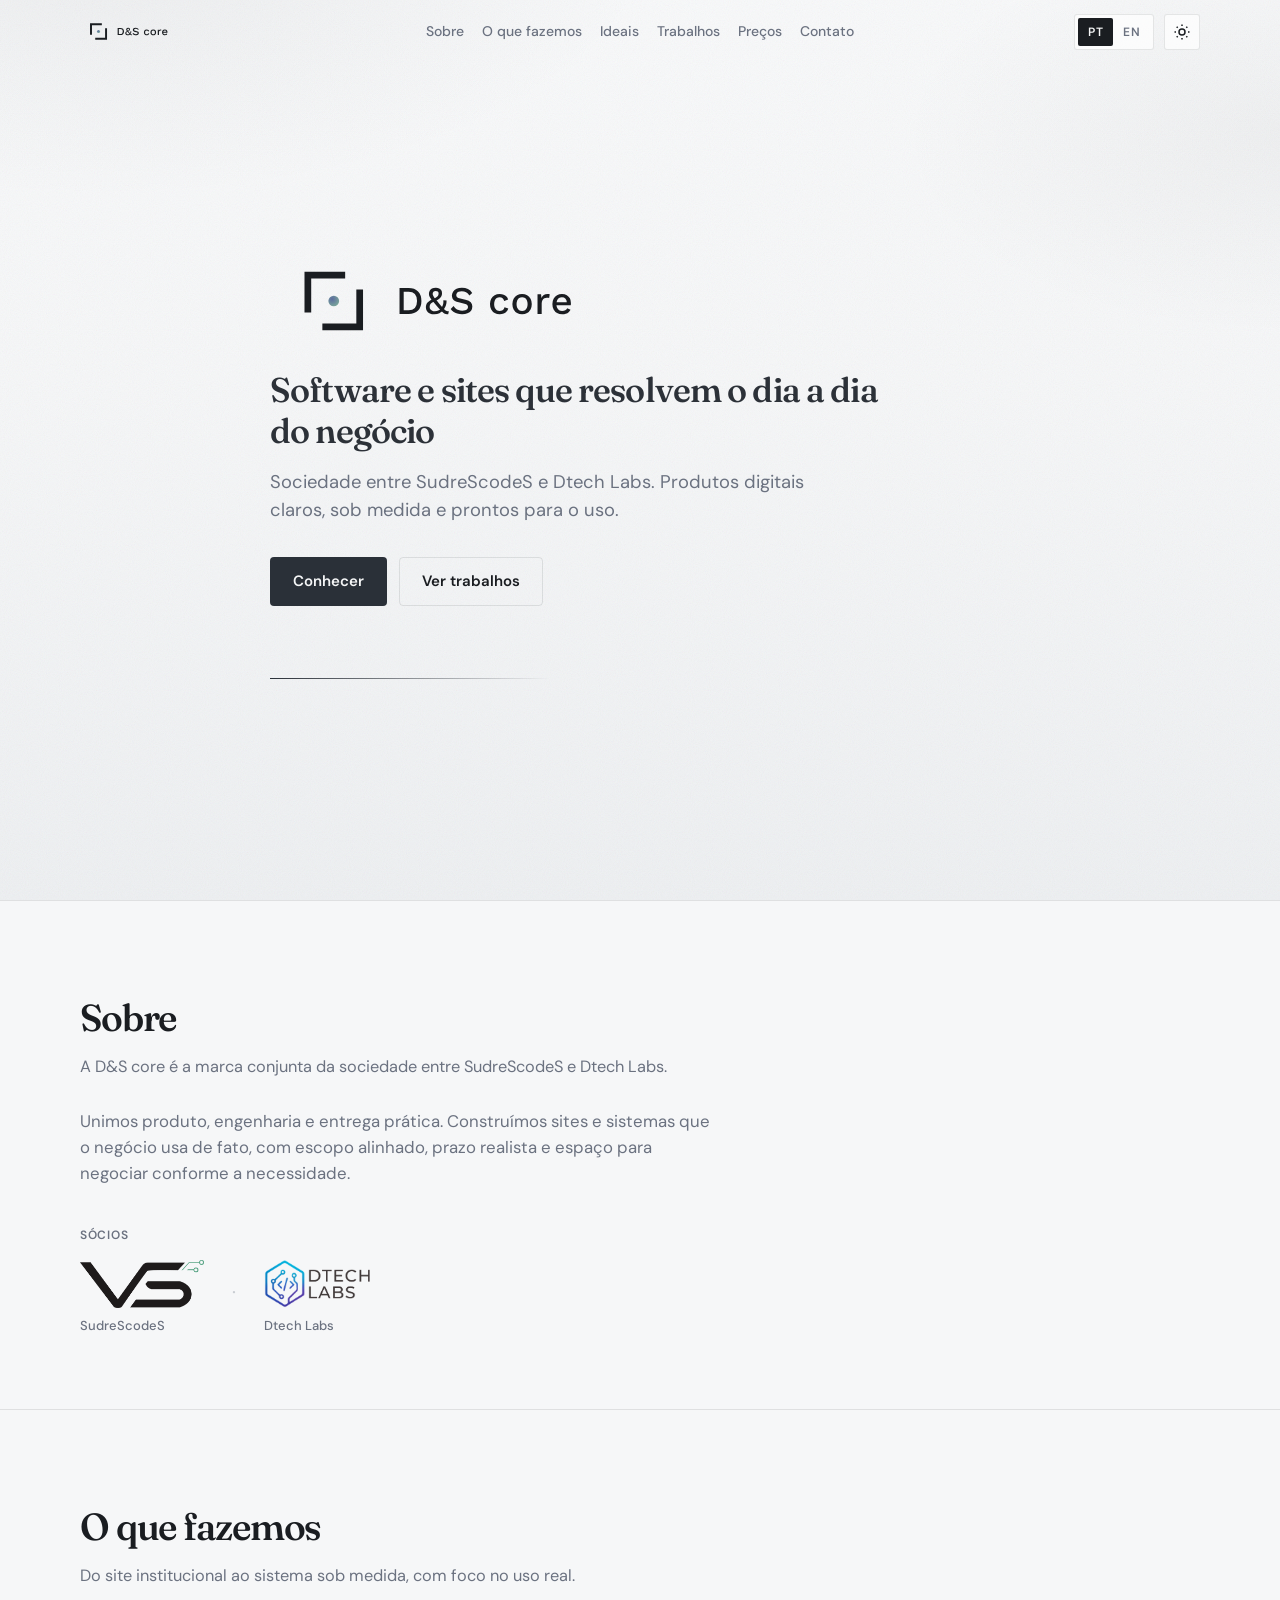
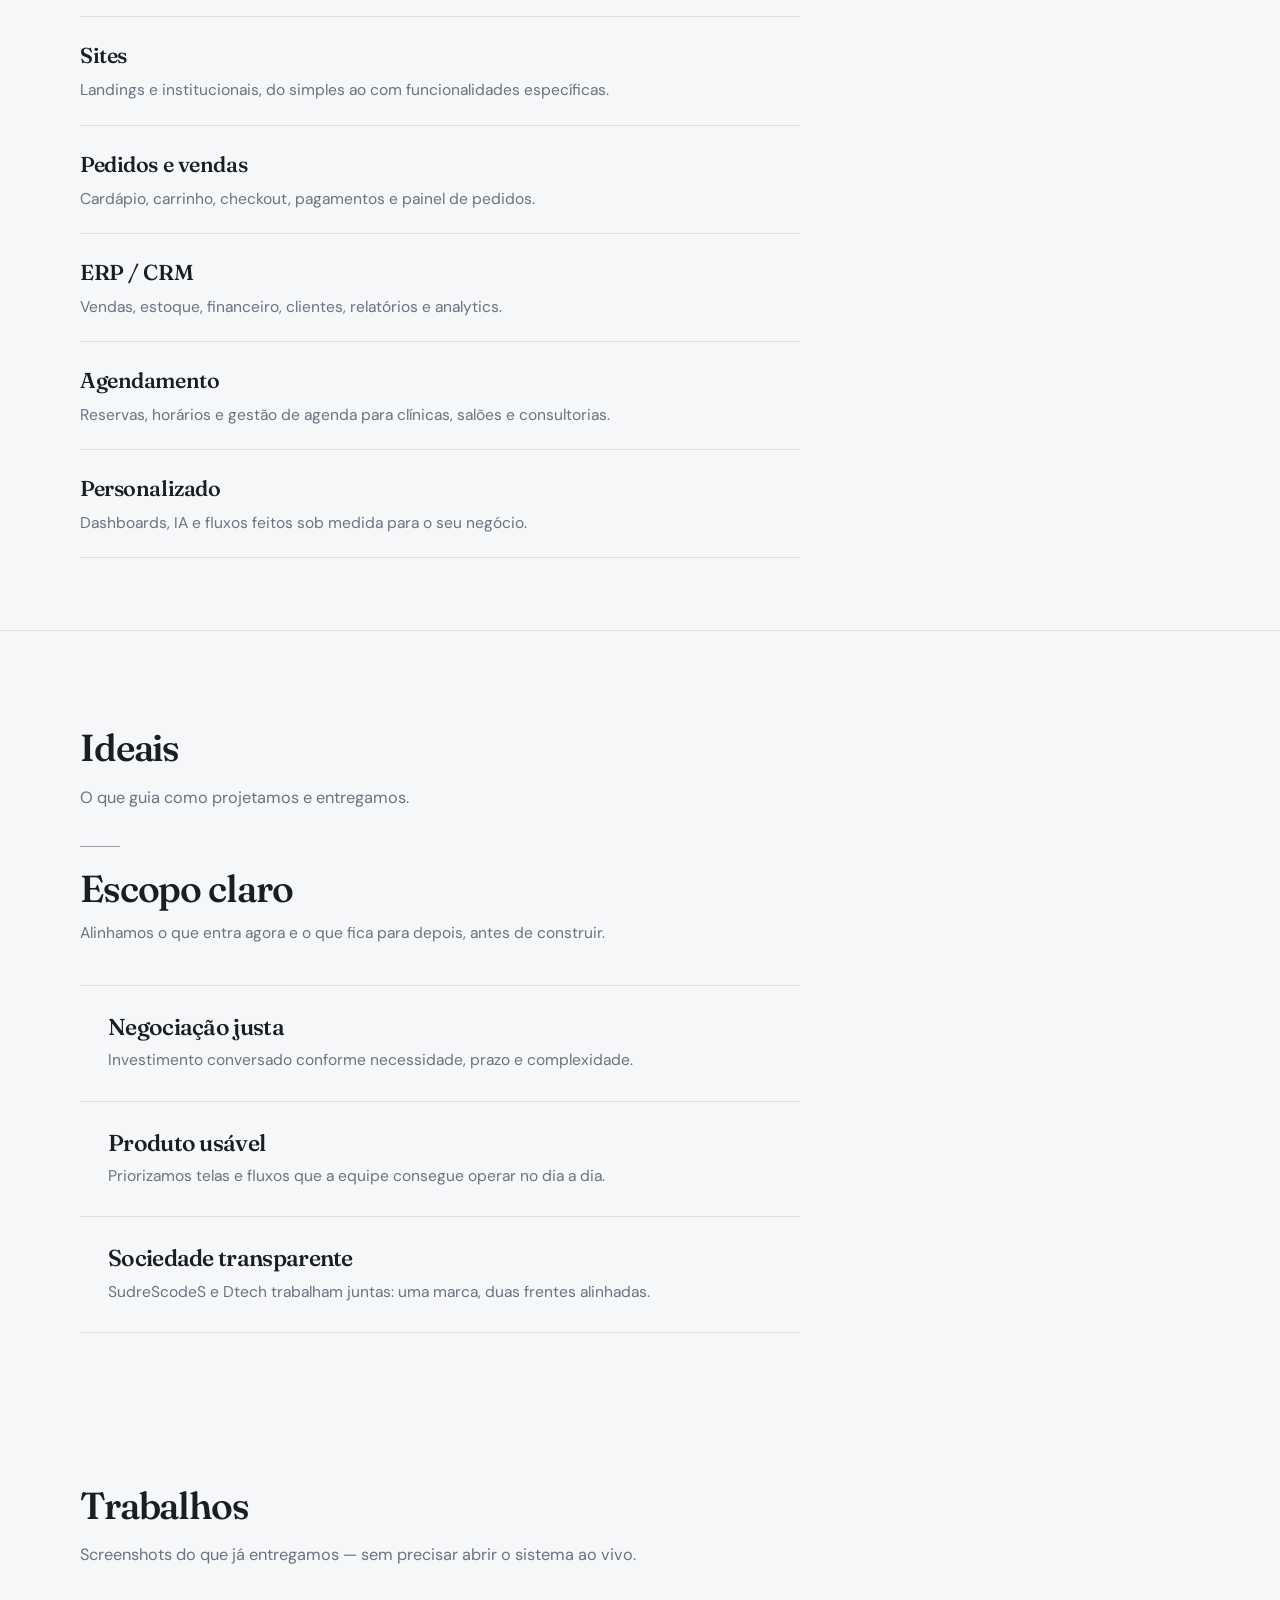
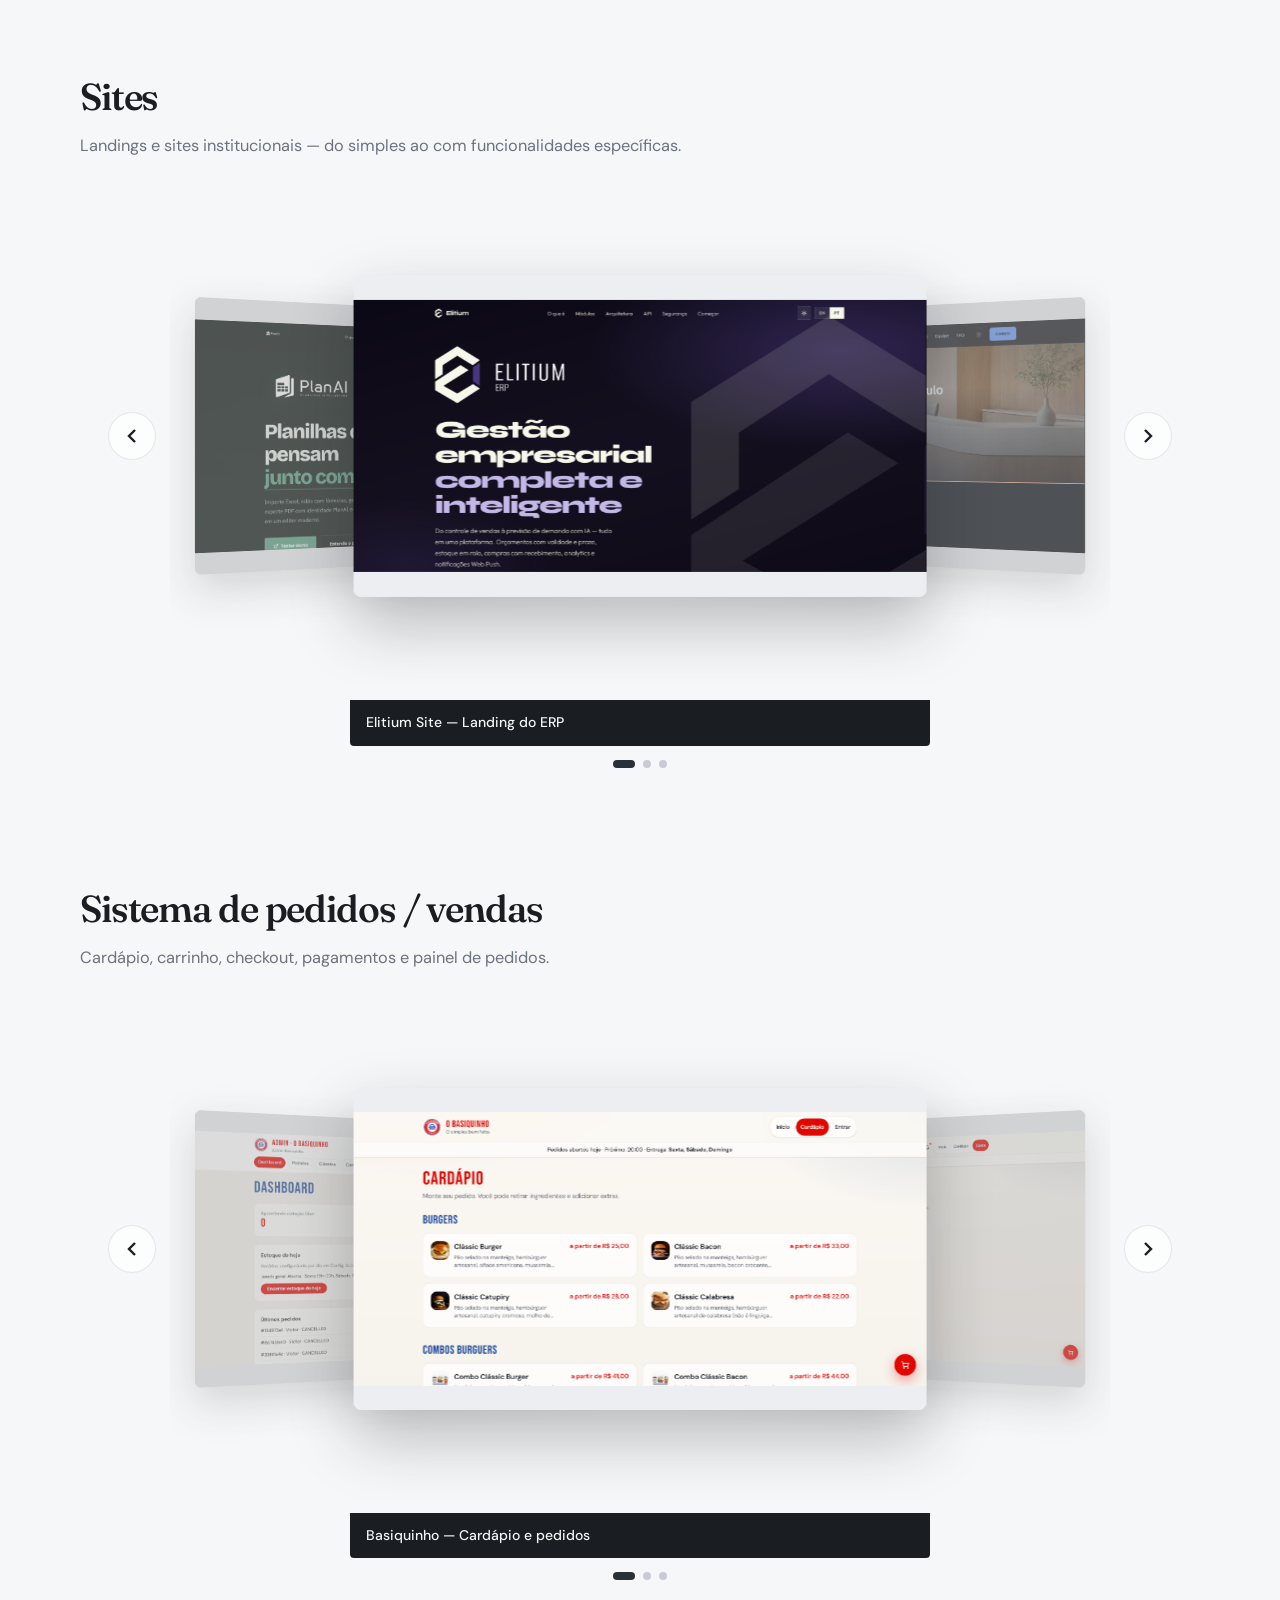
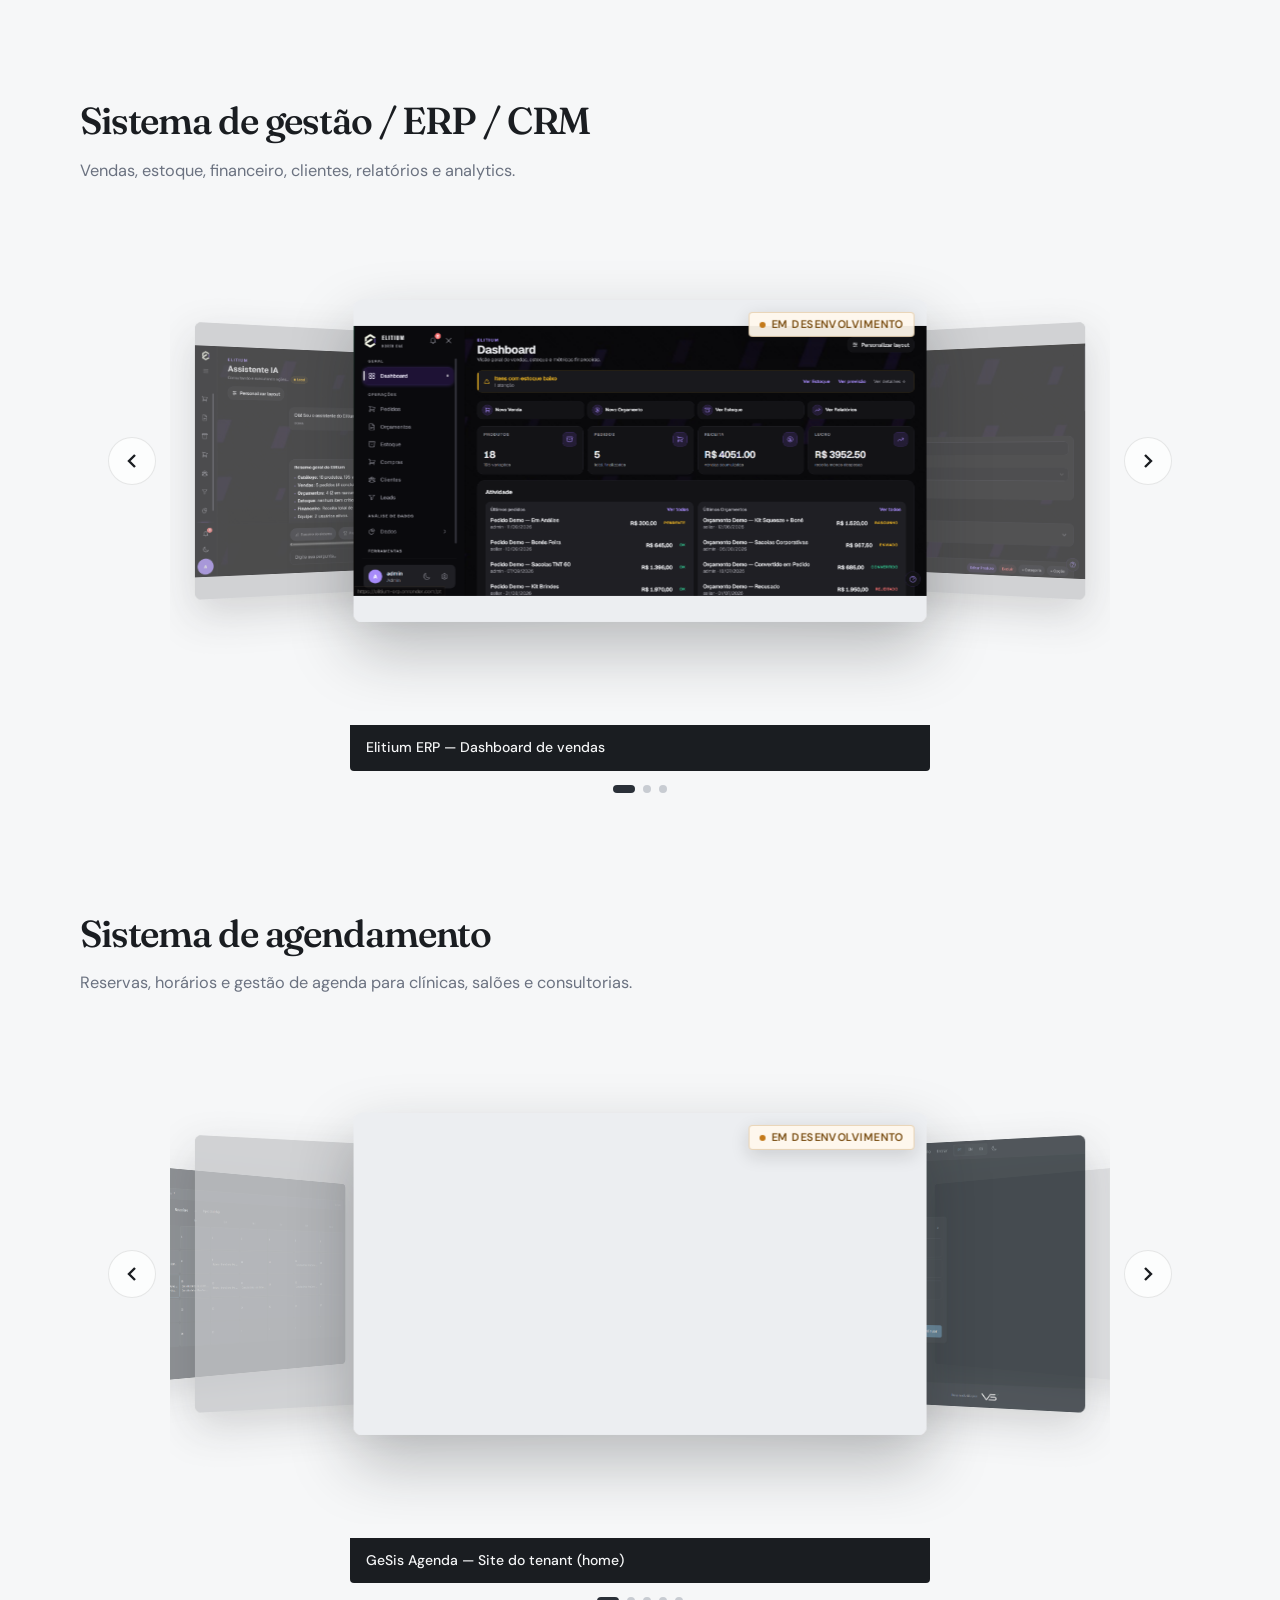
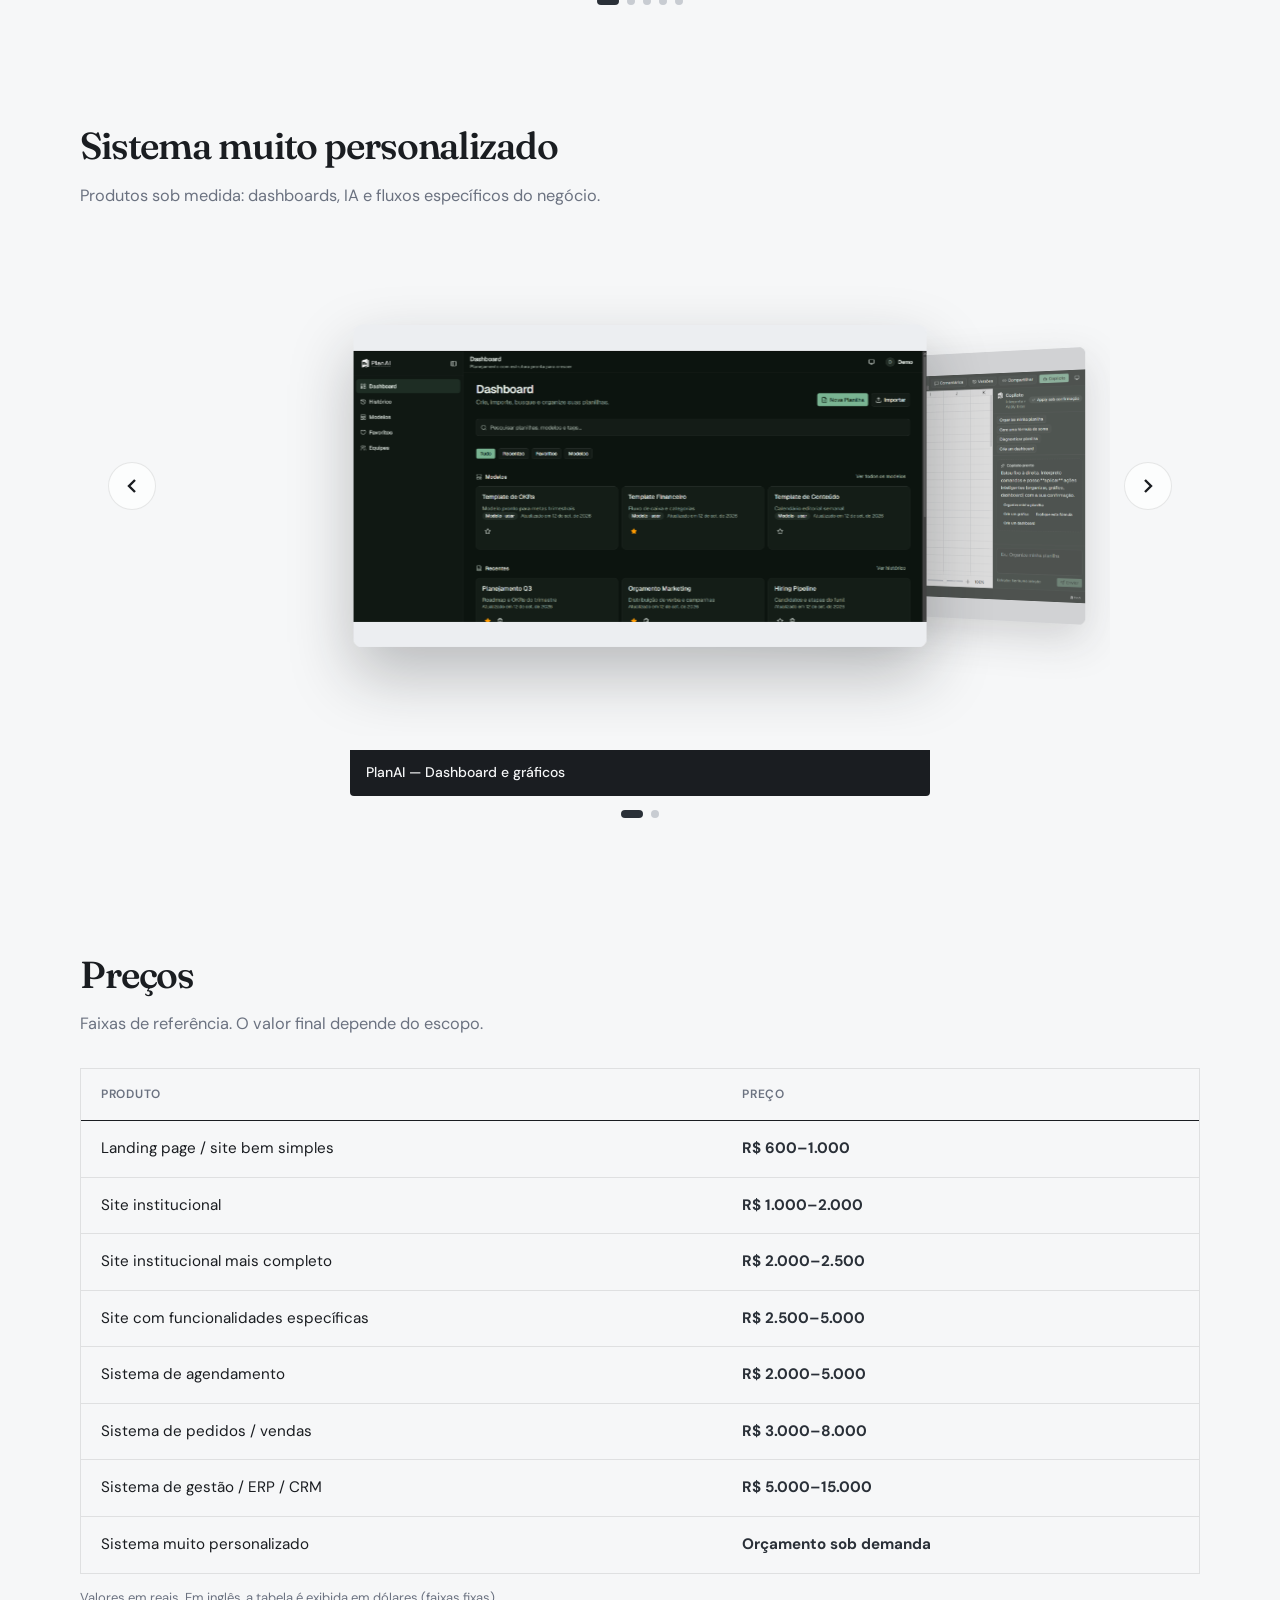
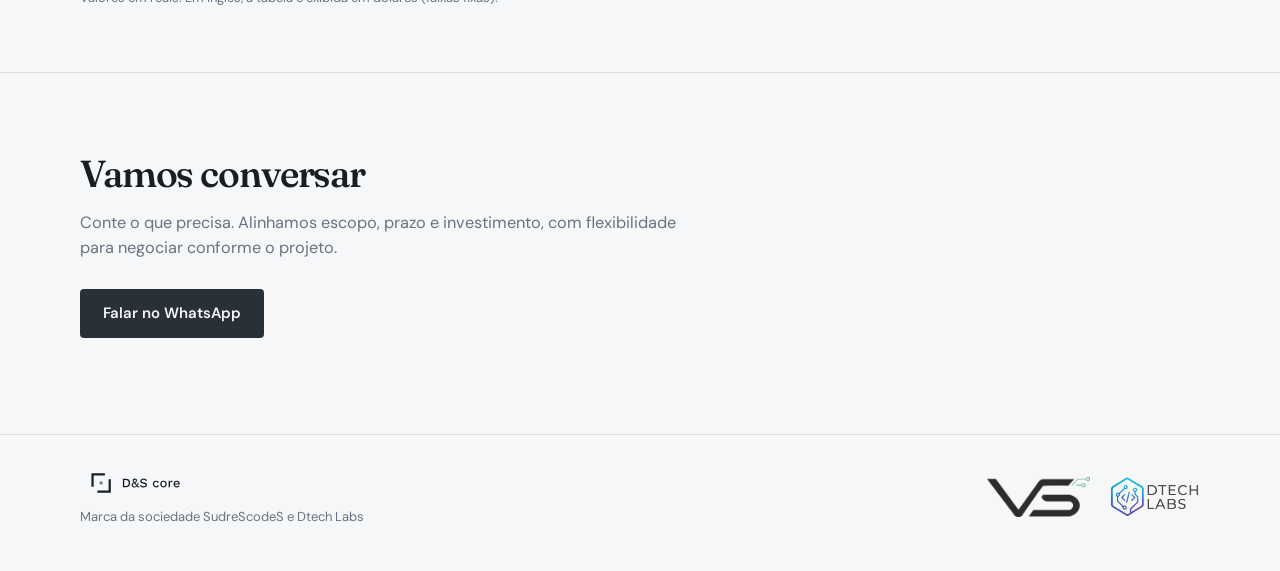
==== index.html @ cfbd1dd7 "Arrumando navbar de trabalhos no celular" ====
<!DOCTYPE html>
<html lang="pt-BR">

<head>
  <meta charset="UTF-8" />
  <meta name="viewport" content="width=device-width, initial-scale=1.0" />
  <title>D&amp;S core | Sites e sistemas para o seu negócio</title>
  <meta
    name="description"
    content="D&amp;S core: sites, sistemas de pedidos, ERP/CRM, agendamento e software sob medida. Sociedade entre SudreScodeS e Dtech Labs. PT/EN."
  />
  <meta
    name="keywords"
    content="D&amp;S core, desenvolvimento de sites, sistemas web, ERP, CRM, agendamento, software sob medida, SudreScodeS, Dtech Labs, Brasil"
  />
  <meta name="author" content="D&amp;S core" />
  <meta name="robots" content="index, follow, max-image-preview:large, max-snippet:-1, max-video-preview:-1" />
  <meta name="googlebot" content="index, follow" />
  <meta name="theme-color" content="#1a1d21" />
  <link rel="canonical" href="https://zdtecnologia.com.br/" />
  <link rel="alternate" hreflang="pt-BR" href="https://zdtecnologia.com.br/" />
  <link rel="alternate" hreflang="en" href="https://zdtecnologia.com.br/" />
  <link rel="alternate" hreflang="x-default" href="https://zdtecnologia.com.br/" />

  <!-- Open Graph -->
  <meta property="og:type" content="website" />
  <meta property="og:site_name" content="D&amp;S core" />
  <meta property="og:locale" content="pt_BR" />
  <meta property="og:locale:alternate" content="en_US" />
  <meta property="og:url" content="https://zdtecnologia.com.br/" />
  <meta property="og:title" content="D&amp;S core | Sites e sistemas para o seu negócio" />
  <meta
    property="og:description"
    content="Sites, sistemas de pedidos, ERP/CRM, agendamento e software sob medida. Sociedade entre SudreScodeS e Dtech Labs."
  />
  <meta property="og:image" content="https://zdtecnologia.com.br/assets/og-image.png" />
  <meta property="og:image:type" content="image/png" />
  <meta property="og:image:width" content="1280" />
  <meta property="og:image:height" content="720" />
  <meta property="og:image:alt" content="D&amp;S core, marca e posicionamento" />

  <!-- Twitter -->
  <meta name="twitter:card" content="summary_large_image" />
  <meta name="twitter:title" content="D&amp;S core | Sites e sistemas para o seu negócio" />
  <meta
    name="twitter:description"
    content="Sites, sistemas de pedidos, ERP/CRM, agendamento e software sob medida. Sociedade entre SudreScodeS e Dtech Labs."
  />
  <meta name="twitter:image" content="https://zdtecnologia.com.br/assets/og-image.png" />
  <meta name="twitter:image:alt" content="D&amp;S core, marca e posicionamento" />

  <link rel="icon" href="assets/favicon-32.png" type="image/png" sizes="32x32" />
  <link rel="icon" href="assets/LogoC-DS-icon.svg" type="image/svg+xml" />
  <link rel="apple-touch-icon" href="assets/LogoC-DS-icon.png" />

  <script type="application/ld+json">
  {
    "@context": "https://schema.org",
    "@graph": [
      {
        "@type": "Organization",
        "@id": "https://zdtecnologia.com.br/#organization",
        "name": "D&S core",
        "url": "https://zdtecnologia.com.br/",
        "logo": {
          "@type": "ImageObject",
          "url": "https://zdtecnologia.com.br/assets/LogoE-DS.png"
        },
        "description": "Sites e sistemas para o dia a dia do negócio. Sociedade entre SudreScodeS e Dtech Labs.",
        "foundingDate": "2024",
        "sameAs": [
          "https://github.com/SudreScodeS"
        ],
        "contactPoint": {
          "@type": "ContactPoint",
          "contactType": "sales",
          "availableLanguage": ["Portuguese", "English"],
          "url": "https://wa.me/5511999783889"
        },
        "areaServed": "BR",
        "knowsAbout": [
          "Web development",
          "Custom software",
          "ERP",
          "CRM",
          "Scheduling systems",
          "E-commerce ordering systems"
        ]
      },
      {
        "@type": "WebSite",
        "@id": "https://zdtecnologia.com.br/#website",
        "url": "https://zdtecnologia.com.br/",
        "name": "D&S core",
        "description": "Sites, sistemas de pedidos, ERP/CRM, agendamento e software sob medida.",
        "inLanguage": ["pt-BR", "en"],
        "publisher": {
          "@id": "https://zdtecnologia.com.br/#organization"
        }
      },
      {
        "@type": "WebPage",
        "@id": "https://zdtecnologia.com.br/#webpage",
        "url": "https://zdtecnologia.com.br/",
        "name": "D&S core | Sites e sistemas para o seu negócio",
        "isPartOf": {
          "@id": "https://zdtecnologia.com.br/#website"
        },
        "about": {
          "@id": "https://zdtecnologia.com.br/#organization"
        },
        "description": "Apresentação da D&S core, trabalhos e faixas de preço.",
        "inLanguage": "pt-BR",
        "primaryImageOfPage": {
          "@type": "ImageObject",
          "url": "https://zdtecnologia.com.br/assets/og-image.png"
        }
      }
    ]
  }
  </script>
  <script>
    (function () {
      try {
        var t = localStorage.getItem("portfolio-theme");
        if (t !== "light" && t !== "dark") {
          t = window.matchMedia("(prefers-color-scheme: dark)").matches ? "dark" : "light";
        }
        document.documentElement.setAttribute("data-theme", t);
        var map = {
          vs: { light: "assets/LogoC-VS.png", dark: "assets/LogoE-VS.png" },
          dl: { light: "assets/LogoC-DL.png", dark: "assets/LogoE-DL.png" },
          ds: { light: "assets/LogoC-DS.svg", dark: "assets/LogoE-DS.svg" },
          "ds-icon": { light: "assets/LogoC-DS-icon.svg", dark: "assets/LogoE-DS-icon.svg" },
        };
        document.addEventListener("DOMContentLoaded", function () {
          document.querySelectorAll(".theme-logo[data-logo]").forEach(function (img) {
            var pair = map[img.getAttribute("data-logo")];
            if (pair) img.src = pair[t];
          });
        });
      } catch (e) { }
    })();
  </script>
  <link rel="preconnect" href="https://fonts.googleapis.com" />
  <link rel="preconnect" href="https://fonts.gstatic.com" crossorigin />
  <link
    href="https://fonts.googleapis.com/css2?family=DM+Sans:ital,opsz,wght@0,9..40,400;0,9..40,500;0,9..40,600;0,9..40,700;1,9..40,400&family=Fraunces:opsz,wght@9..144,500;9..144,600;9..144,700&display=swap"
    rel="stylesheet" />
  <link rel="stylesheet" href="css/styles.css" />
</head>

<body>
  <header class="site-nav" id="top">
    <div class="container">
      <a class="nav-brand" href="#top" data-i18n-aria="brand.name" aria-label="D&amp;S core">
        <img
          class="theme-logo nav-brand-logo"
          data-logo="ds"
          src="assets/LogoE-DS.svg"
          alt=""
          width="148"
          height="40"
        />
      </a>
      <nav>
        <ul class="nav-links" id="nav-links">
          <li><a href="#about" data-i18n="nav.about">Sobre</a></li>
          <li><a href="#services" data-i18n="nav.services">O que fazemos</a></li>
          <li><a href="#ideals" data-i18n="nav.ideals">Ideais</a></li>
          <li><a href="#works" data-i18n="nav.works">Trabalhos</a></li>
          <li><a href="#pricing" data-i18n="nav.pricing">Preços</a></li>
          <li><a href="#contact" data-i18n="nav.contact">Contato</a></li>
        </ul>
      </nav>
      <div class="nav-actions">
        <div class="lang-toggle" role="group" aria-label="Language">
          <button type="button" class="lang-btn active" data-locale="pt" aria-pressed="true">PT</button>
          <button type="button" class="lang-btn" data-locale="en" aria-pressed="false">EN</button>
        </div>
        <button type="button" class="theme-btn" id="theme-toggle" aria-label="Ativar modo escuro"
          title="Ativar modo escuro">
          <svg class="icon-sun" width="18" height="18" viewBox="0 0 24 24" fill="none" stroke="currentColor"
            stroke-width="2" aria-hidden="true">
            <circle cx="12" cy="12" r="4" />
            <path
              d="M12 2v2M12 20v2M4.9 4.9l1.4 1.4M17.7 17.7l1.4 1.4M2 12h2M20 12h2M4.9 19.1l1.4-1.4M17.7 6.3l1.4-1.4" />
          </svg>
          <svg class="icon-moon" width="18" height="18" viewBox="0 0 24 24" fill="none" stroke="currentColor"
            stroke-width="2" aria-hidden="true">
            <path d="M21 14.5A8.5 8.5 0 1 1 9.5 3 7 7 0 0 0 21 14.5z" />
          </svg>
        </button>
        <button type="button" class="nav-mobile" id="nav-toggle" aria-expanded="false" aria-controls="nav-links"
          aria-label="Menu">
          <span></span><span></span><span></span>
        </button>
      </div>
    </div>
  </header>

  <main>
    <section class="hero">
      <div class="container hero-inner">
        <div class="hero-brand">
          <img
            class="theme-logo hero-brand-logo"
            data-logo="ds"
            src="assets/LogoE-DS.svg"
            alt="D&amp;S core"
            width="420"
            height="112"
          />
        </div>
        <h1 data-i18n="hero.headline">Software e sites que resolvem o dia a dia do negócio</h1>
        <p data-i18n="hero.sub">Sociedade entre SudreScodeS e Dtech Labs. Produtos digitais claros, sob
          medida e prontos para o uso.</p>
        <div class="hero-actions">
          <a class="btn btn-primary" href="#about" data-i18n="hero.ctaAbout">Conhecer</a>
          <a class="btn btn-ghost" href="#works" data-i18n="hero.cta">Ver trabalhos</a>
        </div>
        <div class="hero-rule" aria-hidden="true"></div>
      </div>
    </section>

    <section class="about reveal is-visible" id="about">
      <div class="container">
        <div class="section-head">
          <h2 data-i18n="about.title">Sobre</h2>
          <p data-i18n="about.lead">A D&amp;S core é a marca conjunta da sociedade entre SudreScodeS e Dtech Labs.</p>
        </div>
        <p class="about-body" data-i18n="about.body">Unimos produto, engenharia e entrega prática. Construímos sites e
          sistemas que o negócio usa de fato, com escopo alinhado, prazo realista e espaço para negociar conforme a
          necessidade.</p>
        <div class="partners">
          <p class="partners-label" data-i18n="about.partners">Sócios</p>
          <div class="partners-row">
            <a class="partner" href="https://github.com/SudreScodeS" target="_blank" rel="noopener noreferrer"
              data-i18n-aria="about.partnerVsAria" aria-label="SudreScodeS">
              <img class="partner-logo theme-logo" data-logo="vs" src="assets/LogoE-VS.png" alt="SudreScodeS"
                width="140" height="55" />
              <span data-i18n="about.partnerVs">SudreScodeS</span>
            </a>
            <span class="partners-and" aria-hidden="true">·</span>
            <a class="partner" href="#about" data-i18n-aria="about.partnerDlAria" aria-label="Dtech Labs">
              <img class="partner-logo theme-logo" data-logo="dl" src="assets/LogoE-DL.png" alt="Dtech Labs" width="140"
                height="55" />
              <span data-i18n="about.partnerDl">Dtech Labs</span>
            </a>
          </div>
        </div>
      </div>
    </section>

    <section class="services reveal is-visible" id="services">
      <div class="container">
        <div class="section-head">
          <h2 data-i18n="services.title">O que fazemos</h2>
          <p data-i18n="services.lead">Do site institucional ao sistema sob medida, com foco no uso real.</p>
        </div>
        <ul class="service-list">
          <li>
            <h3 data-i18n="services.sites.title">Sites</h3>
            <p data-i18n="services.sites.desc">Landings e institucionais, do simples ao com funcionalidades
              específicas.</p>
          </li>
          <li>
            <h3 data-i18n="services.orders.title">Pedidos e vendas</h3>
            <p data-i18n="services.orders.desc">Cardápio, carrinho, checkout, pagamentos e painel de pedidos.</p>
          </li>
          <li>
            <h3 data-i18n="services.erp.title">ERP / CRM</h3>
            <p data-i18n="services.erp.desc">Vendas, estoque, financeiro, clientes, relatórios e analytics.</p>
          </li>
          <li>
            <h3 data-i18n="services.scheduling.title">Agendamento</h3>
            <p data-i18n="services.scheduling.desc">Reservas, horários e gestão de agenda para clínicas, salões e
              consultorias.</p>
          </li>
          <li>
            <h3 data-i18n="services.custom.title">Personalizado</h3>
            <p data-i18n="services.custom.desc">Dashboards, IA e fluxos feitos sob medida para o seu negócio.</p>
          </li>
        </ul>
      </div>
    </section>

    <section class="ideals reveal is-visible" id="ideals">
      <div class="container">
        <div class="section-head">
          <h2 data-i18n="ideals.title">Ideais</h2>
          <p data-i18n="ideals.lead">O que guia como projetamos e entregamos.</p>
        </div>
        <div class="ideal-grid">
          <article class="ideal">
            <h3 data-i18n="ideals.1.title">Escopo claro</h3>
            <p data-i18n="ideals.1.desc">Alinhamos o que entra agora e o que fica para depois, antes de construir.</p>
          </article>
          <article class="ideal">
            <h3 data-i18n="ideals.2.title">Negociação justa</h3>
            <p data-i18n="ideals.2.desc">Investimento conversado conforme necessidade, prazo e complexidade.</p>
          </article>
          <article class="ideal">
            <h3 data-i18n="ideals.3.title">Produto usável</h3>
            <p data-i18n="ideals.3.desc">Priorizamos telas e fluxos que a equipe consegue operar no dia a dia.</p>
          </article>
          <article class="ideal">
            <h3 data-i18n="ideals.4.title">Sociedade transparente</h3>
            <p data-i18n="ideals.4.desc">SudreScodeS e Dtech trabalham juntas: uma marca, duas frentes alinhadas.</p>
          </article>
        </div>
      </div>
    </section>

    <nav class="works-rail" id="works-rail" aria-hidden="true" data-i18n-aria="works.railAria" aria-label="Trabalhos">
      <ul class="works-rail-list">
        <li><a href="#sites" data-rail="sites" data-i18n="nav.sites">Sites</a></li>
        <li><a href="#orders" data-rail="orders" data-i18n="nav.orders">Pedidos</a></li>
        <li><a href="#erp" data-rail="erp" data-i18n="nav.erp">ERP</a></li>
        <li><a href="#scheduling" data-rail="scheduling" data-i18n="nav.scheduling">Agendamento</a></li>
        <li><a href="#custom" data-rail="custom" data-i18n="nav.custom">Personalizado</a></li>
      </ul>
    </nav>

    <section class="works reveal is-visible" id="works">
      <div class="container section-head works-head">
        <h2 data-i18n="works.title">Trabalhos</h2>
        <p data-i18n="works.lead">Screenshots do que já entregamos — sem precisar abrir o sistema ao vivo.</p>
      </div>
      <div id="works-mount"></div>
    </section>

    <section class="pricing reveal is-visible" id="pricing">
      <div class="container">
        <div class="section-head">
          <h2 data-i18n="pricing.title">Preços</h2>
          <p data-i18n="pricing.sub">Faixas de referência. O valor final depende do escopo.</p>
        </div>
        <div class="pricing-table-wrap">
          <table class="pricing-table">
            <thead>
              <tr>
                <th data-i18n="pricing.col.product">Produto</th>
                <th data-i18n="pricing.col.price">Preço</th>
              </tr>
            </thead>
            <tbody id="pricing-body"></tbody>
          </table>
        </div>
        <p class="pricing-note" data-i18n="pricing.note">Valores em reais. Em inglês, a tabela é exibida em dólares
          (faixas fixas).</p>
      </div>
    </section>

    <section class="contact reveal is-visible" id="contact">
      <div class="container">
        <div class="section-head">
          <h2 data-i18n="contact.title">Vamos conversar</h2>
          <p data-i18n="contact.sub">Conte o que precisa. Alinhamos escopo, prazo e investimento, com flexibilidade
            para negociar conforme o projeto.</p>
        </div>
        <div class="contact-actions">
          <a class="btn btn-primary" id="contact-whatsapp" href="https://wa.me/5511999783889" target="_blank"
            rel="noopener noreferrer" data-i18n="contact.whatsapp">Falar no WhatsApp</a>
        </div>
      </div>
    </section>
  </main>

  <footer class="site-footer">
    <div class="container footer-inner">
      <div class="footer-brand">
        <img
          class="theme-logo footer-brand-logo"
          data-logo="ds"
          src="assets/LogoE-DS.svg"
          alt="D&amp;S core"
          width="140"
          height="38"
        />
        <p data-i18n="footer.note">Marca da sociedade SudreScodeS e Dtech Labs</p>
      </div>
      <div class="footer-partners">
        <a class="footer-partner" href="https://github.com/SudreScodeS" target="_blank" rel="noopener noreferrer"
          data-i18n-aria="about.partnerVsAria" aria-label="SudreScodeS">
          <img class="theme-logo" data-logo="vs" src="assets/LogoE-VS.png" alt="SudreScodeS" width="110" height="43" />
        </a>
        <a class="footer-partner" href="#about" data-i18n-aria="about.partnerDlAria" aria-label="Dtech Labs">
          <img class="theme-logo" data-logo="dl" src="assets/LogoE-DL.png" alt="Dtech Labs" width="110" height="43" />
        </a>
      </div>
    </div>
  </footer>

  <div id="lightbox" class="lightbox" hidden aria-hidden="true">
    <button type="button" class="lightbox-backdrop" data-lightbox-close tabindex="-1" aria-label="Close"></button>
    <div class="lightbox-panel" role="dialog" aria-modal="true" aria-label="Screenshot">
      <button type="button" class="lightbox-close" data-lightbox-close data-i18n-aria="carousel.close"
        aria-label="Fechar">
        <svg width="22" height="22" viewBox="0 0 24 24" fill="none" stroke="currentColor" stroke-width="2">
          <path d="M18 6L6 18M6 6l12 12" />
        </svg>
      </button>
      <div class="lightbox-stage">
        <button type="button" class="carousel-btn prev" id="lightbox-prev" data-i18n-aria="carousel.prev"
          aria-label="Anterior">
          <svg width="28" height="28" viewBox="0 0 24 24" fill="none" stroke="currentColor" stroke-width="2.4">
            <path d="M15 18l-6-6 6-6" />
          </svg>
        </button>
        <div class="lightbox-card">
          <div class="lightbox-media" id="lightbox-media"></div>
          <p class="slide-caption" id="lightbox-caption"></p>
        </div>
        <button type="button" class="carousel-btn next" id="lightbox-next" data-i18n-aria="carousel.next"
          aria-label="Próximo">
          <svg width="28" height="28" viewBox="0 0 24 24" fill="none" stroke="currentColor" stroke-width="2.4">
            <path d="M9 18l6-6-6-6" />
          </svg>
        </button>
      </div>
      <div class="carousel-dots" id="lightbox-dots" role="tablist"></div>
    </div>
  </div>

  <script src="js/i18n.js"></script>
  <script src="js/main.js"></script>
  <script>
    (function () {
      const nav = document.querySelector(".site-nav");
      const toggle = document.getElementById("nav-toggle");
      const links = document.getElementById("nav-links");
      if (!toggle || !nav) return;
      toggle.addEventListener("click", () => {
        const open = nav.classList.toggle("open");
        toggle.setAttribute("aria-expanded", String(open));
      });
      links?.querySelectorAll("a").forEach((a) => {
        a.addEventListener("click", () => {
          nav.classList.remove("open");
          toggle.setAttribute("aria-expanded", "false");
        });
      });
    })();
  </script>
</body>

</html>
---- css/styles.css ----
/* Portfolio — static, brandless, PT/EN */

*,
*::before,
*::after {
  box-sizing: border-box;
  margin: 0;
  padding: 0;
}

:root {
  --ink: #1a1d21;
  --ink-soft: #2c3138;
  --fog: #f4f5f6;
  --mist: #c8ccd2;
  --paper: #f6f7f8;
  --muted: #6b7280;
  --accent: #2a3038;
  --accent-bright: #3d4550;
  --accent-glow: rgba(42, 48, 56, 0.08);
  --line: rgba(26, 29, 33, 0.1);
  --frame: #e8eaed;
  --frame-grad: linear-gradient(160deg, #f2f3f5 0%, #e8eaed 55%, #e2e4e8 100%);
  --frame-dash: rgba(26, 29, 33, 0.14);
  --caption-bg: #1a1d21;
  --caption-fg: #f4f5f6;
  --nav-bg: rgba(246, 247, 248, 0.9);
  --surface: rgba(255, 255, 255, 0.72);
  --surface-solid: #ffffff;
  --lang-bg: rgba(255, 255, 255, 0.7);
  --slide-bg: #eceef1;
  --card-bg: #ffffff;
  --radius: 4px;
  --font-display: "Fraunces", "Georgia", serif;
  --font-body: "DM Sans", system-ui, sans-serif;
  --ease: cubic-bezier(0.22, 1, 0.36, 1);
  --ease-soft: cubic-bezier(0.4, 0, 0.2, 1);
  --ease-out: cubic-bezier(0.16, 1, 0.3, 1);
  --dur-fast: 0.38s;
  --dur: 0.55s;
  --dur-slow: 0.95s;
  --nav-h: 64px;
  --body-grad: radial-gradient(ellipse 80% 55% at 8% -8%, rgba(42, 48, 56, 0.06), transparent 55%),
    radial-gradient(ellipse 60% 45% at 100% 15%, rgba(26, 29, 33, 0.04), transparent 50%),
    linear-gradient(180deg, #f8f9fa 0%, #f6f7f8 42%, #eef0f2 100%);
  --noise-opacity: 0.22;
  --noise-blend: multiply;
  --btn-shadow: rgba(26, 29, 33, 0.12);
  --btn-shadow-hover: rgba(26, 29, 33, 0.2);
}

html[data-theme="dark"] {
  --ink: #eceef0;
  --ink-soft: #c5c9cf;
  --fog: #121417;
  --mist: #4a5058;
  --paper: #121417;
  --muted: #9aa1ab;
  --accent: #d6dae0;
  --accent-bright: #eef0f3;
  --accent-glow: rgba(214, 218, 224, 0.1);
  --line: rgba(236, 238, 240, 0.12);
  --frame: #1a1e24;
  --frame-grad: linear-gradient(160deg, #1c2128 0%, #161a20 55%, #12161b 100%);
  --frame-dash: rgba(200, 204, 210, 0.18);
  --caption-bg: #0c0e11;
  --caption-fg: #eceef0;
  --nav-bg: rgba(18, 20, 23, 0.9);
  --surface: rgba(28, 32, 38, 0.78);
  --surface-solid: #1c2026;
  --lang-bg: rgba(28, 32, 38, 0.85);
  --slide-bg: #161a20;
  --card-bg: #1c2026;
  --body-grad: radial-gradient(ellipse 80% 55% at 10% -10%, rgba(255, 255, 255, 0.04), transparent 50%),
    radial-gradient(ellipse 55% 40% at 100% 25%, rgba(0, 0, 0, 0.35), transparent 55%),
    linear-gradient(180deg, #16191e 0%, #121417 45%, #0e1013 100%);
  --noise-opacity: 0.14;
  --noise-blend: soft-light;
  --btn-shadow: rgba(0, 0, 0, 0.28);
  --btn-shadow-hover: rgba(0, 0, 0, 0.4);
  color-scheme: dark;
}

html {
  scroll-behavior: smooth;
  scroll-padding-top: calc(var(--nav-h) + 28px);
  overflow-x: clip;
  max-width: 100%;
}

@media (prefers-reduced-motion: reduce) {
  html {
    scroll-behavior: auto;
  }
  *,
  *::before,
  *::after {
    animation-duration: 0.01ms !important;
    animation-iteration-count: 1 !important;
    transition-duration: 0.01ms !important;
  }
}

body {
  font-family: var(--font-body);
  color: var(--ink);
  background-color: var(--paper);
  line-height: 1.55;
  -webkit-font-smoothing: antialiased;
  overflow-x: clip;
  max-width: 100%;
  isolation: isolate;
  transition: background-color var(--dur) var(--ease-soft), color var(--dur) var(--ease-soft);
}

body::before {
  content: "";
  position: fixed;
  inset: 0;
  z-index: -2;
  background: var(--body-grad);
  transition: opacity var(--dur-slow) var(--ease-soft);
}

body::after {
  content: "";
  position: fixed;
  inset: 0;
  z-index: -1;
  opacity: var(--noise-opacity);
  pointer-events: none;
  background-image: url("data:image/svg+xml,%3Csvg viewBox='0 0 200 200' xmlns='http://www.w3.org/2000/svg'%3E%3Cfilter id='n'%3E%3CfeTurbulence type='fractalNoise' baseFrequency='0.85' numOctaves='4' stitchTiles='stitch'/%3E%3C/filter%3E%3Crect width='100%25' height='100%25' filter='url(%23n)' opacity='0.35'/%3E%3C/svg%3E");
  background-size: 180px;
}

img {
  max-width: 100%;
  display: block;
}

a {
  color: inherit;
}

.container {
  width: min(1120px, calc(100% - 40px));
  max-width: 100%;
  margin-inline: auto;
  box-sizing: border-box;
}

/* —— Nav —— */
.site-nav {
  position: fixed;
  top: 0;
  left: 0;
  right: 0;
  width: 100%;
  max-width: 100%;
  z-index: 50;
  height: var(--nav-h);
  display: flex;
  align-items: center;
  overflow: hidden;
  transition:
    background var(--dur) var(--ease-soft),
    border-color var(--dur) var(--ease-soft),
    backdrop-filter var(--dur) var(--ease-soft),
    box-shadow var(--dur) var(--ease-soft);
  border-bottom: 1px solid transparent;
}

.site-nav.open {
  overflow: visible;
}

.site-nav.scrolled {
  background: var(--surface-solid);
  border-bottom-color: var(--line);
}

.site-nav .container {
  display: grid;
  grid-template-columns: minmax(0, 1fr) auto minmax(0, 1fr);
  align-items: center;
  gap: 12px;
  min-width: 0;
  width: min(1120px, calc(100% - 32px));
}

.nav-brand {
  display: inline-flex;
  align-items: center;
  text-decoration: none;
  flex-shrink: 1;
  min-width: 0;
  justify-self: start;
  line-height: 0;
}

.nav-brand-logo {
  display: block;
  height: 28px;
  width: auto;
  max-width: min(160px, 36vw);
  object-fit: contain;
  object-position: left center;
}

.site-nav > .container > nav {
  justify-self: center;
  min-width: 0;
}

.nav-links {
  display: flex;
  align-items: center;
  justify-content: center;
  gap: 18px;
  list-style: none;
  min-width: 0;
}

.nav-links a {
  text-decoration: none;
  font-size: 0.875rem;
  font-weight: 500;
  color: var(--muted);
  transition: color var(--dur-fast) var(--ease-soft);
}

.nav-links a:hover {
  color: var(--ink);
}

.nav-actions {
  display: flex;
  align-items: center;
  justify-content: flex-end;
  gap: 10px;
  flex-shrink: 0;
  justify-self: end;
}

.theme-btn {
  width: 36px;
  height: 36px;
  display: grid;
  place-items: center;
  border: 1px solid var(--line);
  border-radius: 3px;
  background: var(--lang-bg);
  color: var(--ink);
  cursor: pointer;
  padding: 0;
  transition:
    background var(--dur-fast) var(--ease-soft),
    border-color var(--dur-fast) var(--ease-soft),
    color var(--dur-fast) var(--ease-soft);
}

.theme-btn:hover {
  border-color: var(--accent);
  background: var(--surface-solid);
}

.theme-btn .icon-moon,
.theme-btn .icon-sun {
  transition: opacity var(--dur-fast) var(--ease-soft), transform var(--dur) var(--ease-out);
}

.theme-btn .icon-moon {
  display: none;
}

html[data-theme="dark"] .theme-btn .icon-sun {
  display: none;
}

html[data-theme="dark"] .theme-btn .icon-moon {
  display: block;
}

.lang-toggle {
  display: inline-flex;
  padding: 3px;
  border: 1px solid var(--line);
  border-radius: 3px;
  background: var(--lang-bg);
}

.lang-btn {
  border: none;
  background: transparent;
  font-family: inherit;
  font-size: 0.75rem;
  font-weight: 600;
  letter-spacing: 0.04em;
  padding: 6px 10px;
  cursor: pointer;
  color: var(--muted);
  border-radius: 2px;
  transition:
    background var(--dur-fast) var(--ease-soft),
    color var(--dur-fast) var(--ease-soft);
}

.lang-btn.active {
  background: var(--ink);
  color: var(--fog);
}

.nav-mobile {
  display: none;
  border: 1px solid var(--line);
  background: transparent;
  padding: 8px 10px;
  cursor: pointer;
  border-radius: var(--radius);
}

.nav-mobile span {
  display: block;
  width: 18px;
  height: 2px;
  background: var(--ink);
  margin: 4px 0;
}

@media (max-width: 980px) {
  .site-nav .container {
    display: flex;
    justify-content: space-between;
    align-items: center;
  }

  .site-nav > .container > nav {
    justify-self: auto;
  }

  .nav-links {
    display: none;
    position: absolute;
    top: var(--nav-h);
    left: 0;
    right: 0;
    width: 100%;
    max-width: 100%;
    flex-direction: column;
    align-items: stretch;
    justify-content: flex-start;
    gap: 0;
    background: var(--surface-solid);
    border-bottom: 1px solid var(--line);
    padding: 8px 20px 16px;
    max-height: calc(100dvh - var(--nav-h));
    overflow-x: hidden;
    overflow-y: auto;
    box-sizing: border-box;
  }

  .site-nav.open .nav-links {
    display: flex;
  }

  .nav-links a {
    padding: 12px 4px;
    border-bottom: 1px solid var(--line);
  }

  .nav-mobile {
    display: block;
    color: var(--ink);
  }

  .nav-mobile span {
    background: var(--ink);
  }
}

/* —— Hero —— */
.hero {
  min-height: 100vh;
  min-height: 100dvh;
  display: flex;
  align-items: center;
  padding: calc(var(--nav-h) + 48px) 0 80px;
  position: relative;
}

.hero-inner {
  max-width: 740px;
}

.hero-brand {
  margin-bottom: 1.25rem;
  line-height: 0;
  animation: fadeUp 0.85s var(--ease-out) both;
}

.hero-brand-logo {
  display: block;
  width: min(420px, 92%);
  height: auto;
  max-height: 96px;
  object-fit: contain;
  object-position: left center;
}

.hero h1 {
  font-family: var(--font-display);
  font-weight: 550;
  font-size: clamp(1.55rem, 3.2vw, 2.15rem);
  line-height: 1.2;
  letter-spacing: -0.025em;
  margin-bottom: 1rem;
  max-width: 28ch;
  color: var(--ink-soft);
  animation: none;
}

.hero p {
  font-size: clamp(1rem, 2vw, 1.15rem);
  color: var(--muted);
  max-width: 36rem;
  margin-bottom: 2rem;
  animation: none;
}

.hero-actions {
  display: flex;
  flex-wrap: wrap;
  gap: 12px;
}

.btn {
  display: inline-flex;
  align-items: center;
  justify-content: center;
  gap: 8px;
  padding: 12px 22px;
  font-family: inherit;
  font-size: 0.9375rem;
  font-weight: 600;
  text-decoration: none;
  border-radius: var(--radius);
  border: 1px solid transparent;
  cursor: pointer;
  transition:
    transform var(--dur-fast) var(--ease-out),
    background var(--dur-fast) var(--ease-soft),
    border-color var(--dur-fast) var(--ease-soft),
    color var(--dur-fast) var(--ease-soft),
    box-shadow var(--dur-fast) var(--ease-soft);
}

.btn:hover {
  transform: translateY(-1px);
}

.btn-primary {
  background: var(--accent);
  color: var(--fog);
  box-shadow: none;
}

.btn-primary:hover {
  background: var(--accent-bright);
  box-shadow: none;
}

.btn-ghost {
  background: transparent;
  border-color: var(--line);
  color: var(--ink);
}

.btn-ghost:hover {
  border-color: var(--ink);
}

.hero-rule {
  margin-top: 4.5rem;
  height: 1px;
  width: min(280px, 60%);
  background: linear-gradient(90deg, var(--accent), transparent);
  transform-origin: left;
  animation: growRule var(--dur-slow) var(--ease-out) 0.45s both;
}

@keyframes growRule {
  from {
    transform: scaleX(0);
    opacity: 0;
  }
  to {
    transform: scaleX(1);
    opacity: 1;
  }
}

@keyframes fadeUp {
  from {
    opacity: 0;
    transform: translateY(22px);
  }
  to {
    opacity: 1;
    transform: translateY(0);
  }
}

.hero h1 {
  animation: none;
}

.hero p {
  animation: none;
}

.hero-actions {
  animation: none;
}

/* —— About / Services / Ideals —— */
.about,
.services,
.ideals {
  padding: 88px 0 72px;
  border-top: 1px solid var(--line);
  scroll-margin-top: calc(var(--nav-h) + 24px);
}

.about-body {
  max-width: 40rem;
  color: var(--muted);
  font-size: 1.05rem;
  margin-bottom: 40px;
}

.partners {
  margin-top: 8px;
}

.partners-label {
  font-size: 0.75rem;
  font-weight: 600;
  letter-spacing: 0.06em;
  text-transform: uppercase;
  color: var(--muted);
  margin-bottom: 16px;
}

.partners-row {
  display: flex;
  flex-wrap: wrap;
  align-items: center;
  gap: 20px 28px;
}

.partner {
  display: inline-flex;
  flex-direction: column;
  align-items: flex-start;
  gap: 8px;
  text-decoration: none;
  color: var(--muted);
  font-size: 0.8125rem;
  font-weight: 500;
  transition: color var(--dur-fast) var(--ease-soft), opacity var(--dur-fast) var(--ease-soft);
}

.partner:hover {
  color: var(--ink);
}

.partner-logo {
  display: block;
  height: 48px;
  width: auto;
  max-width: 160px;
  object-fit: contain;
  object-position: left center;
}

.partners-and {
  color: var(--mist);
  font-size: 1.25rem;
  line-height: 1;
  align-self: center;
  margin-top: -12px;
}

.service-list {
  list-style: none;
  display: flex;
  flex-direction: column;
  gap: 0;
  max-width: 720px;
  margin: 0;
  padding: 0;
}

.service-list li {
  padding: 22px 0;
  border-top: 1px solid var(--line);
}

.service-list li:last-child {
  border-bottom: 1px solid var(--line);
}

.service-list h3 {
  font-family: var(--font-display);
  font-size: 1.35rem;
  font-weight: 550;
  letter-spacing: -0.02em;
  margin-bottom: 0.35rem;
}

.service-list p {
  color: var(--muted);
  font-size: 0.975rem;
  max-width: 38rem;
}

.ideal-grid {
  display: flex;
  flex-direction: column;
  gap: 0;
  max-width: 720px;
  margin-top: 12px;
}

.ideal {
  position: relative;
  padding: 28px 0;
  border-top: 1px solid var(--line);
}

.ideal:last-child {
  border-bottom: 1px solid var(--line);
}

.ideal:first-child {
  padding-top: 8px;
  padding-bottom: 40px;
  border-top: none;
}

.ideal:first-child::before {
  content: "";
  display: block;
  width: 40px;
  height: 1px;
  background: var(--ink);
  opacity: 0.4;
  margin-bottom: 20px;
}

.ideal:not(:first-child)::before {
  display: none;
}

.ideal h3 {
  font-family: var(--font-display);
  font-size: clamp(1.35rem, 2.2vw, 1.7rem);
  font-weight: 550;
  letter-spacing: -0.03em;
  line-height: 1.15;
  margin-bottom: 0.5rem;
  color: var(--ink);
}

.ideal:first-child h3 {
  font-size: clamp(1.75rem, 3vw, 2.35rem);
  margin-bottom: 0.65rem;
}

.ideal p {
  color: var(--muted);
  font-size: 0.975rem;
  line-height: 1.55;
  max-width: 42rem;
  margin: 0;
}

.ideal:not(:first-child) {
  padding-left: clamp(0px, 4vw, 28px);
}

.ideal:not(:first-child) h3 {
  font-size: clamp(1.2rem, 1.8vw, 1.45rem);
}

.works-head {
  padding-top: 72px;
  margin-bottom: 28px;
}

/* —— Works side rail —— */
.works {
  scroll-margin-top: calc(var(--nav-h) + 16px);
  position: relative;
}

.works-rail {
  position: fixed;
  left: 14px;
  top: 50%;
  transform: translateY(calc(-50% + 8px));
  z-index: 35;
  opacity: 0;
  visibility: hidden;
  pointer-events: none;
  transition:
    opacity 0.28s var(--ease-soft),
    visibility 0.28s var(--ease-soft),
    transform 0.28s var(--ease-out);
}

.works-rail.is-visible {
  opacity: 1;
  visibility: visible;
  pointer-events: auto;
  transform: translateY(-50%);
}

.works-rail-list {
  list-style: none;
  margin: 0;
  padding: 10px 10px;
  display: flex;
  flex-direction: column;
  align-items: stretch;
  gap: 8px;
  background: var(--nav-bg);
  backdrop-filter: blur(12px);
  -webkit-backdrop-filter: blur(12px);
  border: 1px solid var(--line);
  border-radius: 6px;
  box-shadow: 0 10px 28px rgba(18, 20, 23, 0.07);
  width: max-content;
  max-width: none;
  min-width: 0;
  box-sizing: border-box;
}

html[data-theme="dark"] .works-rail-list {
  box-shadow: 0 10px 28px rgba(0, 0, 0, 0.28);
}

.works-rail-list a {
  font-size: 0.625rem;
  font-weight: 600;
  letter-spacing: 0.04em;
  text-transform: uppercase;
  text-decoration: none;
  color: var(--muted);
  padding: 2px 4px 2px 8px;
  border-left: 1px solid transparent;
  line-height: 1.25;
  white-space: nowrap;
  box-sizing: border-box;
  transition:
    color var(--dur-fast) var(--ease-soft),
    border-color var(--dur-fast) var(--ease-soft);
}

.works-rail-list a:hover {
  color: var(--ink);
}

.works-rail-list a.is-active {
  color: var(--ink);
  border-left-color: var(--ink);
}

/* Em telas médias a rail lateral invade o conteúdo — usa a barra inferior */
@media (max-width: 1180px) {
  .works-rail {
    left: 0;
    right: 0;
    top: auto;
    bottom: 0;
    transform: translateY(12px);
    display: flex;
    justify-content: center;
    padding: 0 12px max(22px, calc(env(safe-area-inset-bottom, 0px) + 14px));
  }

  .works-rail.is-visible {
    transform: translateY(0);
  }

  .works-rail-list {
    flex-direction: row;
    flex-wrap: nowrap;
    align-items: center;
    gap: 4px;
    padding: 8px 10px;
    max-width: min(100%, 560px);
    overflow-x: auto;
    -webkit-overflow-scrolling: touch;
    border-radius: 999px;
  }

  .works-rail-list a {
    padding: 6px 10px;
    border-left: none;
    border-bottom: 1px solid transparent;
    white-space: nowrap;
    font-size: 0.625rem;
  }

  .works-rail-list a.is-active {
    border-left-color: transparent;
    border-bottom-color: var(--ink);
  }

  body.works-rail-open {
    padding-bottom: calc(74px + env(safe-area-inset-bottom, 0px));
  }
}

/* —— Work sections —— */
.work-section {
  padding: 72px 0 40px;
  overflow-x: clip;
  overflow-y: visible;
  scroll-margin-top: calc(var(--nav-h) + 28px);
}

#works-mount {
  overflow-x: clip;
  overflow-y: visible;
  max-width: 100%;
}

.section-head {
  margin-bottom: 28px;
  scroll-margin-top: calc(var(--nav-h) + 24px);
}

.section-head h2 {
  font-family: var(--font-display);
  font-size: clamp(1.75rem, 3.5vw, 2.35rem);
  font-weight: 550;
  letter-spacing: -0.03em;
  margin-bottom: 0.45rem;
}

.section-head p {
  color: var(--muted);
  max-width: 38rem;
  font-size: 1.02rem;
}

/* —— Coverflow / Layered Deck carousel —— */
.carousel {
  position: relative;
  outline: none;
  max-width: min(1080px, 100%);
  margin: 0 auto;
  padding: 0 8px;
  overflow: hidden;
}

.carousel-stage {
  display: grid;
  grid-template-columns: auto minmax(0, 1fr) auto;
  align-items: center;
  gap: clamp(4px, 1.5vw, 14px);
  min-width: 0;
  max-width: 100%;
}

.coverflow {
  position: relative;
  height: min(56vh, 500px);
  padding: 18px 8px;
  perspective: 1400px;
  perspective-origin: 50% 50%;
  overflow: hidden;
  min-width: 0;
  max-width: 100%;
}

.coverflow-scene {
  position: relative;
  width: 100%;
  height: 100%;
  transform-style: preserve-3d;
}

.cover-card {
  position: absolute;
  top: 50%;
  left: 50%;
  width: min(62%, 580px);
  aspect-ratio: 16 / 9;
  border-radius: 8px;
  overflow: visible;
  background: var(--slide-bg);
  box-shadow: 0 18px 48px rgba(26, 29, 33, 0.22);
  transform: translate(-50%, -50%);
  transform-style: preserve-3d;
  transition:
    transform var(--dur-slow) var(--ease-out),
    opacity var(--dur-slow) var(--ease-soft),
    box-shadow var(--dur) var(--ease-soft),
    filter var(--dur) var(--ease-soft);
  will-change: transform, opacity;
  cursor: pointer;
}

html[data-theme="dark"] .cover-card {
  box-shadow: 0 18px 48px rgba(0, 0, 0, 0.5);
}

.cover-card.is-active {
  box-shadow: 0 28px 64px rgba(26, 29, 33, 0.28);
}

.cover-card .slide-open {
  display: block;
  width: 100%;
  height: 100%;
  padding: 0;
  margin: 0;
  border: none;
  background: var(--slide-bg);
  cursor: pointer;
  position: relative;
  font: inherit;
  color: inherit;
  border-radius: 8px;
  overflow: hidden;
}

.cover-card .slide-open:focus-visible {
  outline: 2px solid var(--accent);
  outline-offset: -2px;
}

.cover-card .slide-media {
  display: grid;
  place-items: center;
  width: 100%;
  height: 100%;
  position: relative;
  line-height: 0;
  background: var(--slide-bg);
}

.cover-card img {
  display: block;
  width: 100%;
  height: 100%;
  object-fit: contain;
  object-position: center center;
  transition: filter var(--dur) var(--ease-soft);
}

.cover-card.is-active .slide-open:hover img {
  filter: brightness(1.03);
}

.wip-badge {
  position: absolute;
  top: 12px;
  right: 12px;
  z-index: 4;
  display: inline-flex;
  align-items: center;
  gap: 6px;
  padding: 6px 10px;
  border-radius: 4px;
  font-family: var(--font-body);
  font-size: 0.6875rem;
  font-weight: 600;
  letter-spacing: 0.04em;
  text-transform: uppercase;
  line-height: 1;
  color: #7a4e12;
  background: rgba(255, 248, 236, 0.94);
  border: 1px solid rgba(176, 120, 40, 0.28);
  box-shadow: 0 6px 18px rgba(18, 20, 23, 0.14);
  pointer-events: none;
  opacity: 0;
  transform: translateY(2px) scale(0.98);
  transition:
    opacity var(--dur-fast) var(--ease-soft),
    transform var(--dur-fast) var(--ease-out);
}

.cover-card.is-active .wip-badge {
  opacity: 1;
  transform: translateY(0) scale(1);
}

.wip-dot {
  width: 6px;
  height: 6px;
  border-radius: 50%;
  background: #c47a1a;
  box-shadow: 0 0 0 0 rgba(196, 122, 26, 0.45);
  animation: wip-pulse 1.8s var(--ease-soft) infinite;
}

html[data-theme="dark"] .wip-badge {
  color: #f0d7a8;
  background: rgba(36, 30, 20, 0.92);
  border-color: rgba(196, 150, 80, 0.35);
  box-shadow: 0 6px 18px rgba(0, 0, 0, 0.35);
}

html[data-theme="dark"] .wip-dot {
  background: #e0a84a;
  box-shadow: 0 0 0 0 rgba(224, 168, 74, 0.4);
}

@keyframes wip-pulse {
  0% {
    box-shadow: 0 0 0 0 rgba(196, 122, 26, 0.45);
  }
  70% {
    box-shadow: 0 0 0 7px rgba(196, 122, 26, 0);
  }
  100% {
    box-shadow: 0 0 0 0 rgba(196, 122, 26, 0);
  }
}

@media (prefers-reduced-motion: reduce) {
  .wip-dot {
    animation: none;
  }
}

.slide-hint {
  position: absolute;
  inset: 0;
  display: grid;
  place-items: center;
  background: rgba(18, 20, 23, 0.4);
  opacity: 0;
  transition: opacity var(--dur) var(--ease-soft);
  z-index: 2;
  pointer-events: none;
}

.slide-hint span {
  display: inline-flex;
  align-items: center;
  justify-content: center;
  padding: 10px 16px;
  border-radius: 999px;
  background: rgba(255, 255, 255, 0.95);
  color: #1a1d21;
  font-family: var(--font-body);
  font-size: 0.8125rem;
  font-weight: 600;
  letter-spacing: 0.02em;
  line-height: 1.2;
  box-shadow: 0 8px 24px rgba(0, 0, 0, 0.18);
  transform: translateY(6px) scale(0.96);
  opacity: 0.9;
  transition:
    transform var(--dur) var(--ease-out),
    background var(--dur-fast) var(--ease-soft),
    opacity var(--dur) var(--ease-soft);
}

.cover-card.is-active .slide-open:hover .slide-hint,
.cover-card.is-active .slide-open:focus-visible .slide-hint {
  opacity: 1;
}

.cover-card.is-active .slide-open:hover .slide-hint span,
.cover-card.is-active .slide-open:focus-visible .slide-hint span {
  background: #fff;
  transform: translateY(0) scale(1);
  opacity: 1;
}

.slide-tap-hint {
  display: none;
  position: absolute;
  left: 50%;
  bottom: 10px;
  transform: translateX(-50%);
  z-index: 3;
  padding: 6px 12px;
  border-radius: 999px;
  background: rgba(26, 29, 33, 0.88);
  color: #f4f5f6;
  font-family: var(--font-body);
  font-size: 0.6875rem;
  font-weight: 600;
  letter-spacing: 0.02em;
  line-height: 1.2;
  white-space: nowrap;
  pointer-events: none;
  box-shadow: 0 6px 16px rgba(0, 0, 0, 0.22);
}

@media (hover: hover) and (pointer: fine) and (min-width: 981px) {
  .slide-tap-hint {
    display: none !important;
  }
}

@media (hover: none), (pointer: coarse) {
  .slide-hint {
    display: none !important;
  }

  .slide-tap-hint {
    display: inline-flex;
  }

  .cover-card.is-active .slide-open:hover img {
    filter: none;
  }
}

.slide-placeholder {
  width: 100%;
  height: 100%;
  min-height: 160px;
  display: grid;
  place-items: center;
  color: var(--muted);
  font-family: var(--font-display);
  font-size: clamp(1rem, 2vw, 1.35rem);
  letter-spacing: -0.02em;
  line-height: 1.3;
  background: var(--slide-bg);
}

.carousel-caption {
  margin: 14px auto 0;
  max-width: min(62%, 580px);
  padding: 12px 16px;
  background: var(--caption-bg);
  color: var(--caption-fg);
  font-size: 0.875rem;
  font-weight: 500;
  text-align: left;
  border-radius: 0 0 4px 4px;
  white-space: nowrap;
  overflow: hidden;
  text-overflow: ellipsis;
  transition: opacity 0.2s var(--ease-soft);
}

.carousel-caption.is-fading {
  opacity: 0;
}

.carousel-controls,
.carousel-stage > .carousel-btn,
.carousel-btn-spacer {
  flex-shrink: 0;
}

.carousel-btn-spacer {
  width: 48px;
  height: 48px;
  display: block;
}

.carousel-btn {
  width: 48px;
  height: 48px;
  border-radius: 50%;
  border: 1px solid var(--line);
  background: var(--lang-bg);
  color: var(--ink);
  display: grid;
  place-items: center;
  cursor: pointer;
  transition:
    background var(--dur-fast) var(--ease-soft),
    border-color var(--dur-fast) var(--ease-soft),
    transform var(--dur) var(--ease-out),
    color var(--dur-fast) var(--ease-soft),
    box-shadow var(--dur-fast) var(--ease-soft);
}

.carousel-btn:hover {
  border-color: var(--accent);
  color: var(--accent);
  transform: translateY(-1px) scale(1.04);
  box-shadow: 0 8px 20px rgba(14, 21, 18, 0.1);
}

.carousel-btn:active {
  transform: translateY(0) scale(0.98);
}

.carousel-btn:disabled {
  opacity: 0.35;
  pointer-events: none;
}

.carousel-dots {
  display: flex;
  justify-content: center;
  gap: 8px;
  padding: 14px 0 0;
}

.dot {
  width: 8px;
  height: 8px;
  border-radius: 50%;
  border: none;
  background: var(--mist);
  cursor: pointer;
  padding: 0;
  transition:
    transform var(--dur) var(--ease-out),
    background var(--dur) var(--ease-soft),
    width var(--dur) var(--ease-out);
}

.dot:hover {
  transform: scale(1.15);
}

.dot.is-active {
  background: var(--accent);
  width: 22px;
  border-radius: 4px;
}

/* —— Lightbox —— */
.lightbox {
  position: fixed;
  inset: 0;
  z-index: 200;
  display: grid;
  place-items: center;
  padding: 20px;
  opacity: 0;
  visibility: hidden;
  pointer-events: none;
  transition:
    opacity var(--dur) var(--ease-soft),
    visibility var(--dur) var(--ease-soft);
}

.lightbox[hidden] {
  display: none !important;
}

.lightbox.is-open {
  opacity: 1;
  visibility: visible;
  pointer-events: auto;
}

.lightbox-backdrop {
  position: absolute;
  inset: 0;
  border: none;
  background: rgba(18, 20, 23, 0.62);
  backdrop-filter: blur(10px);
  -webkit-backdrop-filter: blur(10px);
  cursor: pointer;
  opacity: 0;
  transition: opacity var(--dur) var(--ease-soft);
}

.lightbox.is-open .lightbox-backdrop {
  opacity: 1;
}

.lightbox-panel {
  position: relative;
  z-index: 1;
  width: min(960px, 100%);
  max-height: min(92dvh, 920px);
  display: flex;
  flex-direction: column;
  gap: 12px;
  opacity: 0;
  transform: translateY(18px) scale(0.97);
  transition:
    opacity var(--dur-slow) var(--ease-out),
    transform var(--dur-slow) var(--ease-out);
}

.lightbox.is-open .lightbox-panel {
  opacity: 1;
  transform: translateY(0) scale(1);
}

.lightbox-close {
  position: absolute;
  top: -8px;
  right: -8px;
  z-index: 3;
  width: 40px;
  height: 40px;
  border-radius: 50%;
  border: 1px solid var(--line);
  background: var(--paper);
  color: var(--ink);
  display: grid;
  place-items: center;
  cursor: pointer;
  box-shadow: 0 6px 20px rgba(0, 0, 0, 0.15);
  transition:
    transform var(--dur-fast) var(--ease-out),
    background var(--dur-fast) var(--ease-soft),
    color var(--dur-fast) var(--ease-soft);
}

.lightbox-close:hover {
  transform: scale(1.06);
  color: var(--accent);
}

.lightbox-stage {
  display: grid;
  grid-template-columns: auto minmax(0, 1fr) auto;
  align-items: center;
  gap: clamp(8px, 2vw, 18px);
}

.lightbox-card {
  background: var(--card-bg);
  border: none;
  border-radius: 8px;
  box-shadow: 0 28px 70px rgba(0, 0, 0, 0.32);
  overflow: hidden;
  min-width: 0;
  max-height: min(80dvh, 780px);
  display: flex;
  flex-direction: column;
  position: relative;
}

.wip-badge.is-lightbox {
  opacity: 1;
  transform: none;
  top: 12px;
  right: 12px;
}

.lightbox-media {
  flex: 1;
  min-height: 0;
  display: grid;
  place-items: center;
  padding: 0;
  background: var(--slide-bg);
  max-height: calc(80dvh - 52px);
  overflow: hidden;
  position: relative;
  isolation: isolate;
}

.lightbox-media .lb-layer {
  grid-area: 1 / 1;
  display: grid;
  place-items: center;
  width: 100%;
  height: 100%;
  min-height: 0;
  will-change: transform, opacity, filter;
  transition:
    opacity 0.52s var(--ease-out),
    transform 0.6s var(--ease-out),
    filter 0.52s var(--ease-soft);
}

.lightbox-media .lb-layer.is-shown {
  opacity: 1;
  transform: translateX(0) scale(1);
  filter: blur(0) brightness(1);
  z-index: 1;
}

.lightbox-media .lb-layer.is-enter-next {
  opacity: 0;
  transform: translateX(36px) scale(0.96);
  filter: blur(6px) brightness(0.92);
  z-index: 2;
}

.lightbox-media .lb-layer.is-enter-prev {
  opacity: 0;
  transform: translateX(-36px) scale(0.96);
  filter: blur(6px) brightness(0.92);
  z-index: 2;
}

.lightbox-media .lb-layer.is-leave-next {
  opacity: 0;
  transform: translateX(-28px) scale(0.97);
  filter: blur(5px) brightness(0.88);
  z-index: 0;
  pointer-events: none;
}

.lightbox-media .lb-layer.is-leave-prev {
  opacity: 0;
  transform: translateX(28px) scale(0.97);
  filter: blur(5px) brightness(0.88);
  z-index: 0;
  pointer-events: none;
}

.lightbox-media img {
  width: auto;
  height: auto;
  max-width: 100%;
  max-height: calc(80dvh - 88px);
  object-fit: contain;
  box-shadow: none;
  display: block;
}

.lightbox-media .slide-placeholder {
  min-height: 200px;
  width: 100%;
  max-height: calc(80dvh - 88px);
}

#lightbox-caption {
  margin: 0;
  padding: 12px 16px;
  background: var(--caption-bg);
  color: var(--caption-fg);
  font-size: 0.875rem;
  font-weight: 500;
  text-align: left;
  white-space: nowrap;
  overflow: hidden;
  text-overflow: ellipsis;
  opacity: 0;
  transform: translateY(8px);
  transition:
    opacity 0.36s var(--ease-out),
    transform 0.42s var(--ease-out);
}

#lightbox-caption.is-in {
  opacity: 1;
  transform: translateY(0);
}

#lightbox-caption.is-out {
  opacity: 0;
  transform: translateY(-6px);
}

.lightbox .carousel-btn {
  background: rgba(255, 255, 255, 0.94);
  border-color: transparent;
  box-shadow: 0 8px 24px rgba(0, 0, 0, 0.16);
  width: 52px;
  height: 52px;
}

html[data-theme="dark"] .lightbox .carousel-btn {
  background: rgba(28, 32, 38, 0.94);
  color: var(--ink);
}

.lightbox .carousel-dots {
  padding-top: 4px;
}

body.lightbox-open {
  overflow: hidden;
}

@media (prefers-reduced-motion: reduce) {
  .lightbox,
  .lightbox-backdrop,
  .lightbox-panel,
  .lightbox-media .lb-layer,
  #lightbox-caption {
    transition: none !important;
  }
}

/* —— Pricing —— */
.pricing {
  padding: 88px 0 64px;
}

.pricing .section-head {
  margin-bottom: 32px;
}

main {
  overflow-x: clip;
  max-width: 100%;
}

.pricing-table-wrap {
  overflow-x: auto;
  max-width: 100%;
  -webkit-overflow-scrolling: touch;
  border: 1px solid var(--line);
  background: transparent;
}

.pricing-table {
  width: 100%;
  border-collapse: collapse;
  font-size: 0.95rem;
}

.pricing-table th,
.pricing-table td {
  text-align: left;
  padding: 16px 20px;
  border-bottom: 1px solid var(--line);
}

.pricing-table th {
  font-size: 0.75rem;
  text-transform: uppercase;
  letter-spacing: 0.06em;
  color: var(--muted);
  font-weight: 600;
  background: transparent;
  border-bottom-color: var(--ink);
  border-bottom-width: 1px;
}

.pricing-table tr:last-child td {
  border-bottom: none;
}

.pricing-table td:last-child {
  font-weight: 700;
  font-variant-numeric: tabular-nums;
  white-space: nowrap;
  color: var(--accent);
}

.pricing-note {
  margin-top: 14px;
  font-size: 0.8125rem;
  color: var(--muted);
}

/* —— Contact —— */
.contact {
  padding: 72px 0 96px;
  border-top: 1px solid var(--line);
}

.contact-actions {
  display: flex;
  flex-wrap: wrap;
  gap: 12px;
  margin-top: 24px;
}

.site-footer {
  padding: 32px 0 44px;
  font-size: 0.8125rem;
  color: var(--muted);
  border-top: 1px solid var(--line);
}

.footer-inner {
  display: flex;
  align-items: center;
  justify-content: space-between;
  gap: 24px;
  flex-wrap: wrap;
}

.footer-brand .footer-brand-logo {
  display: block;
  height: 32px;
  width: auto;
  max-width: 160px;
  object-fit: contain;
  object-position: left center;
  margin-bottom: 8px;
}

.footer-brand p {
  margin: 0;
  max-width: 28rem;
}

.footer-partners {
  display: flex;
  align-items: center;
  gap: 20px;
  flex-wrap: wrap;
}

.footer-partner {
  display: inline-flex;
  align-items: center;
  opacity: 0.92;
  transition: opacity var(--dur-fast) var(--ease-soft), transform var(--dur-fast) var(--ease-out);
}

.footer-partner:hover {
  opacity: 1;
  transform: translateY(-1px);
}

.footer-partner img {
  display: block;
  height: 40px;
  width: auto;
  max-width: 130px;
  object-fit: contain;
}

/* —— Reveal —— */
html.js-ready .reveal {
  opacity: 0;
  transform: translateY(24px);
  transition:
    opacity var(--dur-slow) var(--ease-out),
    transform var(--dur-slow) var(--ease-out);
}

html.js-ready .reveal.is-visible {
  opacity: 1;
  transform: none;
}

/* Institucional: fade sem slide (works mantém o reveal acima) */
html.js-ready .about.reveal,
html.js-ready .services.reveal,
html.js-ready .ideals.reveal,
html.js-ready .pricing.reveal,
html.js-ready .contact.reveal {
  transform: none;
  transition: opacity 0.55s var(--ease-soft);
}

@media (prefers-reduced-motion: reduce) {
  html.js-ready .reveal,
  html.js-ready .reveal.is-visible {
    opacity: 1;
    transform: none;
    transition: none;
  }
  .hero h1,
  .hero p,
  .hero-actions,
  .hero-rule {
    animation: none;
  }
}

/* —— Responsive —— */
@media (max-width: 980px) {
  .nav-brand-logo {
    height: 24px;
    max-width: min(140px, 40vw);
  }

  .hero {
    padding: calc(var(--nav-h) + 36px) 0 56px;
    min-height: auto;
  }

  .hero-brand-logo {
    width: min(320px, 88%);
    max-height: 72px;
  }

  .hero h1 {
    font-size: clamp(1.25rem, 4.5vw, 1.65rem);
  }

  .hero-actions {
    width: 100%;
  }

  .hero-actions .btn {
    flex: 1 1 auto;
    min-width: min(100%, 140px);
  }

  .about,
  .services,
  .ideals {
    padding: 56px 0 48px;
  }

  .ideal-grid {
    max-width: 100%;
  }

  .ideal:first-child {
    padding-bottom: 32px;
  }

  .partner-logo {
    height: 40px;
  }

  .works-head {
    padding-top: 48px;
  }

  .work-section {
    padding: 48px 0 28px;
  }

  .section-head {
    margin-bottom: 20px;
  }

  .carousel {
    padding: 0 4px;
    max-width: 100%;
  }

  .carousel-stage {
    display: grid;
    grid-template-columns: 1fr 1fr;
    grid-template-areas:
      "flow flow"
      "prev next";
    gap: 12px;
    align-items: center;
  }

  .coverflow {
    grid-area: flow;
    height: min(46vh, 360px);
    padding: 14px 4px;
    perspective: 900px;
  }

  .cover-card {
    width: min(72%, 420px);
  }

  .carousel-caption {
    max-width: min(72%, 420px);
    white-space: normal;
  }

  .carousel-stage > .carousel-btn.prev {
    grid-area: prev;
    justify-self: start;
  }

  .carousel-stage > .carousel-btn.next {
    grid-area: next;
    justify-self: end;
  }

  .slide-hint {
    display: none !important;
  }

  .slide-tap-hint {
    display: inline-flex !important;
  }

  .carousel-btn {
    width: 44px;
    height: 44px;
  }

  .pricing {
    padding: 56px 0 40px;
  }

  .pricing-table-wrap {
    -webkit-overflow-scrolling: touch;
  }

  .pricing-table th,
  .pricing-table td {
    padding: 12px 14px;
    font-size: 0.875rem;
  }

  .contact {
    padding: 48px 0 64px;
  }

  .contact-actions {
    width: 100%;
  }

  .contact-actions .btn {
    width: 100%;
  }

  .lightbox {
    padding: 12px;
    align-items: center;
  }

  .lightbox-panel {
    width: 100%;
    max-height: min(92dvh, 100%);
  }

  .lightbox-stage {
    grid-template-columns: 1fr;
    position: relative;
  }

  .lightbox-stage > .carousel-btn.prev,
  .lightbox-stage > .carousel-btn.next {
    position: absolute;
    top: 36%;
    z-index: 2;
  }

  .lightbox-stage > .carousel-btn.prev {
    left: 6px;
  }

  .lightbox-stage > .carousel-btn.next {
    right: 6px;
  }

  .lightbox-media img {
    max-height: calc(68dvh - 88px);
  }

  .lightbox-close {
    top: -10px;
    right: 4px;
  }

  .footer-inner {
    flex-direction: column;
    align-items: flex-start;
  }
}

@media (max-width: 640px) {
  .container {
    width: min(1120px, calc(100% - 28px));
  }

  .coverflow {
    height: min(42vh, 300px);
    padding: 12px 2px;
  }

  .cover-card {
    width: min(78%, 360px);
  }

  .carousel-caption {
    max-width: min(78%, 360px);
    font-size: 0.8125rem;
    padding: 10px 12px;
    white-space: normal;
  }
}
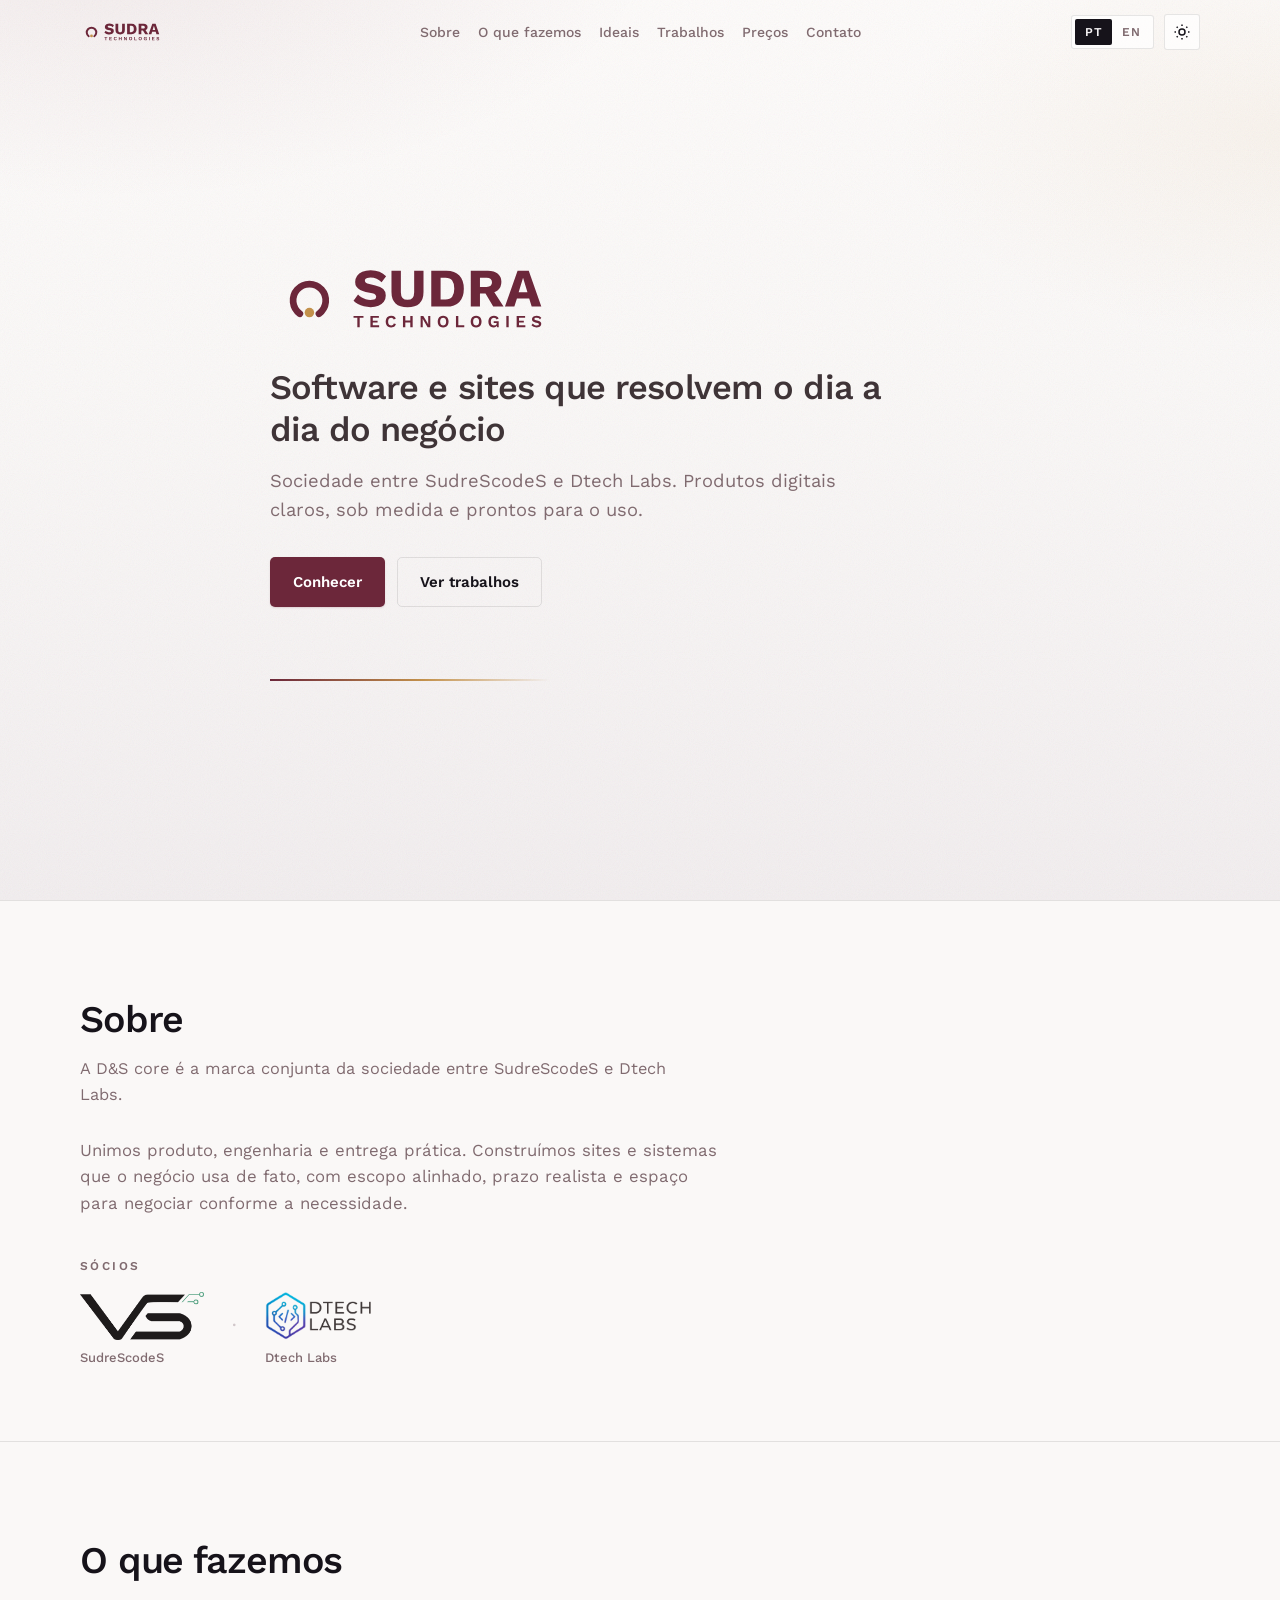
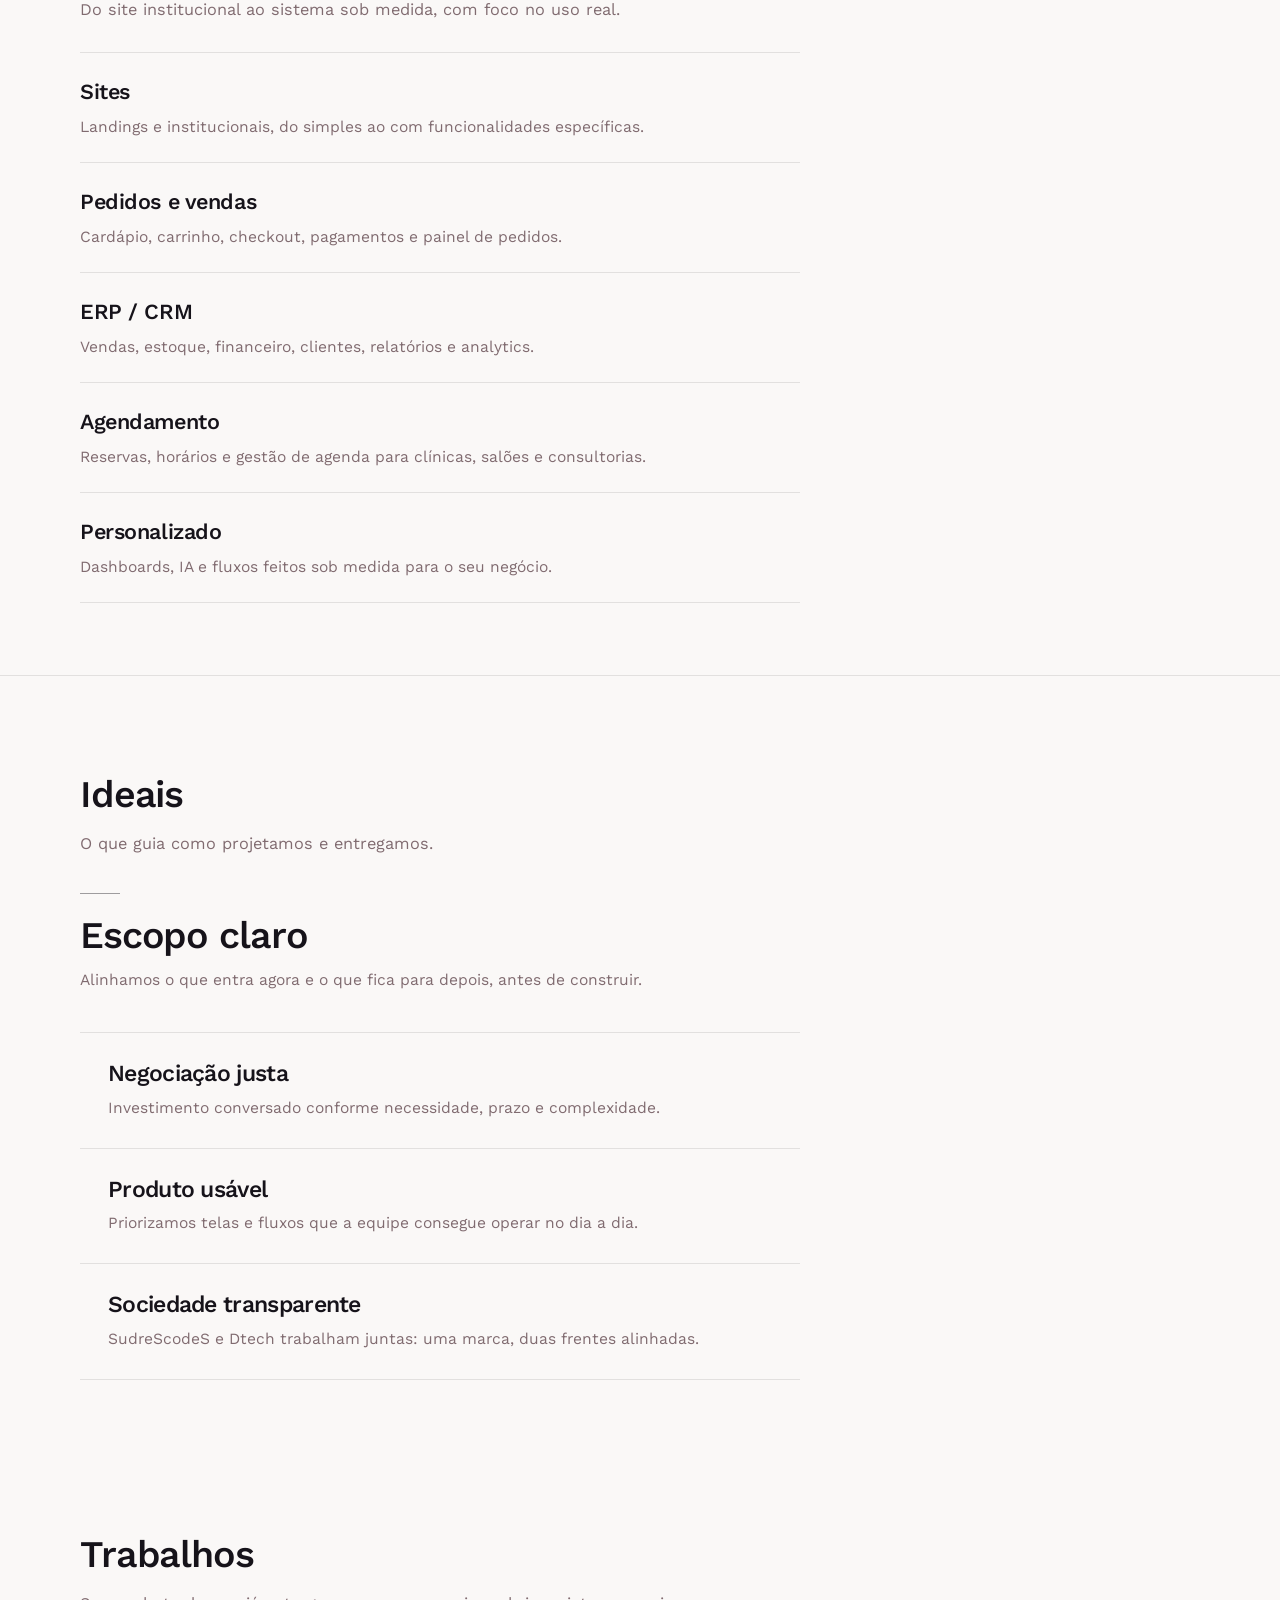
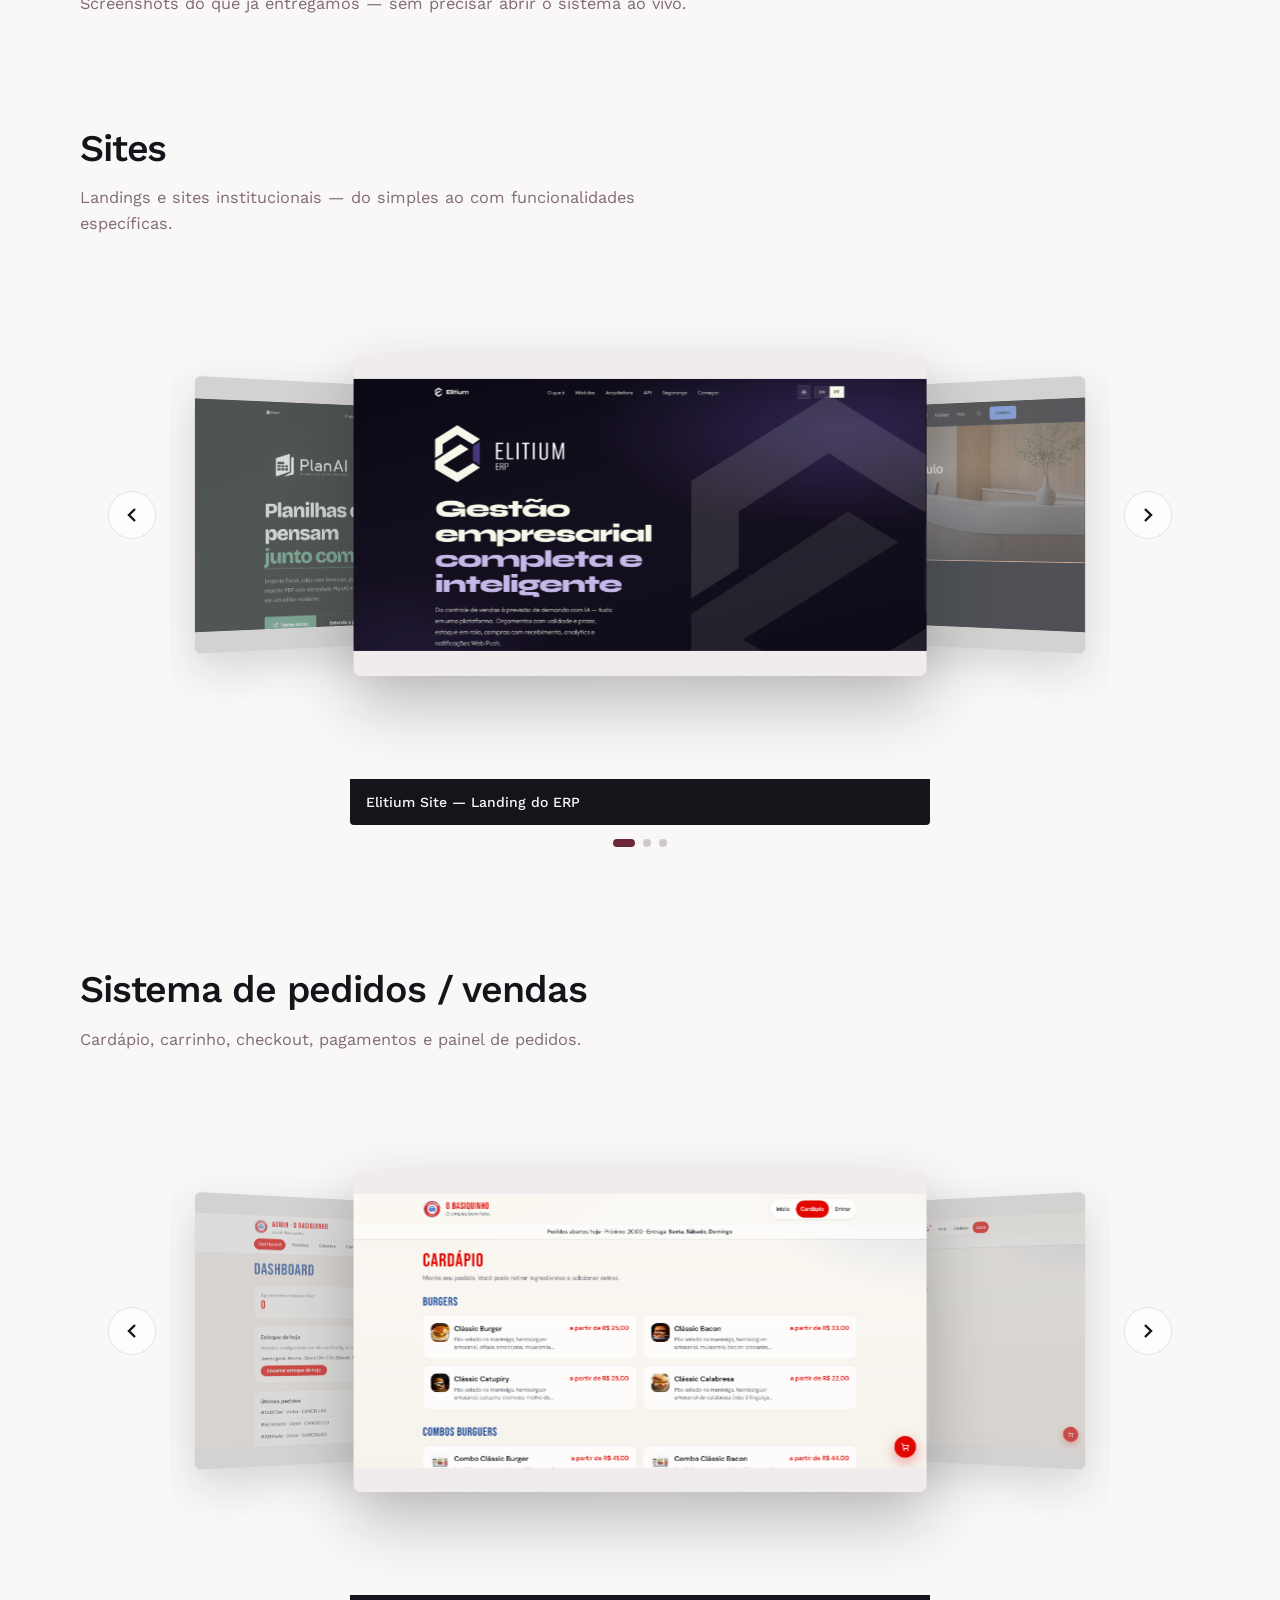
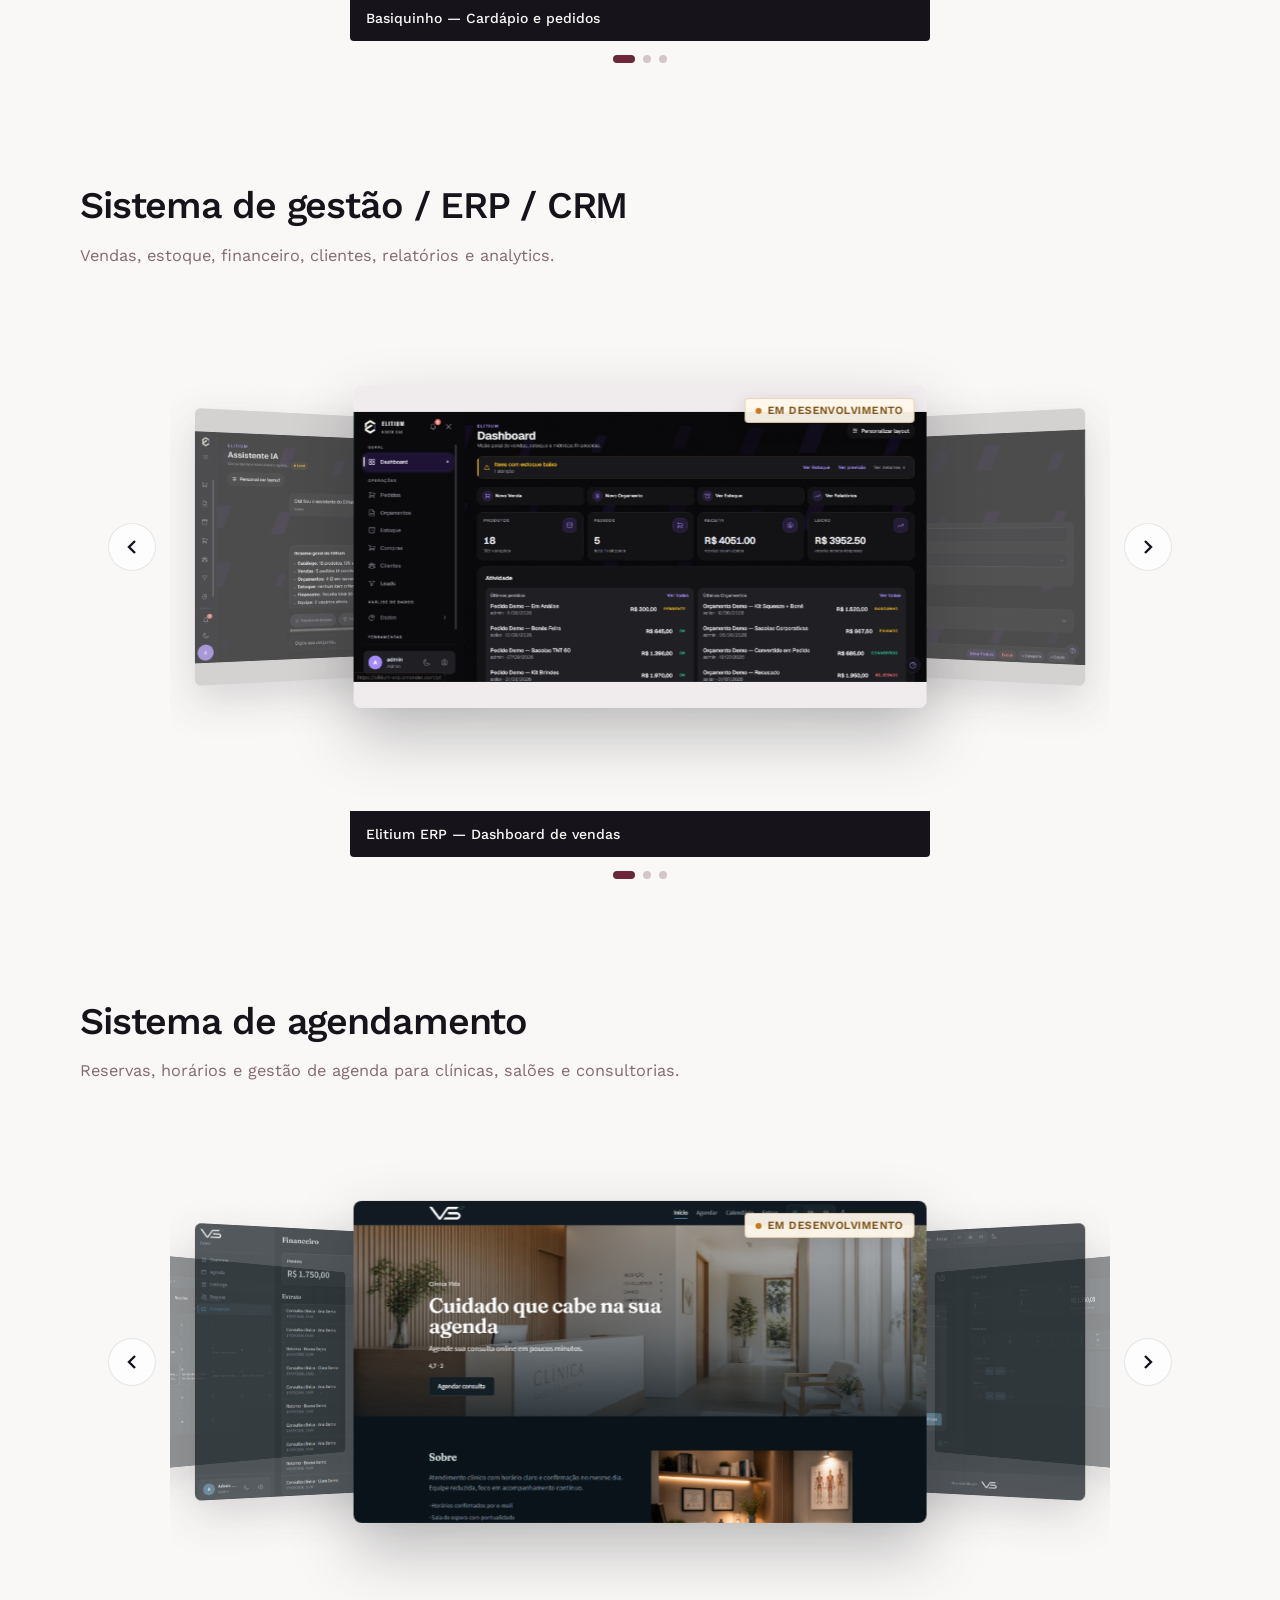
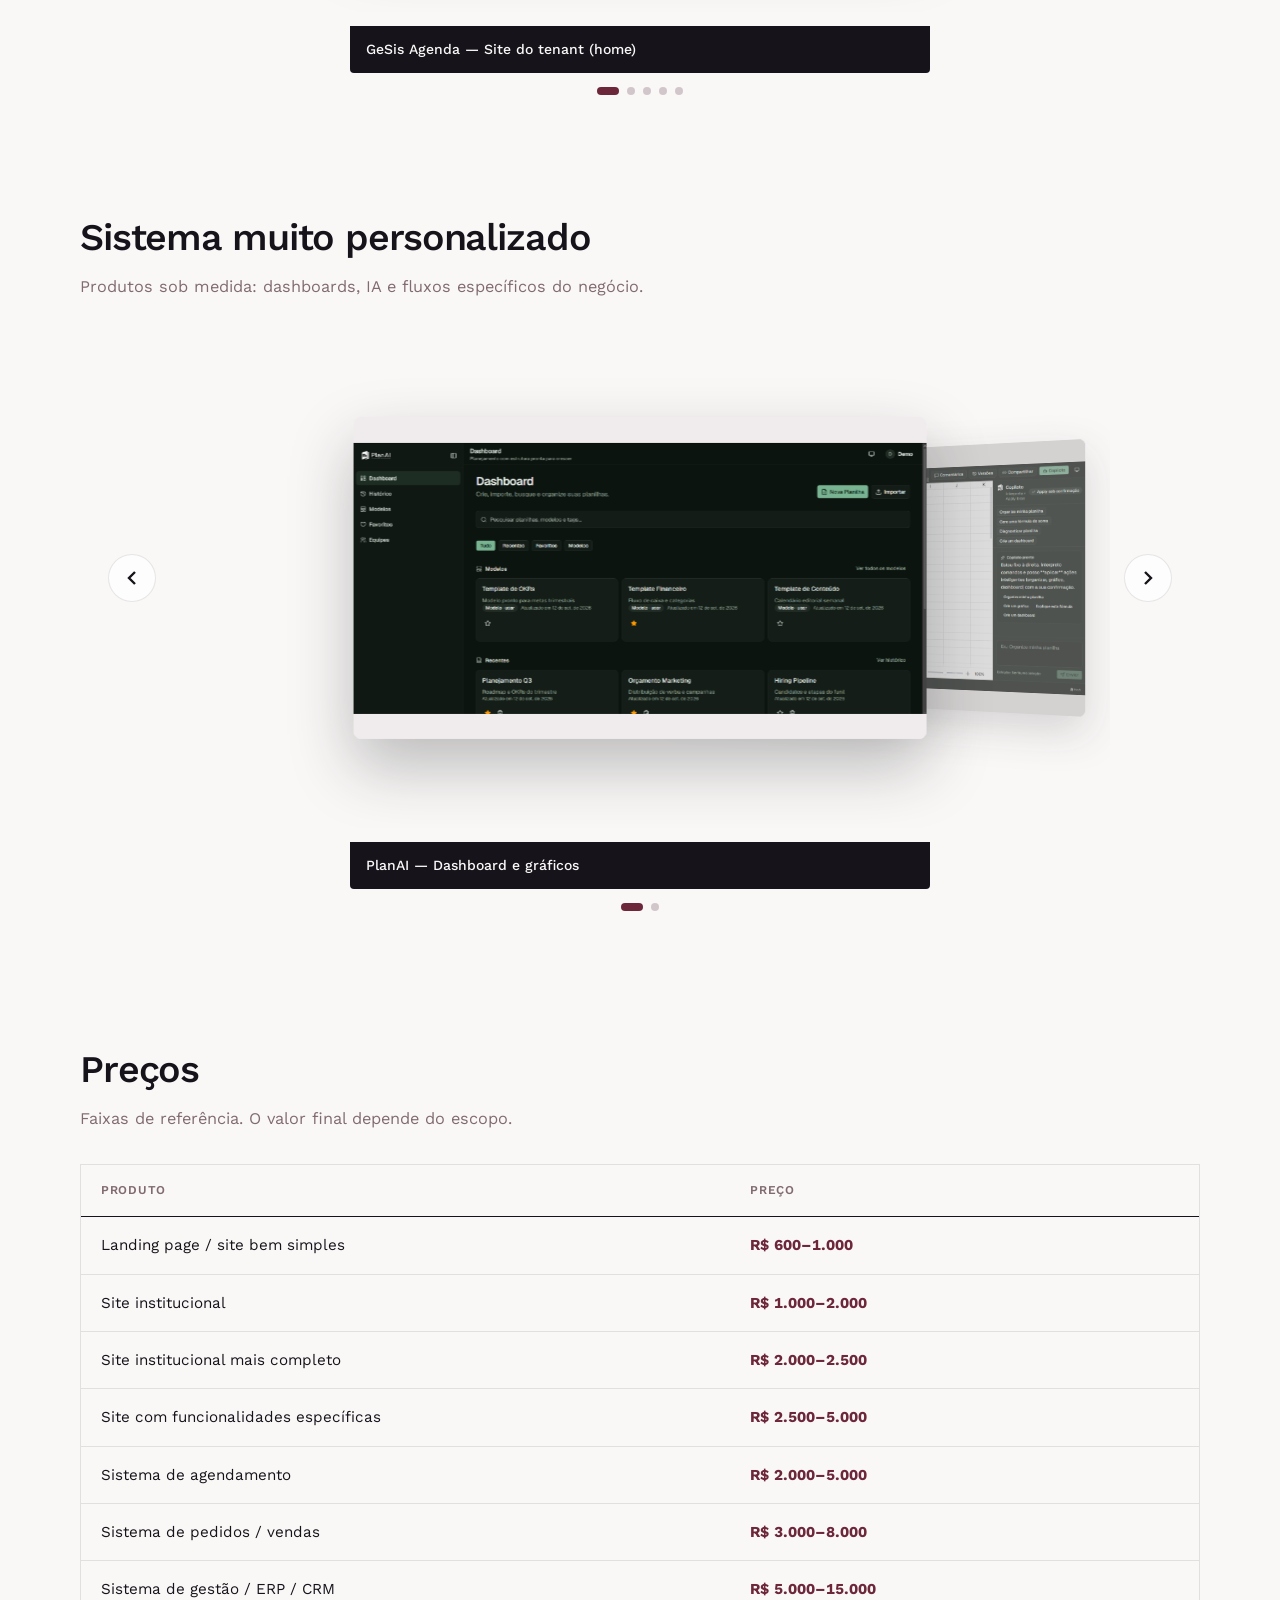
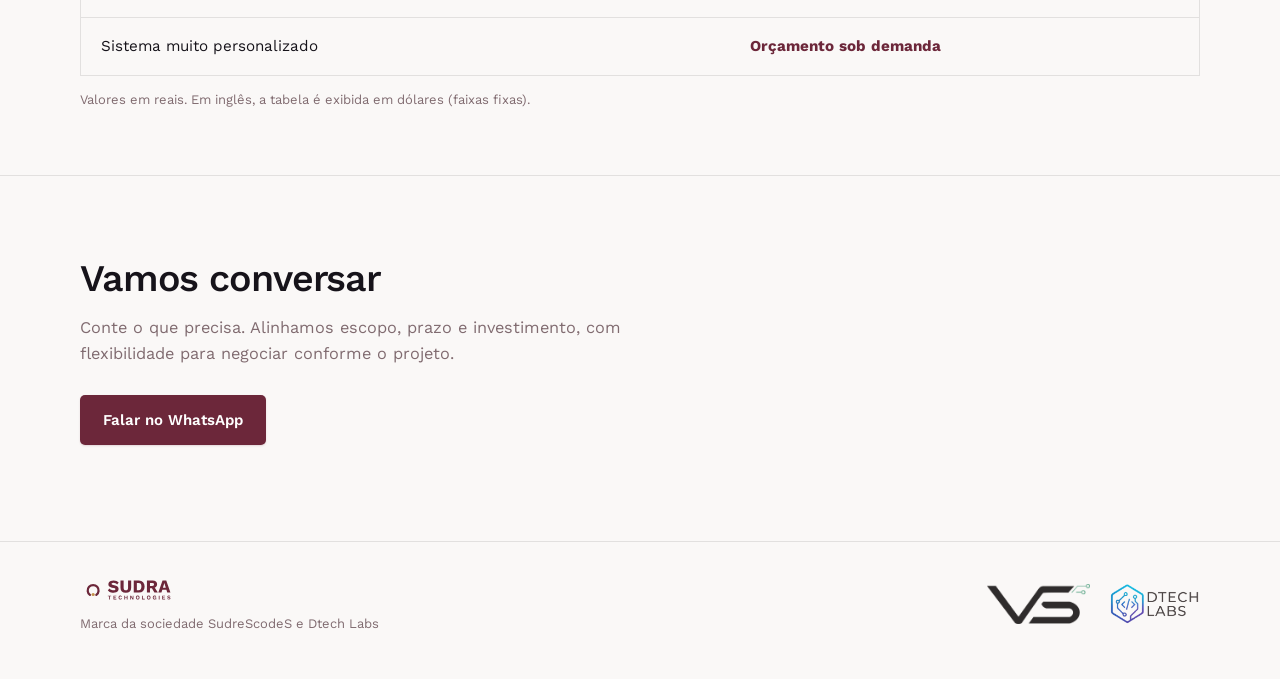
==== commit 4596e202: "Aplica o sistema visual SUDRA ao site: cores, tipografia e troca dos logos - Tokens de cor reescrito" ====
--- a/index.html
+++ b/index.html
@@ -16,7 +16,8 @@
   <meta name="author" content="D&amp;S core" />
   <meta name="robots" content="index, follow, max-image-preview:large, max-snippet:-1, max-video-preview:-1" />
   <meta name="googlebot" content="index, follow" />
-  <meta name="theme-color" content="#1a1d21" />
+  <meta name="theme-color" content="#16131A" media="(prefers-color-scheme: dark)" />
+  <meta name="theme-color" content="#FAF8F7" media="(prefers-color-scheme: light)" />
   <link rel="canonical" href="https://zdtecnologia.com.br/" />
   <link rel="alternate" hreflang="pt-BR" href="https://zdtecnologia.com.br/" />
   <link rel="alternate" hreflang="en" href="https://zdtecnologia.com.br/" />
@@ -50,8 +51,8 @@
   <meta name="twitter:image:alt" content="D&amp;S core, marca e posicionamento" />
 
   <link rel="icon" href="assets/favicon-32.png" type="image/png" sizes="32x32" />
-  <link rel="icon" href="assets/LogoC-DS-icon.svg" type="image/svg+xml" />
-  <link rel="apple-touch-icon" href="assets/LogoC-DS-icon.png" />
+  <link rel="icon" href="assets/sudra-icon-light.svg" type="image/svg+xml" />
+  <link rel="apple-touch-icon" href="assets/apple-touch-icon.png" />
 
   <script type="application/ld+json">
   {
@@ -64,7 +65,7 @@
         "url": "https://zdtecnologia.com.br/",
         "logo": {
           "@type": "ImageObject",
-          "url": "https://zdtecnologia.com.br/assets/LogoE-DS.png"
+          "url": "https://zdtecnologia.com.br/assets/sudra-lockup-dark-1200.png"
         },
         "description": "Sites e sistemas para o dia a dia do negócio. Sociedade entre SudreScodeS e Dtech Labs.",
         "foundingDate": "2024",
@@ -130,8 +131,8 @@
         var map = {
           vs: { light: "assets/LogoC-VS.png", dark: "assets/LogoE-VS.png" },
           dl: { light: "assets/LogoC-DL.png", dark: "assets/LogoE-DL.png" },
-          ds: { light: "assets/LogoC-DS.svg", dark: "assets/LogoE-DS.svg" },
-          "ds-icon": { light: "assets/LogoC-DS-icon.svg", dark: "assets/LogoE-DS-icon.svg" },
+          ds: { light: "assets/sudra-lockup-light.svg", dark: "assets/sudra-lockup-dark.svg" },
+          "ds-icon": { light: "assets/sudra-icon-light.svg", dark: "assets/sudra-icon-dark.svg" },
         };
         document.addEventListener("DOMContentLoaded", function () {
           document.querySelectorAll(".theme-logo[data-logo]").forEach(function (img) {
@@ -145,7 +146,7 @@
   <link rel="preconnect" href="https://fonts.googleapis.com" />
   <link rel="preconnect" href="https://fonts.gstatic.com" crossorigin />
   <link
-    href="https://fonts.googleapis.com/css2?family=DM+Sans:ital,opsz,wght@0,9..40,400;0,9..40,500;0,9..40,600;0,9..40,700;1,9..40,400&family=Fraunces:opsz,wght@9..144,500;9..144,600;9..144,700&display=swap"
+    href="https://fonts.googleapis.com/css2?family=Work+Sans:ital,wght@0,400..800;1,400..700&family=JetBrains+Mono:wght@400;500;700&display=swap"
     rel="stylesheet" />
   <link rel="stylesheet" href="css/styles.css" />
 </head>
@@ -157,10 +158,10 @@
         <img
           class="theme-logo nav-brand-logo"
           data-logo="ds"
-          src="assets/LogoE-DS.svg"
+          src="assets/sudra-lockup-dark.svg"
           alt=""
           width="148"
-          height="40"
+          height="49"
         />
       </a>
       <nav>
@@ -206,10 +207,10 @@
           <img
             class="theme-logo hero-brand-logo"
             data-logo="ds"
-            src="assets/LogoE-DS.svg"
+            src="assets/sudra-lockup-dark.svg"
             alt="D&amp;S core"
             width="420"
-            height="112"
+            height="139"
           />
         </div>
         <h1 data-i18n="hero.headline">Software e sites que resolvem o dia a dia do negócio</h1>
@@ -373,10 +374,10 @@
         <img
           class="theme-logo footer-brand-logo"
           data-logo="ds"
-          src="assets/LogoE-DS.svg"
+          src="assets/sudra-lockup-dark.svg"
           alt="D&amp;S core"
           width="140"
-          height="38"
+          height="46"
         />
         <p data-i18n="footer.note">Marca da sociedade SudreScodeS e Dtech Labs</p>
       </div>
--- a/css/styles.css
+++ b/css/styles.css
@@ -9,30 +9,47 @@
 }
 
 :root {
-  --ink: #1a1d21;
-  --ink-soft: #2c3138;
-  --fog: #f4f5f6;
-  --mist: #c8ccd2;
-  --paper: #f6f7f8;
-  --muted: #6b7280;
-  --accent: #2a3038;
-  --accent-bright: #3d4550;
-  --accent-glow: rgba(42, 48, 56, 0.08);
-  --line: rgba(26, 29, 33, 0.1);
-  --frame: #e8eaed;
-  --frame-grad: linear-gradient(160deg, #f2f3f5 0%, #e8eaed 55%, #e2e4e8 100%);
-  --frame-dash: rgba(26, 29, 33, 0.14);
-  --caption-bg: #1a1d21;
-  --caption-fg: #f4f5f6;
-  --nav-bg: rgba(246, 247, 248, 0.9);
-  --surface: rgba(255, 255, 255, 0.72);
+  /* ---- SUDRA — cores da marca ---- */
+  --sudra-bordo: #6c273a;
+  --sudra-bordo-600: #5e1f31;
+  --sudra-bordo-700: #4a1927;
+  --sudra-bordo-400: #bb4465;
+  --sudra-bordo-300: #d9a3b2;
+  --sudra-bordo-50: #f8f4f5;
+  --sudra-dourado: #c3914b;
+  --sudra-dourado-400: #cca266;
+  --sudra-dourado-700: #92682d;
+
+  /* ---- tokens semânticos (modo claro) ---- */
+  --ink: #16131a;
+  --ink-soft: #3f3437;
+  --fog: #f2f0f1;
+  --mist: #d1c7ca;
+  --paper: #faf8f7;
+  --muted: #806b70;
+  --accent: #6c273a;
+  --accent-bright: #8a3349;
+  --accent-glow: rgba(108, 39, 58, 0.1);
+  --accent-gold: #c3914b;
+  --accent-gold-text: #92682d;
+  --brand-on: #ffffff;
+  --focus-ring: #bb4465;
+  --line: rgba(22, 19, 26, 0.1);
+  --frame: #e7e2e3;
+  --frame-grad: linear-gradient(160deg, #f6f3f4 0%, #ece6e8 55%, #e4dcde 100%);
+  --frame-dash: rgba(108, 39, 58, 0.16);
+  --caption-bg: #16131a;
+  --caption-fg: #faf8f7;
+  --nav-bg: rgba(250, 248, 247, 0.9);
+  --surface: rgba(255, 255, 255, 0.74);
   --surface-solid: #ffffff;
-  --lang-bg: rgba(255, 255, 255, 0.7);
-  --slide-bg: #eceef1;
+  --lang-bg: rgba(255, 255, 255, 0.72);
+  --slide-bg: #f0eced;
   --card-bg: #ffffff;
-  --radius: 4px;
-  --font-display: "Fraunces", "Georgia", serif;
-  --font-body: "DM Sans", system-ui, sans-serif;
+  --radius: 5px;
+  --font-display: "Work Sans", system-ui, sans-serif;
+  --font-body: "Work Sans", system-ui, sans-serif;
+  --font-mono: "JetBrains Mono", ui-monospace, "SFMono-Regular", monospace;
   --ease: cubic-bezier(0.22, 1, 0.36, 1);
   --ease-soft: cubic-bezier(0.4, 0, 0.2, 1);
   --ease-out: cubic-bezier(0.16, 1, 0.3, 1);
@@ -40,44 +57,48 @@
   --dur: 0.55s;
   --dur-slow: 0.95s;
   --nav-h: 64px;
-  --body-grad: radial-gradient(ellipse 80% 55% at 8% -8%, rgba(42, 48, 56, 0.06), transparent 55%),
-    radial-gradient(ellipse 60% 45% at 100% 15%, rgba(26, 29, 33, 0.04), transparent 50%),
-    linear-gradient(180deg, #f8f9fa 0%, #f6f7f8 42%, #eef0f2 100%);
-  --noise-opacity: 0.22;
+  --body-grad: radial-gradient(ellipse 80% 55% at 8% -8%, rgba(108, 39, 58, 0.08), transparent 55%),
+    radial-gradient(ellipse 60% 45% at 100% 15%, rgba(195, 145, 75, 0.07), transparent 50%),
+    linear-gradient(180deg, #fdfbfa 0%, #faf8f7 42%, #f2eeef 100%);
+  --noise-opacity: 0.2;
   --noise-blend: multiply;
-  --btn-shadow: rgba(26, 29, 33, 0.12);
-  --btn-shadow-hover: rgba(26, 29, 33, 0.2);
+  --btn-shadow: rgba(108, 39, 58, 0.16);
+  --btn-shadow-hover: rgba(108, 39, 58, 0.26);
 }
 
 html[data-theme="dark"] {
-  --ink: #eceef0;
-  --ink-soft: #c5c9cf;
-  --fog: #121417;
-  --mist: #4a5058;
-  --paper: #121417;
-  --muted: #9aa1ab;
-  --accent: #d6dae0;
-  --accent-bright: #eef0f3;
-  --accent-glow: rgba(214, 218, 224, 0.1);
-  --line: rgba(236, 238, 240, 0.12);
-  --frame: #1a1e24;
-  --frame-grad: linear-gradient(160deg, #1c2128 0%, #161a20 55%, #12161b 100%);
-  --frame-dash: rgba(200, 204, 210, 0.18);
-  --caption-bg: #0c0e11;
-  --caption-fg: #eceef0;
-  --nav-bg: rgba(18, 20, 23, 0.9);
-  --surface: rgba(28, 32, 38, 0.78);
-  --surface-solid: #1c2026;
-  --lang-bg: rgba(28, 32, 38, 0.85);
-  --slide-bg: #161a20;
-  --card-bg: #1c2026;
-  --body-grad: radial-gradient(ellipse 80% 55% at 10% -10%, rgba(255, 255, 255, 0.04), transparent 50%),
-    radial-gradient(ellipse 55% 40% at 100% 25%, rgba(0, 0, 0, 0.35), transparent 55%),
-    linear-gradient(180deg, #16191e 0%, #121417 45%, #0e1013 100%);
-  --noise-opacity: 0.14;
+  --ink: #f5f0f2;
+  --ink-soft: #cdc2c7;
+  --fog: #16131a;
+  --mist: #4e434f;
+  --paper: #16131a;
+  --muted: #9e9097;
+  --accent: #bb4465;
+  --accent-bright: #c9587a;
+  --accent-glow: rgba(187, 68, 101, 0.16);
+  --accent-gold: #cca266;
+  --accent-gold-text: #cca266;
+  --brand-on: #ffffff;
+  --focus-ring: #d9a3b2;
+  --line: rgba(245, 240, 242, 0.12);
+  --frame: #221c27;
+  --frame-grad: linear-gradient(160deg, #2a232d 0%, #211b26 55%, #1a151f 100%);
+  --frame-dash: rgba(217, 163, 178, 0.2);
+  --caption-bg: #0f0d12;
+  --caption-fg: #f5f0f2;
+  --nav-bg: rgba(22, 19, 26, 0.9);
+  --surface: rgba(31, 26, 34, 0.8);
+  --surface-solid: #1f1a22;
+  --lang-bg: rgba(31, 26, 34, 0.85);
+  --slide-bg: #1f1a22;
+  --card-bg: #1f1a22;
+  --body-grad: radial-gradient(ellipse 80% 55% at 10% -10%, rgba(187, 68, 101, 0.1), transparent 52%),
+    radial-gradient(ellipse 55% 40% at 100% 25%, rgba(0, 0, 0, 0.4), transparent 55%),
+    linear-gradient(180deg, #1b1620 0%, #16131a 45%, #110e14 100%);
+  --noise-opacity: 0.12;
   --noise-blend: soft-light;
-  --btn-shadow: rgba(0, 0, 0, 0.28);
-  --btn-shadow-hover: rgba(0, 0, 0, 0.4);
+  --btn-shadow: rgba(0, 0, 0, 0.32);
+  --btn-shadow-hover: rgba(0, 0, 0, 0.45);
   color-scheme: dark;
 }
 
@@ -105,7 +126,9 @@
   font-family: var(--font-body);
   color: var(--ink);
   background-color: var(--paper);
-  line-height: 1.55;
+  line-height: 1.6;
+  font-feature-settings: "kern" 1, "liga" 1;
+  text-rendering: optimizeLegibility;
   -webkit-font-smoothing: antialiased;
   overflow-x: clip;
   max-width: 100%;
@@ -460,7 +483,7 @@
 
 .btn-primary {
   background: var(--accent);
-  color: var(--fog);
+  color: var(--brand-on);
   box-shadow: none;
 }
 
@@ -481,9 +504,9 @@
 
 .hero-rule {
   margin-top: 4.5rem;
-  height: 1px;
+  height: 2px;
   width: min(280px, 60%);
-  background: linear-gradient(90deg, var(--accent), transparent);
+  background: linear-gradient(90deg, var(--accent) 0%, var(--accent-gold) 55%, transparent 100%);
   transform-origin: left;
   animation: growRule var(--dur-slow) var(--ease-out) 0.45s both;
 }
@@ -1868,3 +1891,57 @@
     white-space: normal;
   }
 }
+
+
+/* ============================================================
+   SUDRA — refinamentos do sistema visual
+   Cor, foco e números. Não altera estrutura nem comportamento.
+   ============================================================ */
+
+::selection {
+  background: var(--accent-glow);
+  color: var(--ink);
+}
+
+:where(a, button, [tabindex]):focus-visible {
+  outline: 2px solid var(--focus-ring);
+  outline-offset: 2px;
+  border-radius: var(--radius);
+}
+
+.btn-primary {
+  box-shadow: 0 1px 2px var(--btn-shadow);
+}
+
+.btn-primary:hover {
+  box-shadow: 0 2px 10px var(--btn-shadow-hover);
+}
+
+.btn-primary:active {
+  transform: translateY(1px);
+  box-shadow: none;
+}
+
+.btn-ghost:hover {
+  border-color: var(--accent);
+  color: var(--accent);
+}
+
+/* Números em fonte monoespaçada e tabular: preços, métricas, datas e código */
+.price-value,
+.price-figure,
+.metric-value,
+.num,
+time,
+code,
+kbd,
+samp {
+  font-family: var(--font-mono);
+  font-variant-numeric: tabular-nums;
+  letter-spacing: -0.01em;
+}
+
+/* Rótulos curtos em caixa alta seguem o tracking da marca */
+.partners-label {
+  letter-spacing: 0.2em;
+}
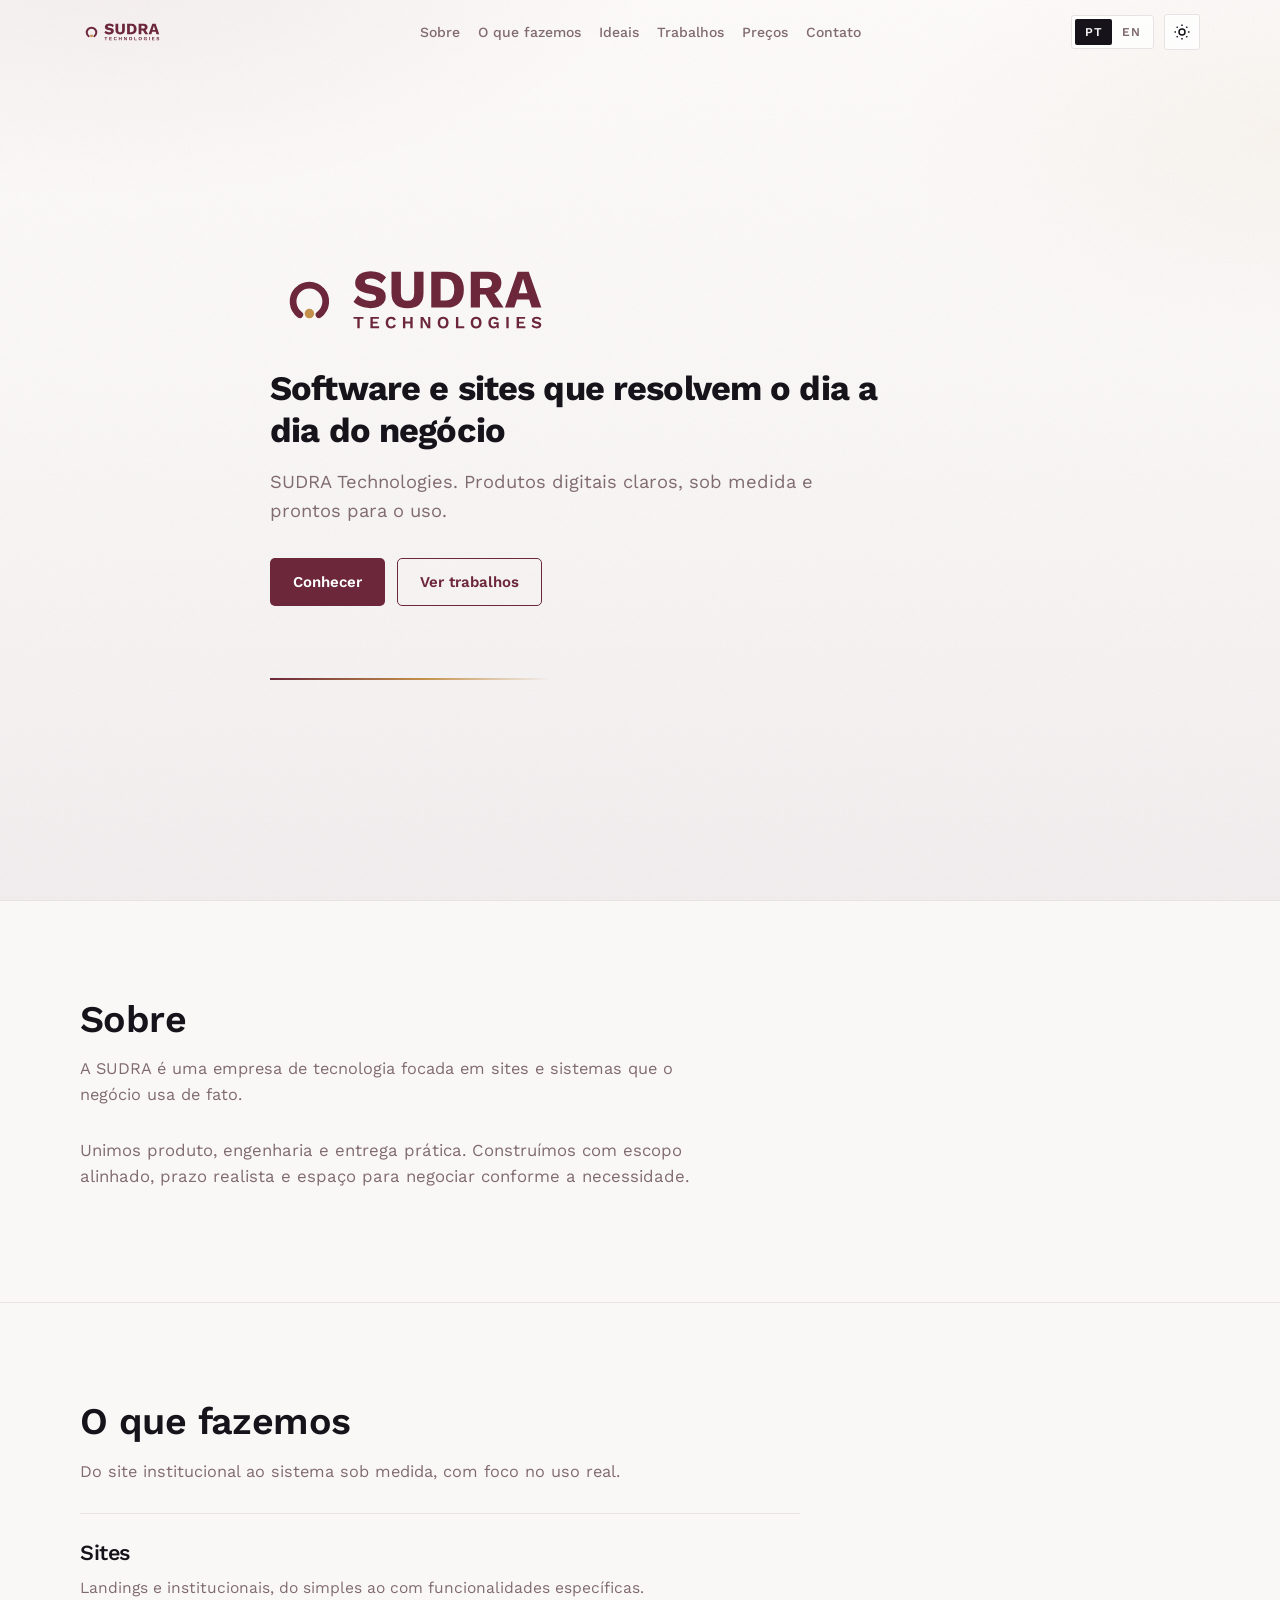
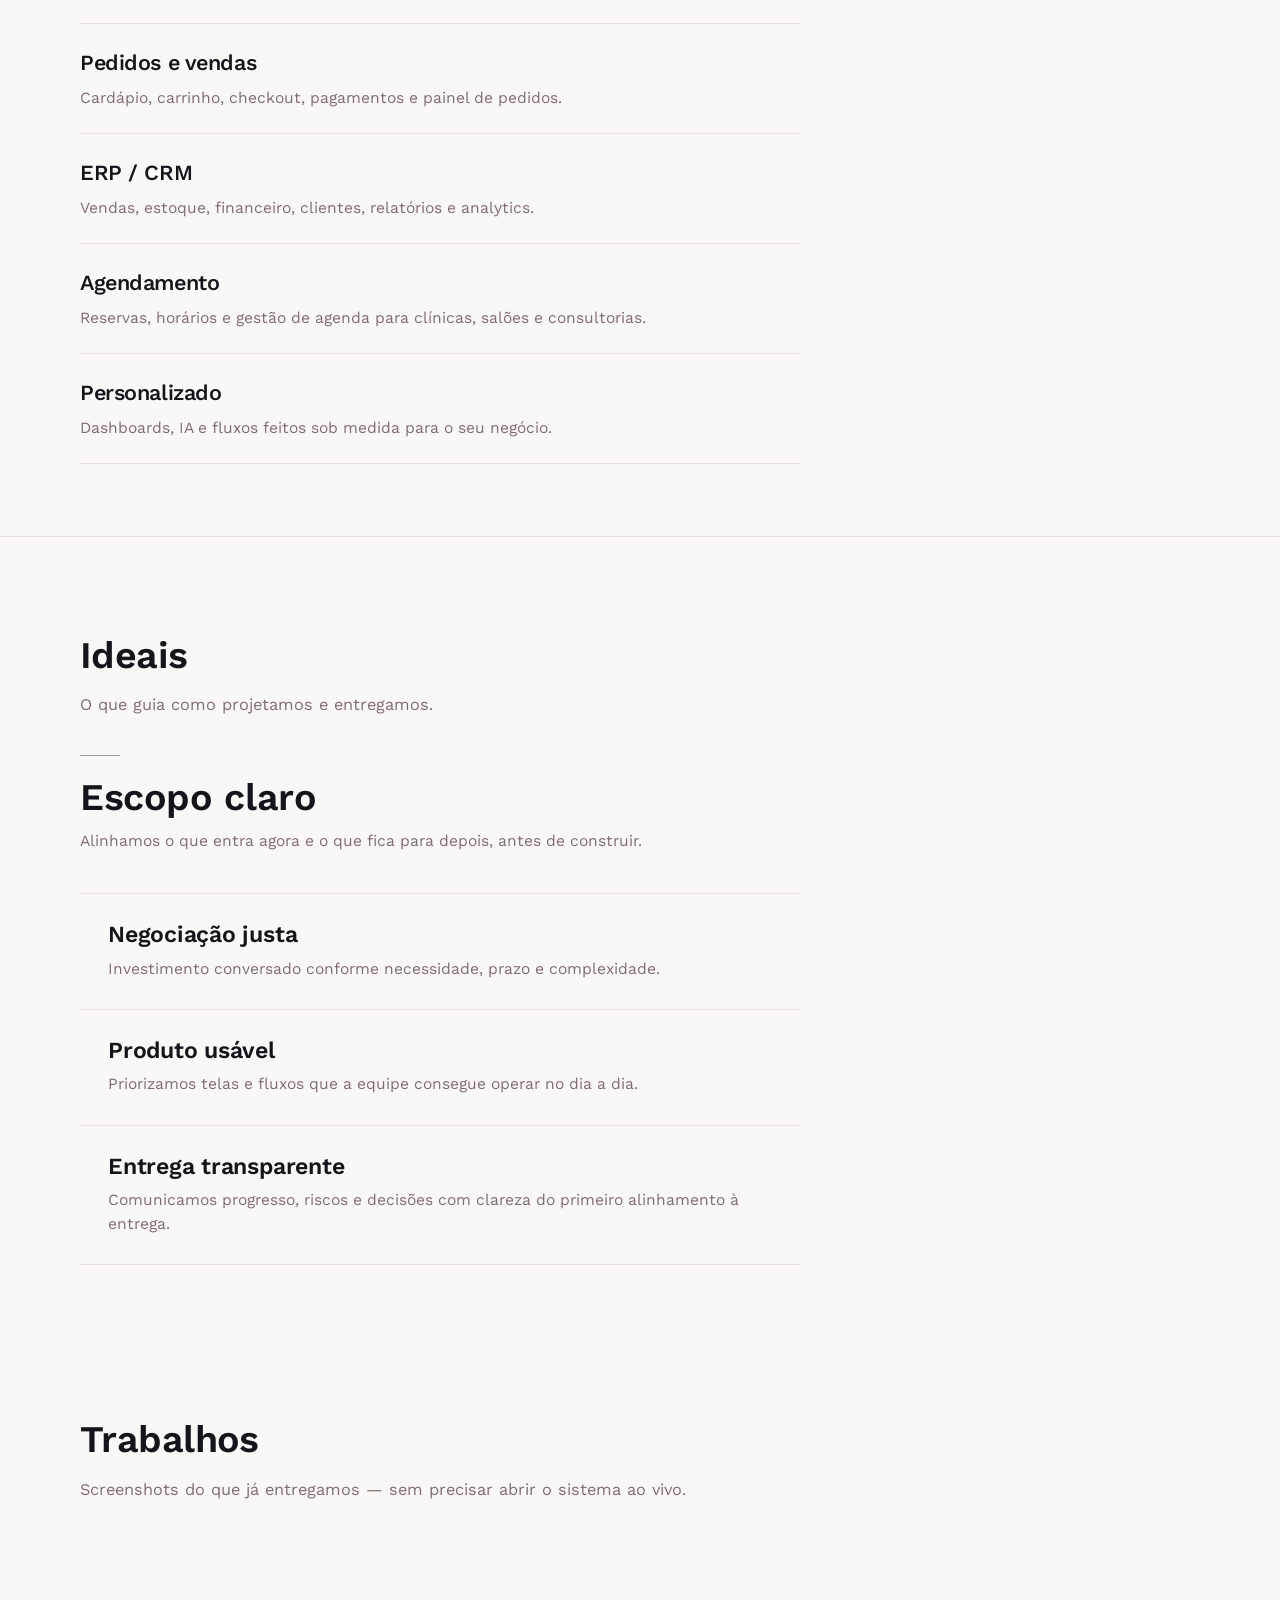
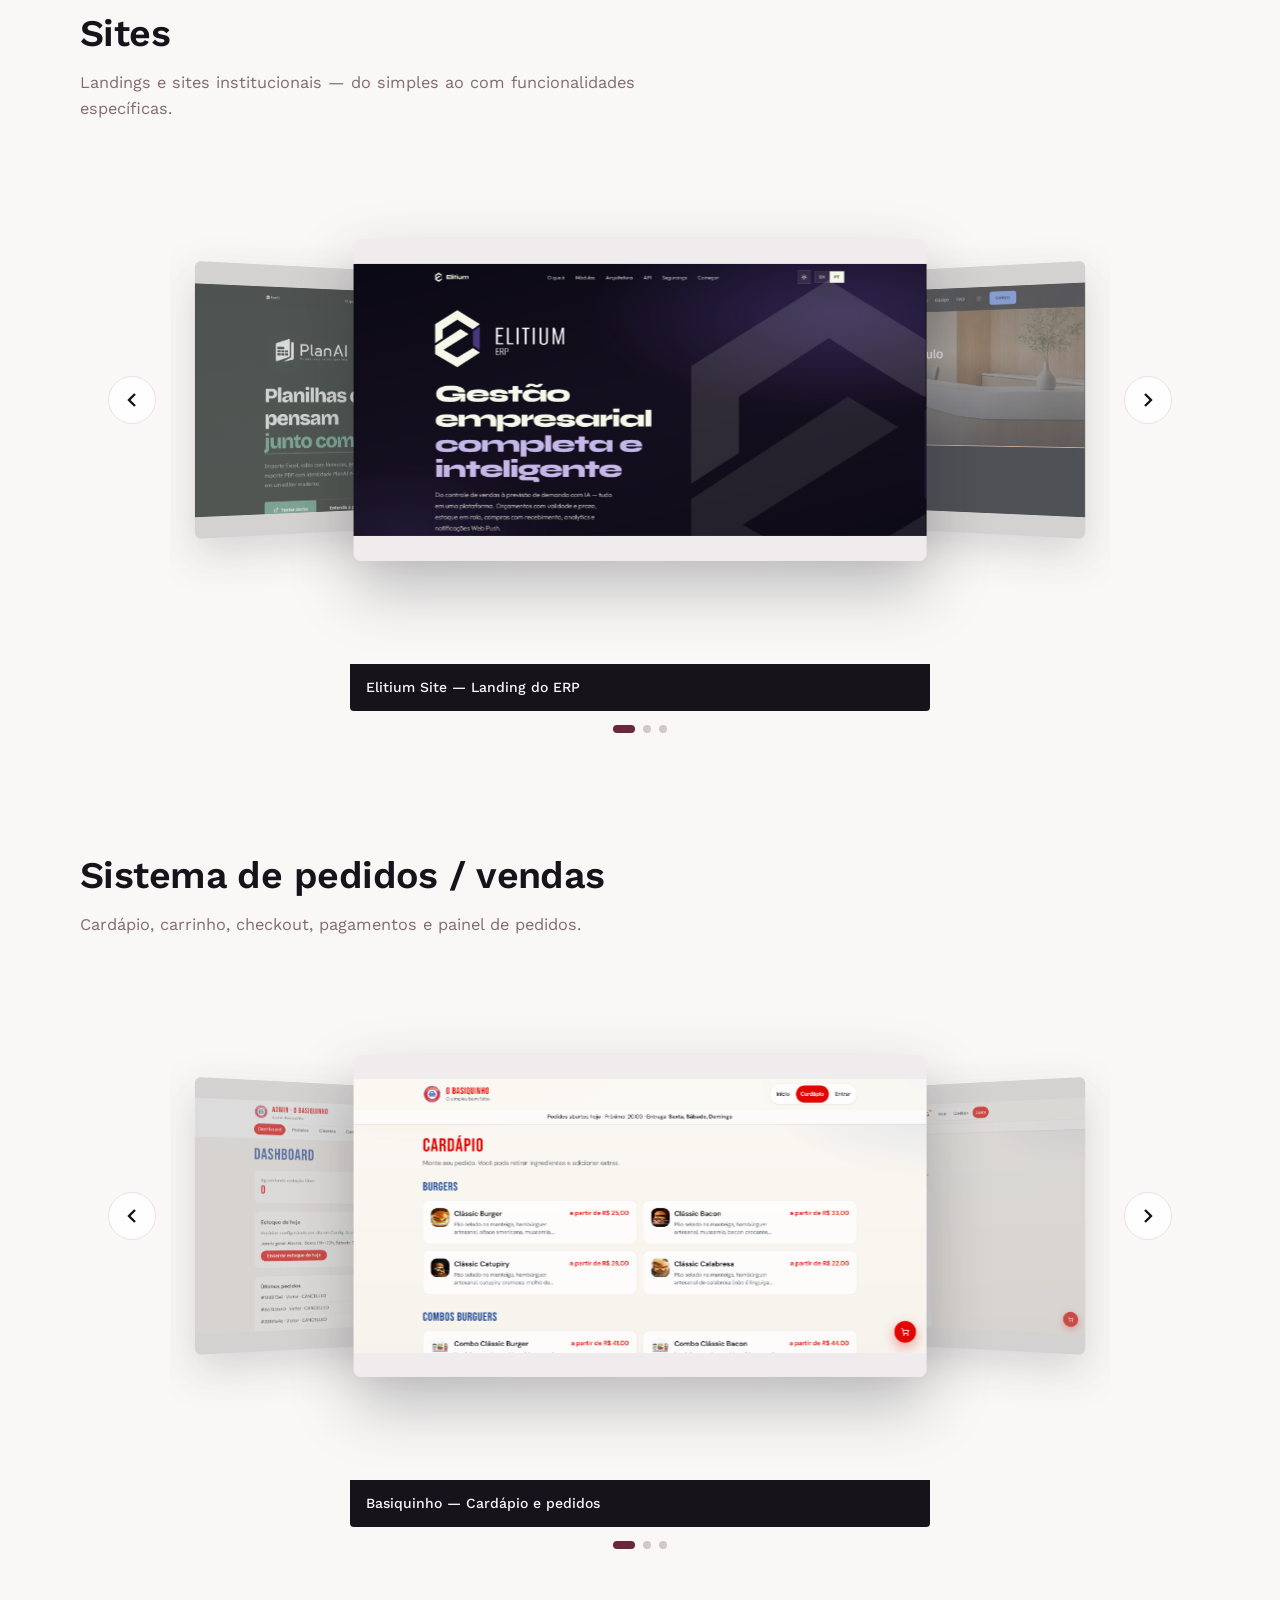
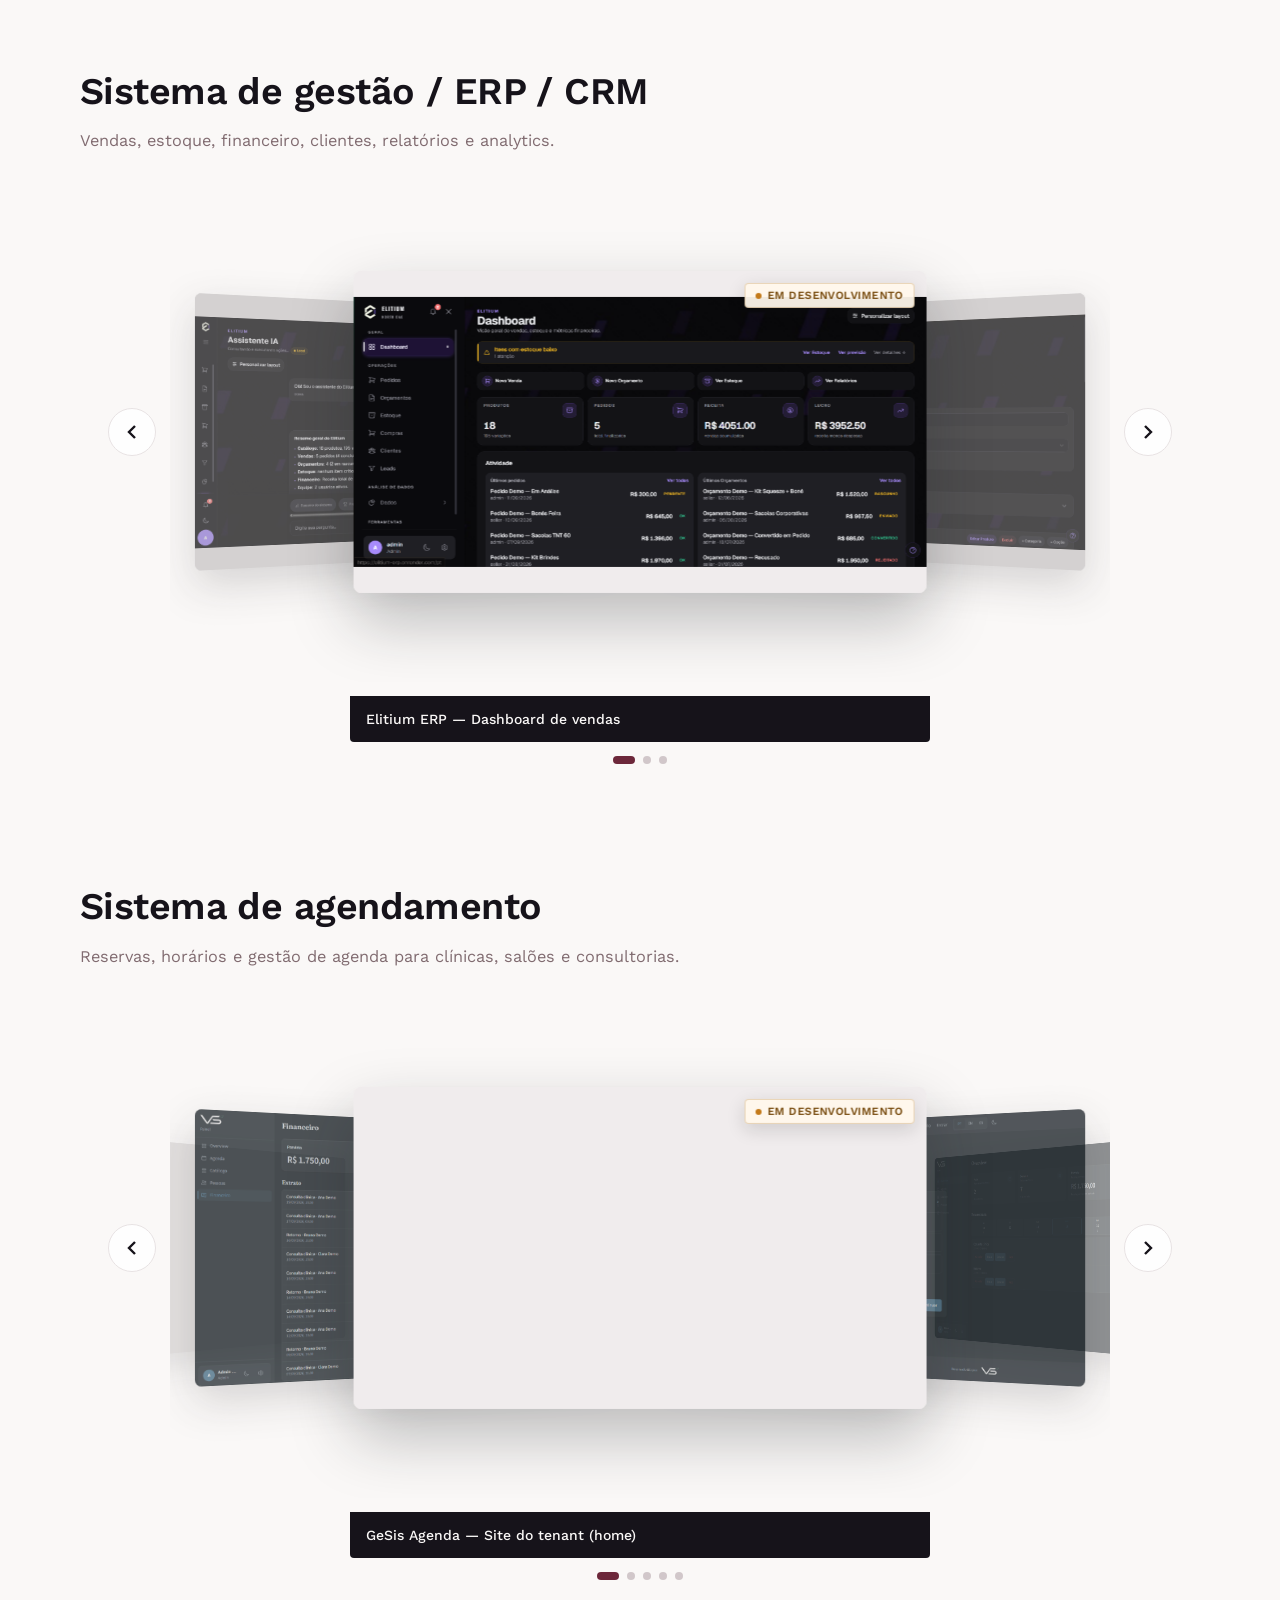
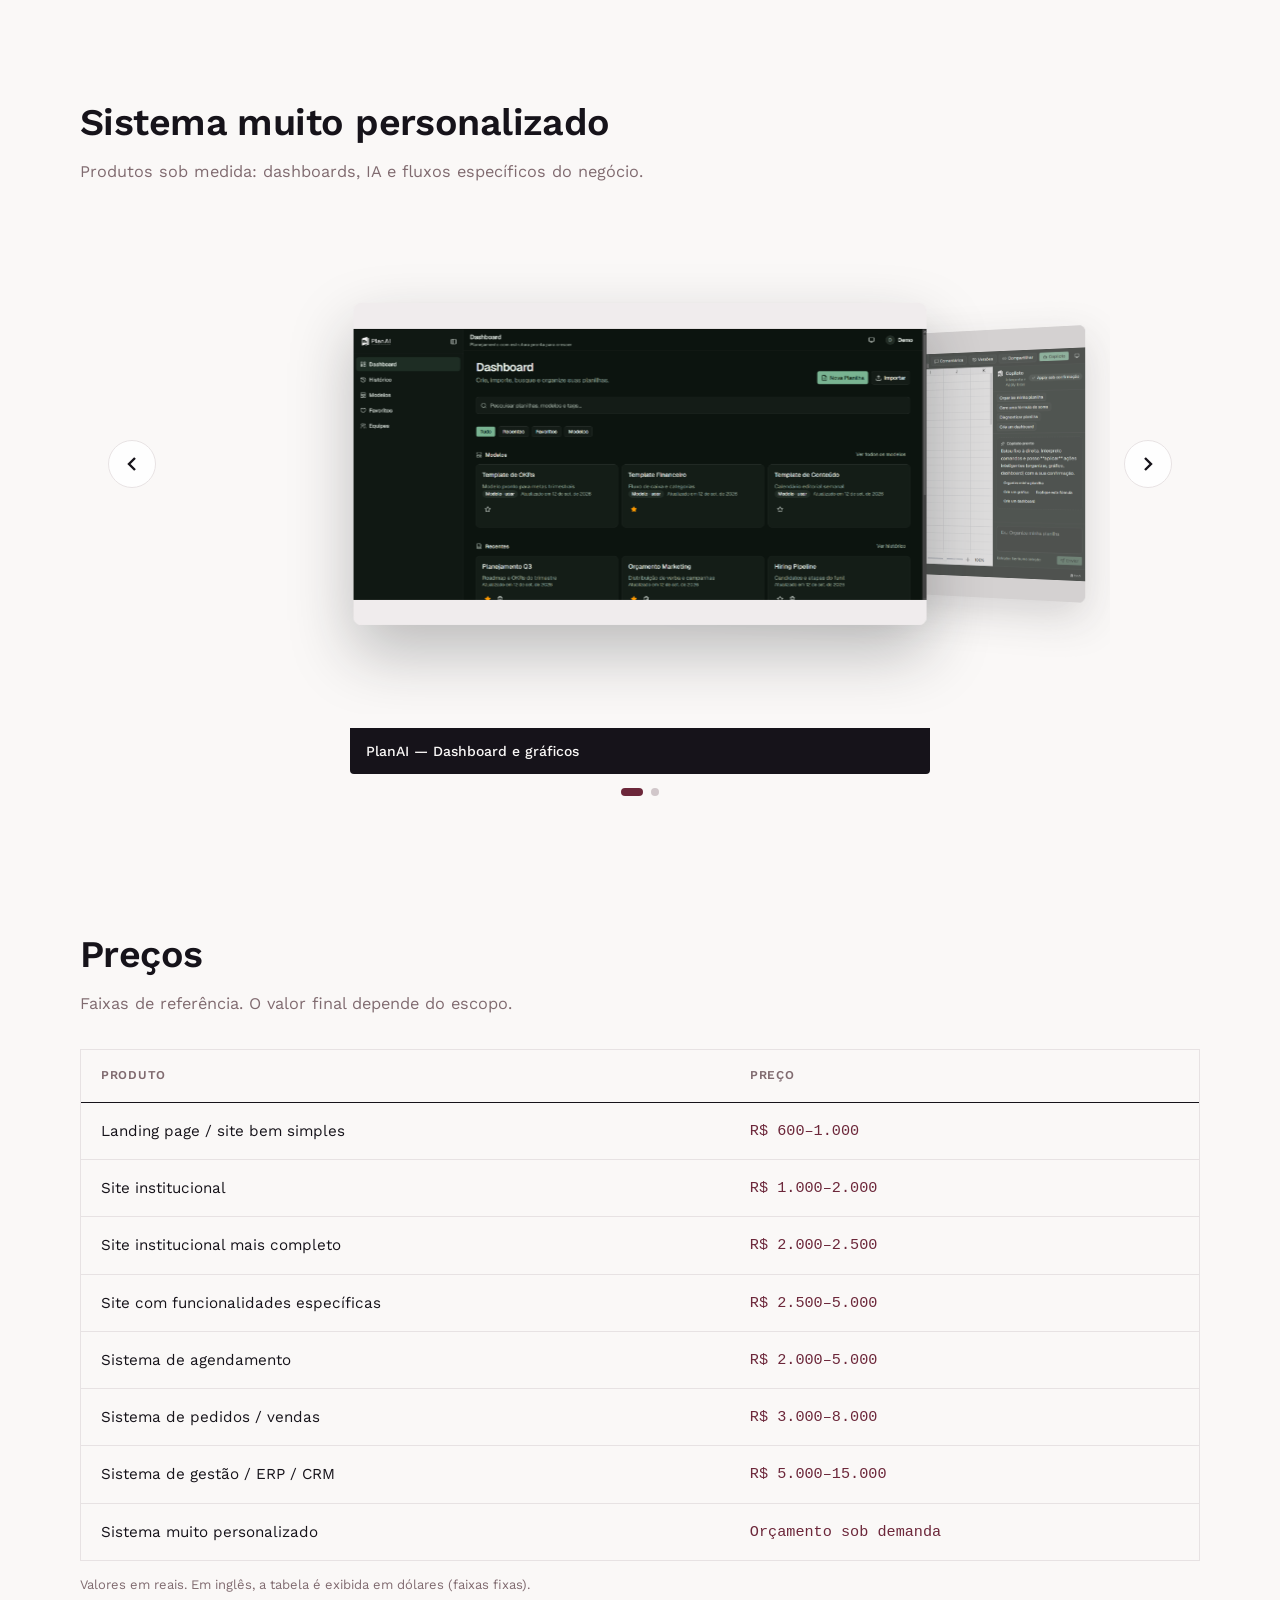
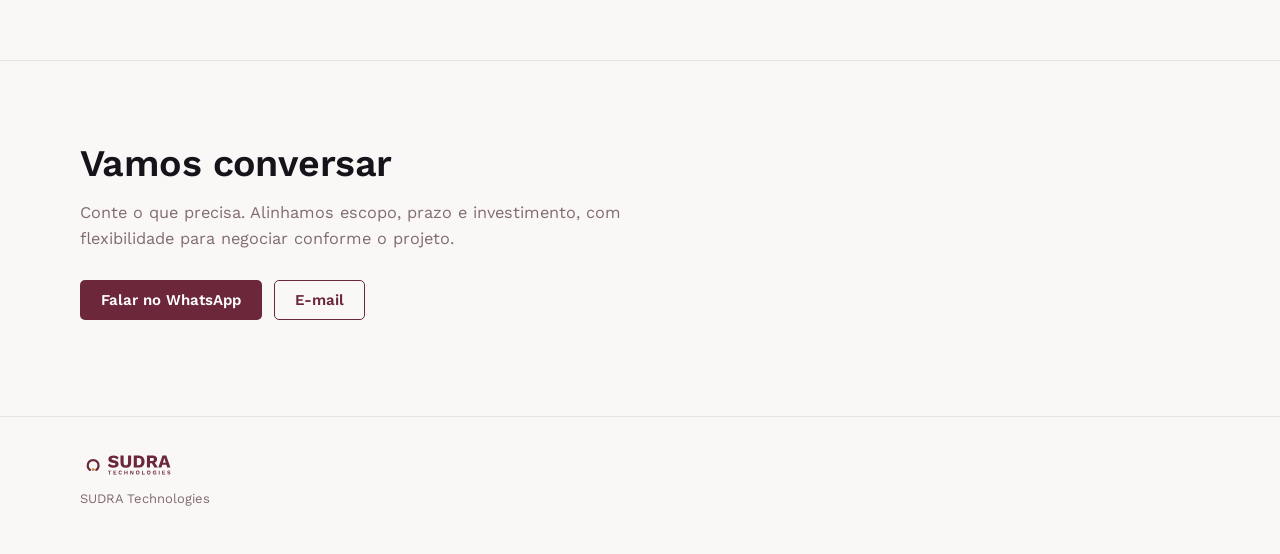
==== commit c69cf7c4: "Complete a identidade SUDRA no site e retire o branding D e S. Alinha tokens/botoes ao guia, atualiz" ====
--- a/index.html
+++ b/index.html
@@ -4,16 +4,16 @@
 <head>
   <meta charset="UTF-8" />
   <meta name="viewport" content="width=device-width, initial-scale=1.0" />
-  <title>D&amp;S core | Sites e sistemas para o seu negócio</title>
+  <title>SUDRA | Sites e sistemas para o seu negócio</title>
   <meta
     name="description"
-    content="D&amp;S core: sites, sistemas de pedidos, ERP/CRM, agendamento e software sob medida. Sociedade entre SudreScodeS e Dtech Labs. PT/EN."
+    content="SUDRA Technologies: sites, sistemas de pedidos, ERP/CRM, agendamento e software sob medida. PT/EN."
   />
   <meta
     name="keywords"
-    content="D&amp;S core, desenvolvimento de sites, sistemas web, ERP, CRM, agendamento, software sob medida, SudreScodeS, Dtech Labs, Brasil"
+    content="SUDRA, SUDRA Technologies, desenvolvimento de sites, sistemas web, ERP, CRM, agendamento, software sob medida, Brasil"
   />
-  <meta name="author" content="D&amp;S core" />
+  <meta name="author" content="SUDRA Technologies" />
   <meta name="robots" content="index, follow, max-image-preview:large, max-snippet:-1, max-video-preview:-1" />
   <meta name="googlebot" content="index, follow" />
   <meta name="theme-color" content="#16131A" media="(prefers-color-scheme: dark)" />
@@ -25,33 +25,33 @@
 
   <!-- Open Graph -->
   <meta property="og:type" content="website" />
-  <meta property="og:site_name" content="D&amp;S core" />
+  <meta property="og:site_name" content="SUDRA" />
   <meta property="og:locale" content="pt_BR" />
   <meta property="og:locale:alternate" content="en_US" />
   <meta property="og:url" content="https://zdtecnologia.com.br/" />
-  <meta property="og:title" content="D&amp;S core | Sites e sistemas para o seu negócio" />
+  <meta property="og:title" content="SUDRA | Sites e sistemas para o seu negócio" />
   <meta
     property="og:description"
-    content="Sites, sistemas de pedidos, ERP/CRM, agendamento e software sob medida. Sociedade entre SudreScodeS e Dtech Labs."
+    content="Sites, sistemas de pedidos, ERP/CRM, agendamento e software sob medida pela SUDRA Technologies."
   />
-  <meta property="og:image" content="https://zdtecnologia.com.br/assets/og-image.png" />
+  <meta property="og:image" content="https://zdtecnologia.com.br/assets/sudra-lockup-dark-1200.png" />
   <meta property="og:image:type" content="image/png" />
-  <meta property="og:image:width" content="1280" />
-  <meta property="og:image:height" content="720" />
-  <meta property="og:image:alt" content="D&amp;S core, marca e posicionamento" />
+  <meta property="og:image:width" content="1200" />
+  <meta property="og:image:height" content="400" />
+  <meta property="og:image:alt" content="SUDRA Technologies" />
 
   <!-- Twitter -->
   <meta name="twitter:card" content="summary_large_image" />
-  <meta name="twitter:title" content="D&amp;S core | Sites e sistemas para o seu negócio" />
+  <meta name="twitter:title" content="SUDRA | Sites e sistemas para o seu negócio" />
   <meta
     name="twitter:description"
-    content="Sites, sistemas de pedidos, ERP/CRM, agendamento e software sob medida. Sociedade entre SudreScodeS e Dtech Labs."
+    content="Sites, sistemas de pedidos, ERP/CRM, agendamento e software sob medida pela SUDRA Technologies."
   />
-  <meta name="twitter:image" content="https://zdtecnologia.com.br/assets/og-image.png" />
-  <meta name="twitter:image:alt" content="D&amp;S core, marca e posicionamento" />
-
+  <meta name="twitter:image" content="https://zdtecnologia.com.br/assets/sudra-lockup-dark-1200.png" />
+  <meta name="twitter:image:alt" content="SUDRA Technologies" />
+
+  <link rel="icon" href="assets/sudra-icon-light.svg" type="image/svg+xml" />
   <link rel="icon" href="assets/favicon-32.png" type="image/png" sizes="32x32" />
-  <link rel="icon" href="assets/sudra-icon-light.svg" type="image/svg+xml" />
   <link rel="apple-touch-icon" href="assets/apple-touch-icon.png" />
 
   <script type="application/ld+json">
@@ -61,13 +61,15 @@
       {
         "@type": "Organization",
         "@id": "https://zdtecnologia.com.br/#organization",
-        "name": "D&S core",
+        "name": "SUDRA",
+        "legalName": "SUDRA Technologies",
         "url": "https://zdtecnologia.com.br/",
         "logo": {
           "@type": "ImageObject",
           "url": "https://zdtecnologia.com.br/assets/sudra-lockup-dark-1200.png"
         },
-        "description": "Sites e sistemas para o dia a dia do negócio. Sociedade entre SudreScodeS e Dtech Labs.",
+        "description": "Sites e sistemas para o dia a dia do negócio.",
+        "email": "contato@sudra.com.br",
         "foundingDate": "2024",
         "sameAs": [
           "https://github.com/SudreScodeS"
@@ -75,6 +77,7 @@
         "contactPoint": {
           "@type": "ContactPoint",
           "contactType": "sales",
+          "email": "contato@sudra.com.br",
           "availableLanguage": ["Portuguese", "English"],
           "url": "https://wa.me/5511999783889"
         },
@@ -92,7 +95,7 @@
         "@type": "WebSite",
         "@id": "https://zdtecnologia.com.br/#website",
         "url": "https://zdtecnologia.com.br/",
-        "name": "D&S core",
+        "name": "SUDRA",
         "description": "Sites, sistemas de pedidos, ERP/CRM, agendamento e software sob medida.",
         "inLanguage": ["pt-BR", "en"],
         "publisher": {
@@ -103,18 +106,18 @@
         "@type": "WebPage",
         "@id": "https://zdtecnologia.com.br/#webpage",
         "url": "https://zdtecnologia.com.br/",
-        "name": "D&S core | Sites e sistemas para o seu negócio",
+        "name": "SUDRA | Sites e sistemas para o seu negócio",
         "isPartOf": {
           "@id": "https://zdtecnologia.com.br/#website"
         },
         "about": {
           "@id": "https://zdtecnologia.com.br/#organization"
         },
-        "description": "Apresentação da D&S core, trabalhos e faixas de preço.",
+        "description": "Apresentação da SUDRA, trabalhos e faixas de preço.",
         "inLanguage": "pt-BR",
         "primaryImageOfPage": {
           "@type": "ImageObject",
-          "url": "https://zdtecnologia.com.br/assets/og-image.png"
+          "url": "https://zdtecnologia.com.br/assets/sudra-lockup-dark-1200.png"
         }
       }
     ]
@@ -129,10 +132,8 @@
         }
         document.documentElement.setAttribute("data-theme", t);
         var map = {
-          vs: { light: "assets/LogoC-VS.png", dark: "assets/LogoE-VS.png" },
-          dl: { light: "assets/LogoC-DL.png", dark: "assets/LogoE-DL.png" },
-          ds: { light: "assets/sudra-lockup-light.svg", dark: "assets/sudra-lockup-dark.svg" },
-          "ds-icon": { light: "assets/sudra-icon-light.svg", dark: "assets/sudra-icon-dark.svg" },
+          sudra: { light: "assets/sudra-lockup-light.svg", dark: "assets/sudra-lockup-dark.svg" },
+          "sudra-icon": { light: "assets/sudra-icon-light.svg", dark: "assets/sudra-icon-dark.svg" },
         };
         document.addEventListener("DOMContentLoaded", function () {
           document.querySelectorAll(".theme-logo[data-logo]").forEach(function (img) {
@@ -154,10 +155,10 @@
 <body>
   <header class="site-nav" id="top">
     <div class="container">
-      <a class="nav-brand" href="#top" data-i18n-aria="brand.name" aria-label="D&amp;S core">
+      <a class="nav-brand" href="#top" data-i18n-aria="brand.name" aria-label="SUDRA">
         <img
           class="theme-logo nav-brand-logo"
-          data-logo="ds"
+          data-logo="sudra"
           src="assets/sudra-lockup-dark.svg"
           alt=""
           width="148"
@@ -206,15 +207,15 @@
         <div class="hero-brand">
           <img
             class="theme-logo hero-brand-logo"
-            data-logo="ds"
+            data-logo="sudra"
             src="assets/sudra-lockup-dark.svg"
-            alt="D&amp;S core"
+            alt="SUDRA"
             width="420"
             height="139"
           />
         </div>
         <h1 data-i18n="hero.headline">Software e sites que resolvem o dia a dia do negócio</h1>
-        <p data-i18n="hero.sub">Sociedade entre SudreScodeS e Dtech Labs. Produtos digitais claros, sob
+        <p data-i18n="hero.sub">SUDRA Technologies. Produtos digitais claros, sob
           medida e prontos para o uso.</p>
         <div class="hero-actions">
           <a class="btn btn-primary" href="#about" data-i18n="hero.ctaAbout">Conhecer</a>
@@ -228,28 +229,9 @@
       <div class="container">
         <div class="section-head">
           <h2 data-i18n="about.title">Sobre</h2>
-          <p data-i18n="about.lead">A D&amp;S core é a marca conjunta da sociedade entre SudreScodeS e Dtech Labs.</p>
-        </div>
-        <p class="about-body" data-i18n="about.body">Unimos produto, engenharia e entrega prática. Construímos sites e
-          sistemas que o negócio usa de fato, com escopo alinhado, prazo realista e espaço para negociar conforme a
-          necessidade.</p>
-        <div class="partners">
-          <p class="partners-label" data-i18n="about.partners">Sócios</p>
-          <div class="partners-row">
-            <a class="partner" href="https://github.com/SudreScodeS" target="_blank" rel="noopener noreferrer"
-              data-i18n-aria="about.partnerVsAria" aria-label="SudreScodeS">
-              <img class="partner-logo theme-logo" data-logo="vs" src="assets/LogoE-VS.png" alt="SudreScodeS"
-                width="140" height="55" />
-              <span data-i18n="about.partnerVs">SudreScodeS</span>
-            </a>
-            <span class="partners-and" aria-hidden="true">·</span>
-            <a class="partner" href="#about" data-i18n-aria="about.partnerDlAria" aria-label="Dtech Labs">
-              <img class="partner-logo theme-logo" data-logo="dl" src="assets/LogoE-DL.png" alt="Dtech Labs" width="140"
-                height="55" />
-              <span data-i18n="about.partnerDl">Dtech Labs</span>
-            </a>
-          </div>
-        </div>
+          <p data-i18n="about.lead">A SUDRA é uma empresa de tecnologia focada em sites e sistemas que o negócio usa de fato.</p>
+        </div>
+        <p class="about-body" data-i18n="about.body">Unimos produto, engenharia e entrega prática. Construímos com escopo alinhado, prazo realista e espaço para negociar conforme a necessidade.</p>
       </div>
     </section>
 
@@ -306,8 +288,8 @@
             <p data-i18n="ideals.3.desc">Priorizamos telas e fluxos que a equipe consegue operar no dia a dia.</p>
           </article>
           <article class="ideal">
-            <h3 data-i18n="ideals.4.title">Sociedade transparente</h3>
-            <p data-i18n="ideals.4.desc">SudreScodeS e Dtech trabalham juntas: uma marca, duas frentes alinhadas.</p>
+            <h3 data-i18n="ideals.4.title">Entrega transparente</h3>
+            <p data-i18n="ideals.4.desc">Comunicamos progresso, riscos e decisões com clareza do primeiro alinhamento à entrega.</p>
           </article>
         </div>
       </div>
@@ -363,6 +345,7 @@
         <div class="contact-actions">
           <a class="btn btn-primary" id="contact-whatsapp" href="https://wa.me/5511999783889" target="_blank"
             rel="noopener noreferrer" data-i18n="contact.whatsapp">Falar no WhatsApp</a>
+          <a class="btn btn-ghost" href="mailto:contato@sudra.com.br" data-i18n="contact.email">E-mail</a>
         </div>
       </div>
     </section>
@@ -373,22 +356,13 @@
       <div class="footer-brand">
         <img
           class="theme-logo footer-brand-logo"
-          data-logo="ds"
+          data-logo="sudra"
           src="assets/sudra-lockup-dark.svg"
-          alt="D&amp;S core"
+          alt="SUDRA"
           width="140"
           height="46"
         />
-        <p data-i18n="footer.note">Marca da sociedade SudreScodeS e Dtech Labs</p>
-      </div>
-      <div class="footer-partners">
-        <a class="footer-partner" href="https://github.com/SudreScodeS" target="_blank" rel="noopener noreferrer"
-          data-i18n-aria="about.partnerVsAria" aria-label="SudreScodeS">
-          <img class="theme-logo" data-logo="vs" src="assets/LogoE-VS.png" alt="SudreScodeS" width="110" height="43" />
-        </a>
-        <a class="footer-partner" href="#about" data-i18n-aria="about.partnerDlAria" aria-label="Dtech Labs">
-          <img class="theme-logo" data-logo="dl" src="assets/LogoE-DL.png" alt="Dtech Labs" width="110" height="43" />
-        </a>
+        <p data-i18n="footer.note">SUDRA Technologies</p>
       </div>
     </div>
   </footer>
--- a/css/styles.css
+++ b/css/styles.css
@@ -1,4 +1,4 @@
-/* Portfolio — static, brandless, PT/EN */
+/* SUDRA Technologies — site institucional PT/EN */
 
 *,
 *::before,
@@ -9,96 +9,122 @@
 }
 
 :root {
-  /* ---- SUDRA — cores da marca ---- */
+  /* Guia de marca v1.0 — tokens */
+  --font-sans: "Work Sans", system-ui, sans-serif;
+  --font-mono: "JetBrains Mono", ui-monospace, monospace;
+  --radius: 5px;
+
   --sudra-bordo: #6c273a;
-  --sudra-bordo-600: #5e1f31;
-  --sudra-bordo-700: #4a1927;
-  --sudra-bordo-400: #bb4465;
-  --sudra-bordo-300: #d9a3b2;
-  --sudra-bordo-50: #f8f4f5;
   --sudra-dourado: #c3914b;
-  --sudra-dourado-400: #cca266;
-  --sudra-dourado-700: #92682d;
-
-  /* ---- tokens semânticos (modo claro) ---- */
-  --ink: #16131a;
+
+  --bg-base: #faf8f7;
+  --bg-surface: #ffffff;
+  --bg-subtle: #f8f4f5;
+  --border: #e7e2e3;
+  --border-strong: #d1c7ca;
+  --text-primary: #16131a;
+  --text-secondary: #806b70;
+  --brand: #6c273a;
+  --brand-hover: #5e1f31;
+  --brand-pressed: #4a1927;
+  --brand-on: #ffffff;
+  --focus-ring: #bb4465;
+  --accent-gold: #c3914b;
+  --accent-text: #92682d;
+  --success: #1e7a5a;
+  --warning: #a96a12;
+  --danger: #b32424;
+  --info: #2a5ca8;
+
+  /* Aliases dos componentes (accent = tinta da marca na UI) */
+  --ink: var(--text-primary);
   --ink-soft: #3f3437;
   --fog: #f2f0f1;
-  --mist: #d1c7ca;
-  --paper: #faf8f7;
-  --muted: #806b70;
-  --accent: #6c273a;
-  --accent-bright: #8a3349;
+  --mist: var(--border-strong);
+  --paper: var(--bg-base);
+  --muted: var(--text-secondary);
+  --accent: var(--brand);
+  --accent-bright: var(--brand-hover);
   --accent-glow: rgba(108, 39, 58, 0.1);
-  --accent-gold: #c3914b;
-  --accent-gold-text: #92682d;
-  --brand-on: #ffffff;
-  --focus-ring: #bb4465;
-  --line: rgba(22, 19, 26, 0.1);
-  --frame: #e7e2e3;
+  --accent-gold-text: var(--accent-text);
+  --line: var(--border);
+  --frame: var(--border);
   --frame-grad: linear-gradient(160deg, #f6f3f4 0%, #ece6e8 55%, #e4dcde 100%);
   --frame-dash: rgba(108, 39, 58, 0.16);
   --caption-bg: #16131a;
   --caption-fg: #faf8f7;
-  --nav-bg: rgba(250, 248, 247, 0.9);
-  --surface: rgba(255, 255, 255, 0.74);
-  --surface-solid: #ffffff;
-  --lang-bg: rgba(255, 255, 255, 0.72);
+  --nav-bg: rgba(250, 248, 247, 0.94);
+  --surface: rgba(255, 255, 255, 0.86);
+  --surface-solid: var(--bg-surface);
+  --lang-bg: rgba(255, 255, 255, 0.8);
   --slide-bg: #f0eced;
-  --card-bg: #ffffff;
-  --radius: 5px;
-  --font-display: "Work Sans", system-ui, sans-serif;
-  --font-body: "Work Sans", system-ui, sans-serif;
-  --font-mono: "JetBrains Mono", ui-monospace, "SFMono-Regular", monospace;
+  --card-bg: var(--bg-surface);
+  --font-display: var(--font-sans);
+  --font-body: var(--font-sans);
   --ease: cubic-bezier(0.22, 1, 0.36, 1);
   --ease-soft: cubic-bezier(0.4, 0, 0.2, 1);
   --ease-out: cubic-bezier(0.16, 1, 0.3, 1);
-  --dur-fast: 0.38s;
+  --dur-fast: 0.12s;
   --dur: 0.55s;
   --dur-slow: 0.95s;
   --nav-h: 64px;
-  --body-grad: radial-gradient(ellipse 80% 55% at 8% -8%, rgba(108, 39, 58, 0.08), transparent 55%),
-    radial-gradient(ellipse 60% 45% at 100% 15%, rgba(195, 145, 75, 0.07), transparent 50%),
+  --body-grad: radial-gradient(ellipse 80% 55% at 8% -8%, rgba(108, 39, 58, 0.07), transparent 55%),
+    radial-gradient(ellipse 60% 45% at 100% 15%, rgba(195, 145, 75, 0.06), transparent 50%),
     linear-gradient(180deg, #fdfbfa 0%, #faf8f7 42%, #f2eeef 100%);
-  --noise-opacity: 0.2;
+  --noise-opacity: 0.18;
   --noise-blend: multiply;
-  --btn-shadow: rgba(108, 39, 58, 0.16);
-  --btn-shadow-hover: rgba(108, 39, 58, 0.26);
+  --btn-shadow: 0 2px 8px rgba(108, 39, 58, 0.18);
 }
 
 html[data-theme="dark"] {
-  --ink: #f5f0f2;
+  --bg-base: #16131a;
+  --bg-surface: #1f1a22;
+  --bg-subtle: #2a232d;
+  --border: #3a313e;
+  --border-strong: #4e434f;
+  --text-primary: #f5f0f2;
+  --text-secondary: #b3a7ac;
+  --brand: #bb4465;
+  --brand-hover: #c9587a;
+  --brand-pressed: #a63a57;
+  --brand-on: #ffffff;
+  --brand-text: #d9a3b2;
+  --focus-ring: #d9a3b2;
+  --accent-gold: #cca266;
+  --accent-text: #cca266;
+  --success: #4fbf95;
+  --warning: #e0a54a;
+  --danger: #e76a6a;
+  --info: #6fa4e8;
+
+  --ink: var(--text-primary);
   --ink-soft: #cdc2c7;
-  --fog: #16131a;
-  --mist: #4e434f;
-  --paper: #16131a;
-  --muted: #9e9097;
-  --accent: #bb4465;
-  --accent-bright: #c9587a;
+  --fog: var(--bg-base);
+  --mist: var(--border-strong);
+  --paper: var(--bg-base);
+  --muted: var(--text-secondary);
+  --accent: var(--brand);
+  --accent-bright: var(--brand-hover);
   --accent-glow: rgba(187, 68, 101, 0.16);
-  --accent-gold: #cca266;
-  --accent-gold-text: #cca266;
-  --brand-on: #ffffff;
-  --focus-ring: #d9a3b2;
-  --line: rgba(245, 240, 242, 0.12);
+  --accent-gold-text: var(--accent-text);
+  --line: var(--border);
   --frame: #221c27;
   --frame-grad: linear-gradient(160deg, #2a232d 0%, #211b26 55%, #1a151f 100%);
   --frame-dash: rgba(217, 163, 178, 0.2);
   --caption-bg: #0f0d12;
   --caption-fg: #f5f0f2;
-  --nav-bg: rgba(22, 19, 26, 0.9);
-  --surface: rgba(31, 26, 34, 0.8);
-  --surface-solid: #1f1a22;
-  --lang-bg: rgba(31, 26, 34, 0.85);
+  --nav-bg: rgba(22, 19, 26, 0.94);
+  --surface: rgba(31, 26, 34, 0.88);
+  --surface-solid: var(--bg-surface);
+  --lang-bg: rgba(31, 26, 34, 0.9);
   --slide-bg: #1f1a22;
-  --card-bg: #1f1a22;
+  --card-bg: var(--bg-surface);
   --body-grad: radial-gradient(ellipse 80% 55% at 10% -10%, rgba(187, 68, 101, 0.1), transparent 52%),
     radial-gradient(ellipse 55% 40% at 100% 25%, rgba(0, 0, 0, 0.4), transparent 55%),
     linear-gradient(180deg, #1b1620 0%, #16131a 45%, #110e14 100%);
   --noise-opacity: 0.12;
   --noise-blend: soft-light;
-  --btn-shadow: rgba(0, 0, 0, 0.32);
-  --btn-shadow-hover: rgba(0, 0, 0, 0.45);
+  --btn-shadow: 0 2px 10px rgba(0, 0, 0, 0.35);
   color-scheme: dark;
 }
 
@@ -432,13 +458,13 @@
 
 .hero h1 {
   font-family: var(--font-display);
-  font-weight: 550;
+  font-weight: 700;
   font-size: clamp(1.55rem, 3.2vw, 2.15rem);
   line-height: 1.2;
   letter-spacing: -0.025em;
   margin-bottom: 1rem;
   max-width: 28ch;
-  color: var(--ink-soft);
+  color: var(--ink);
   animation: none;
 }
 
@@ -461,52 +487,86 @@
   align-items: center;
   justify-content: center;
   gap: 8px;
-  padding: 12px 22px;
-  font-family: inherit;
+  min-height: 40px;
+  padding: 0 20px;
+  font-family: var(--font-sans);
   font-size: 0.9375rem;
   font-weight: 600;
+  letter-spacing: 0;
   text-decoration: none;
   border-radius: var(--radius);
   border: 1px solid transparent;
   cursor: pointer;
   transition:
-    transform var(--dur-fast) var(--ease-out),
-    background var(--dur-fast) var(--ease-soft),
-    border-color var(--dur-fast) var(--ease-soft),
-    color var(--dur-fast) var(--ease-soft),
-    box-shadow var(--dur-fast) var(--ease-soft);
+    transform 120ms var(--ease-soft),
+    background 120ms var(--ease-soft),
+    border-color 120ms var(--ease-soft),
+    color 120ms var(--ease-soft),
+    box-shadow 120ms var(--ease-soft);
+}
+
+.btn:focus-visible {
+  outline: 2px solid var(--focus-ring);
+  outline-offset: 2px;
 }
 
 .btn:hover {
-  transform: translateY(-1px);
+  transform: none;
+}
+
+.btn:active {
+  transform: translateY(1px);
 }
 
 .btn-primary {
-  background: var(--accent);
+  background: var(--brand);
   color: var(--brand-on);
   box-shadow: none;
 }
 
 .btn-primary:hover {
-  background: var(--accent-bright);
+  background: var(--brand-hover);
+  box-shadow: var(--btn-shadow);
+}
+
+.btn-primary:active {
+  background: var(--brand-pressed);
   box-shadow: none;
 }
 
 .btn-ghost {
   background: transparent;
-  border-color: var(--line);
-  color: var(--ink);
+  border-color: var(--brand);
+  color: var(--brand);
 }
 
 .btn-ghost:hover {
-  border-color: var(--ink);
+  border-color: var(--brand-hover);
+  color: var(--brand-hover);
+  background: var(--bg-subtle);
+}
+
+html[data-theme="dark"] .btn-ghost {
+  color: var(--brand-text);
+  border-color: var(--brand);
+}
+
+html[data-theme="dark"] .btn-ghost:hover {
+  color: var(--text-primary);
+  border-color: var(--brand-hover);
+  background: var(--bg-subtle);
+}
+
+.hero-actions .btn {
+  min-height: 48px;
+  padding: 0 22px;
 }
 
 .hero-rule {
   margin-top: 4.5rem;
   height: 2px;
   width: min(280px, 60%);
-  background: linear-gradient(90deg, var(--accent) 0%, var(--accent-gold) 55%, transparent 100%);
+  background: linear-gradient(90deg, var(--brand) 0%, var(--accent-gold) 55%, transparent 100%);
   transform-origin: left;
   animation: growRule var(--dur-slow) var(--ease-out) 0.45s both;
 }
@@ -688,8 +748,8 @@
 .ideal h3 {
   font-family: var(--font-display);
   font-size: clamp(1.35rem, 2.2vw, 1.7rem);
-  font-weight: 550;
-  letter-spacing: -0.03em;
+  font-weight: 600;
+  letter-spacing: -0.01em;
   line-height: 1.15;
   margin-bottom: 0.5rem;
   color: var(--ink);
@@ -868,9 +928,10 @@
 .section-head h2 {
   font-family: var(--font-display);
   font-size: clamp(1.75rem, 3.5vw, 2.35rem);
-  font-weight: 550;
-  letter-spacing: -0.03em;
+  font-weight: 600;
+  letter-spacing: -0.015em;
   margin-bottom: 0.45rem;
+  color: var(--text-primary);
 }
 
 .section-head p {
@@ -1564,10 +1625,11 @@
 }
 
 .pricing-table td:last-child {
-  font-weight: 700;
+  font-family: var(--font-mono);
+  font-weight: 500;
   font-variant-numeric: tabular-nums;
   white-space: nowrap;
-  color: var(--accent);
+  color: var(--brand);
 }
 
 .pricing-note {
@@ -1599,7 +1661,7 @@
 .footer-inner {
   display: flex;
   align-items: center;
-  justify-content: space-between;
+  justify-content: flex-start;
   gap: 24px;
   flex-wrap: wrap;
 }
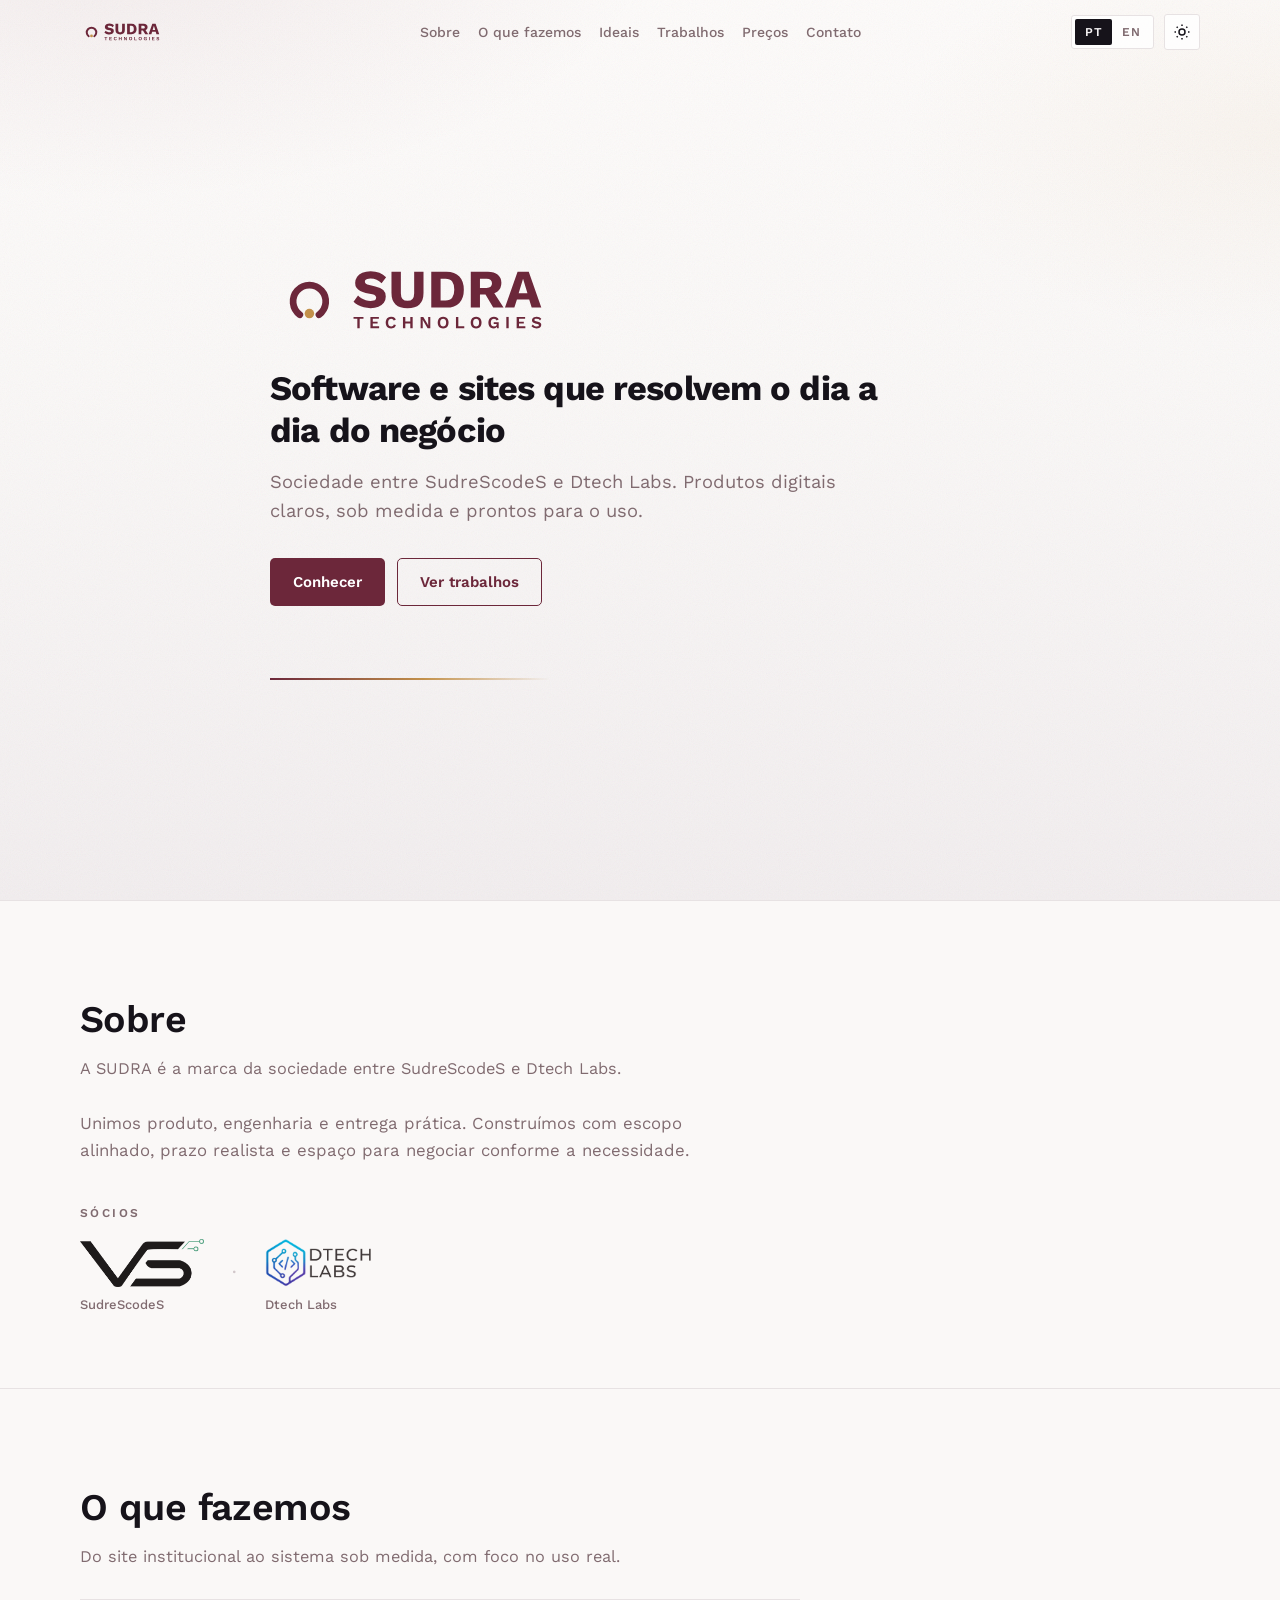
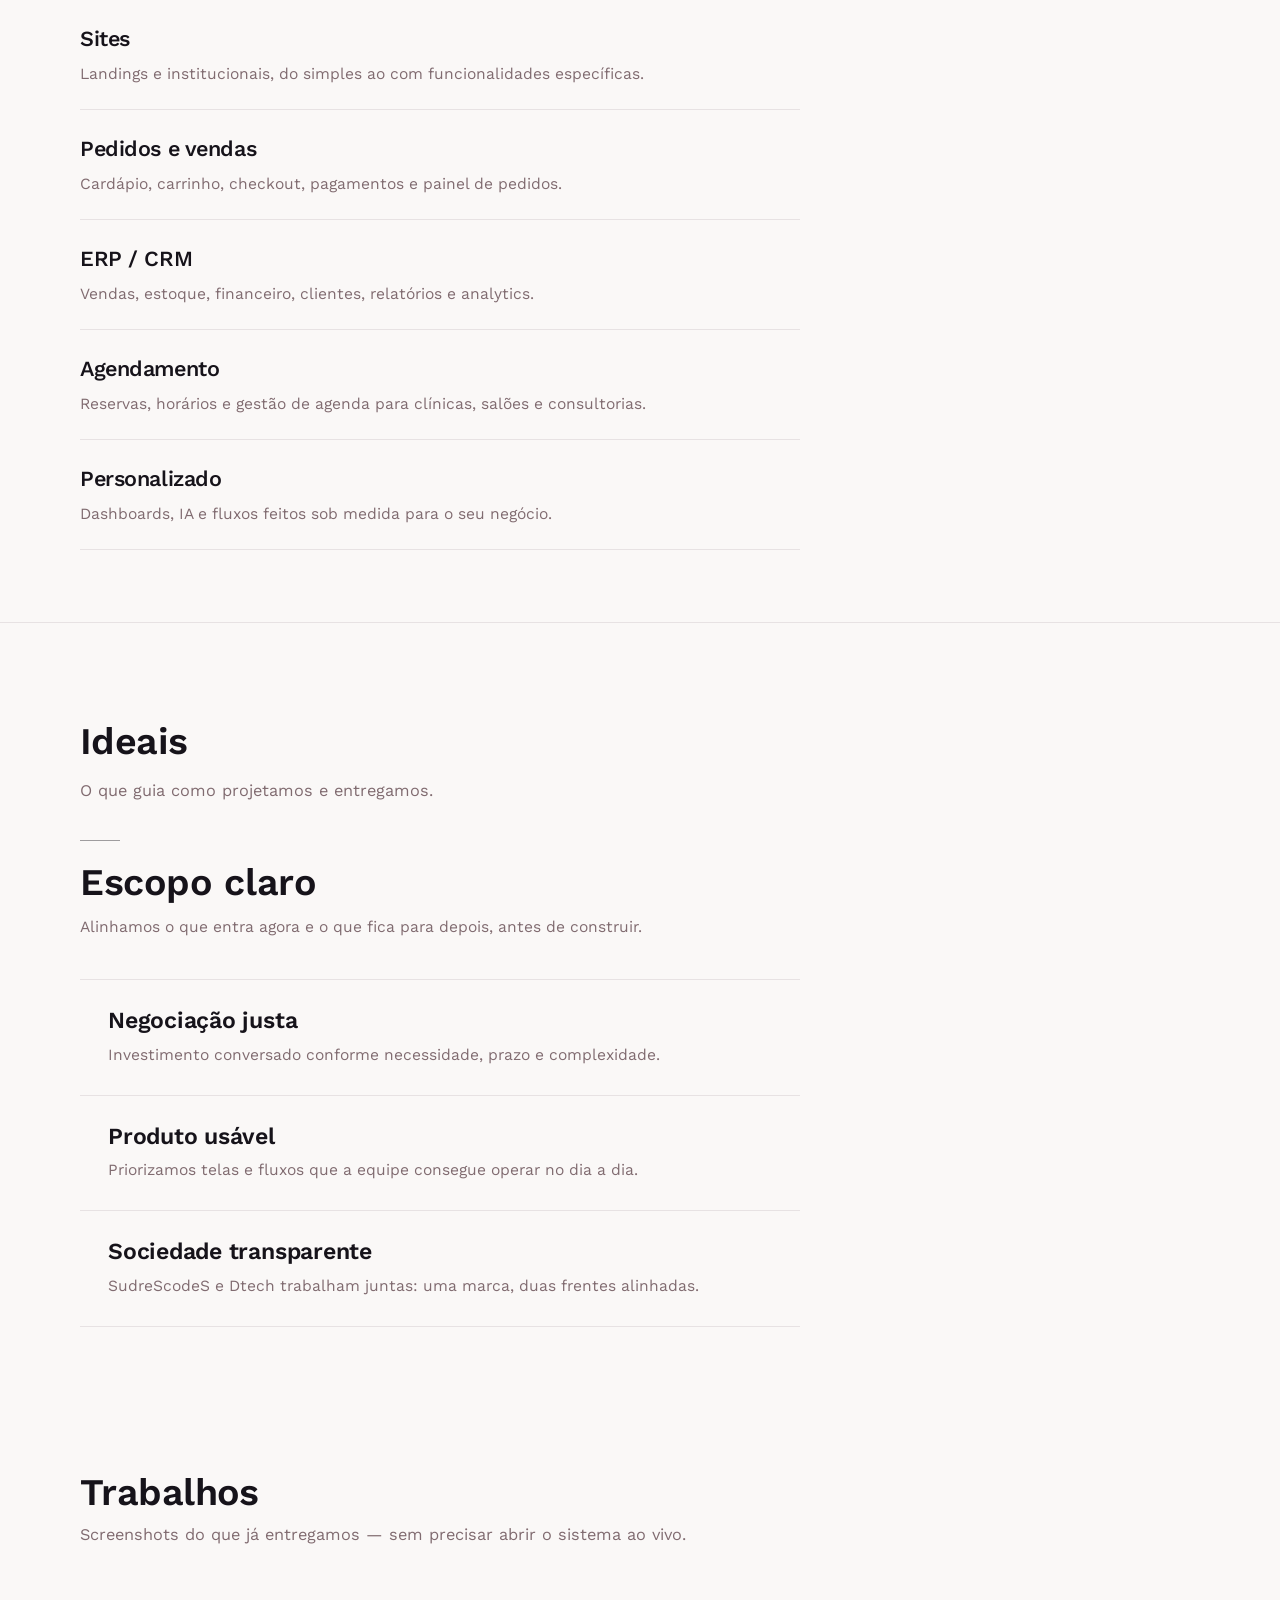
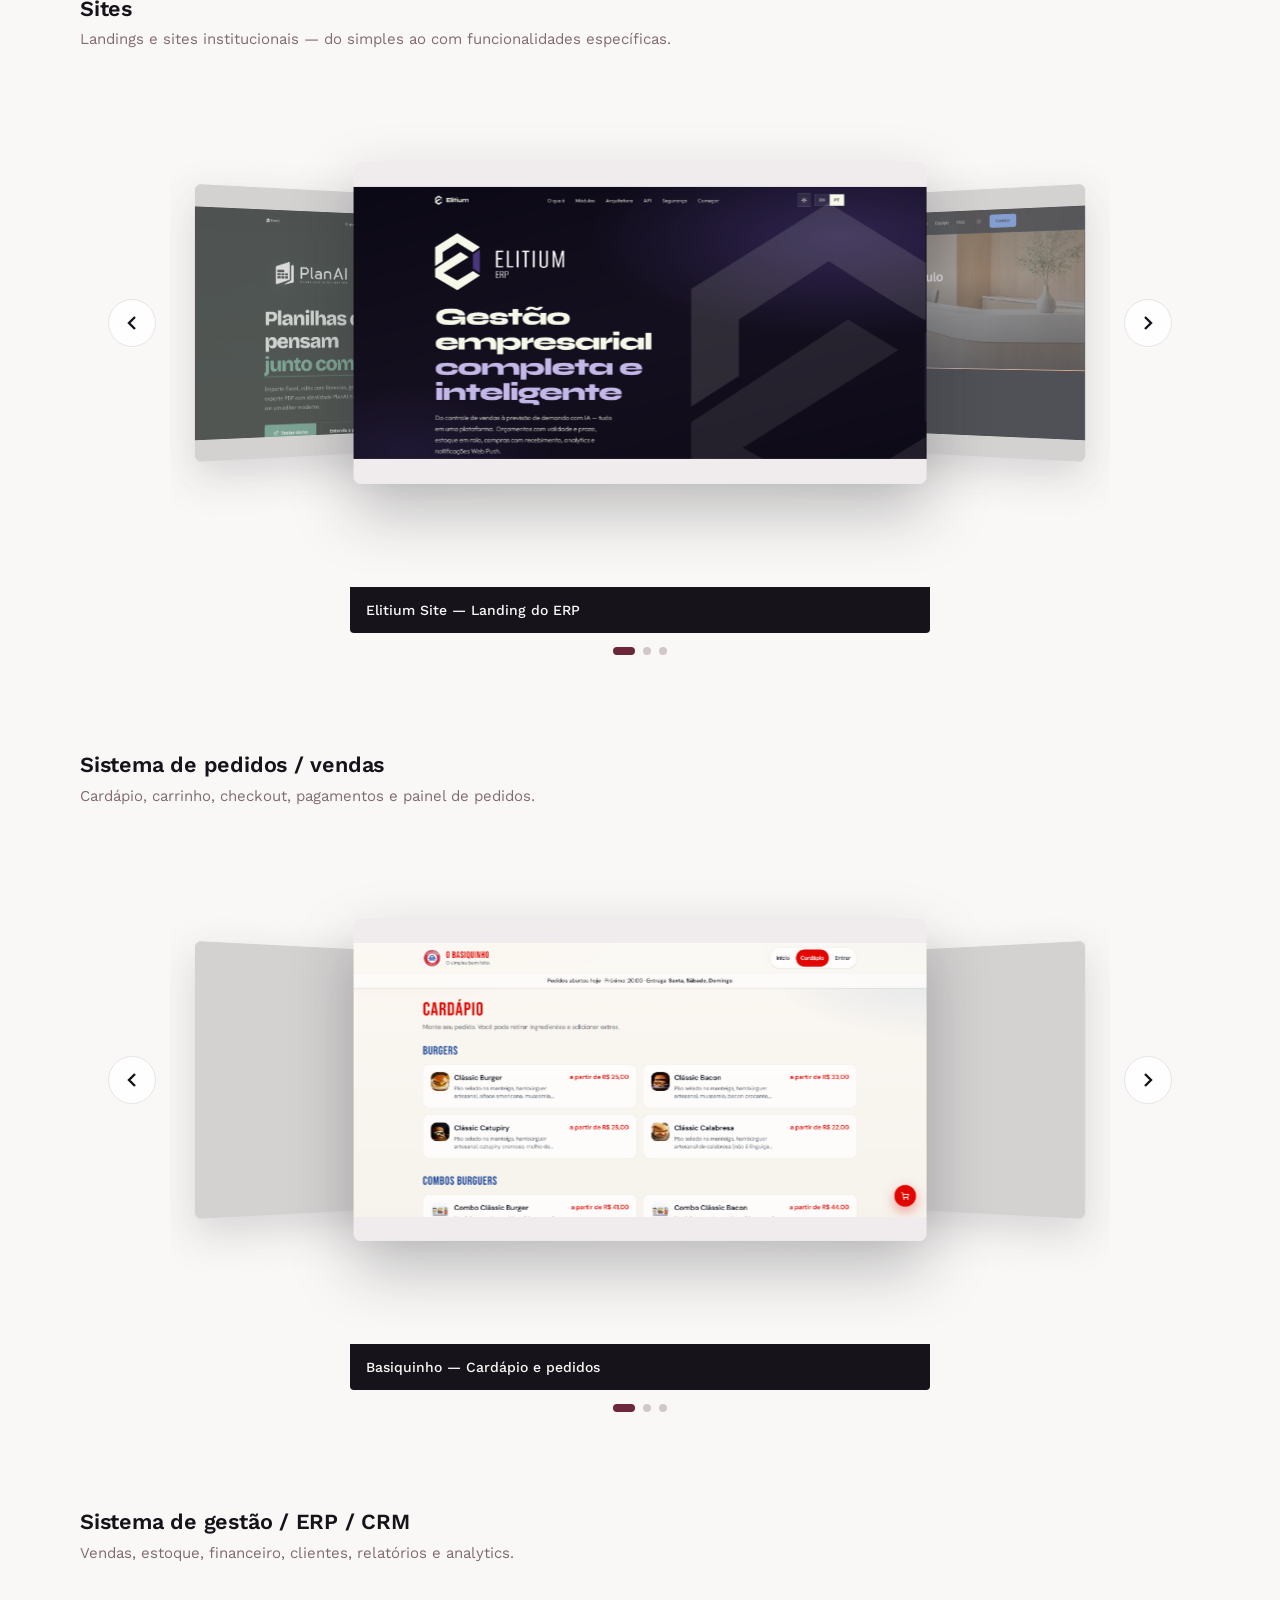
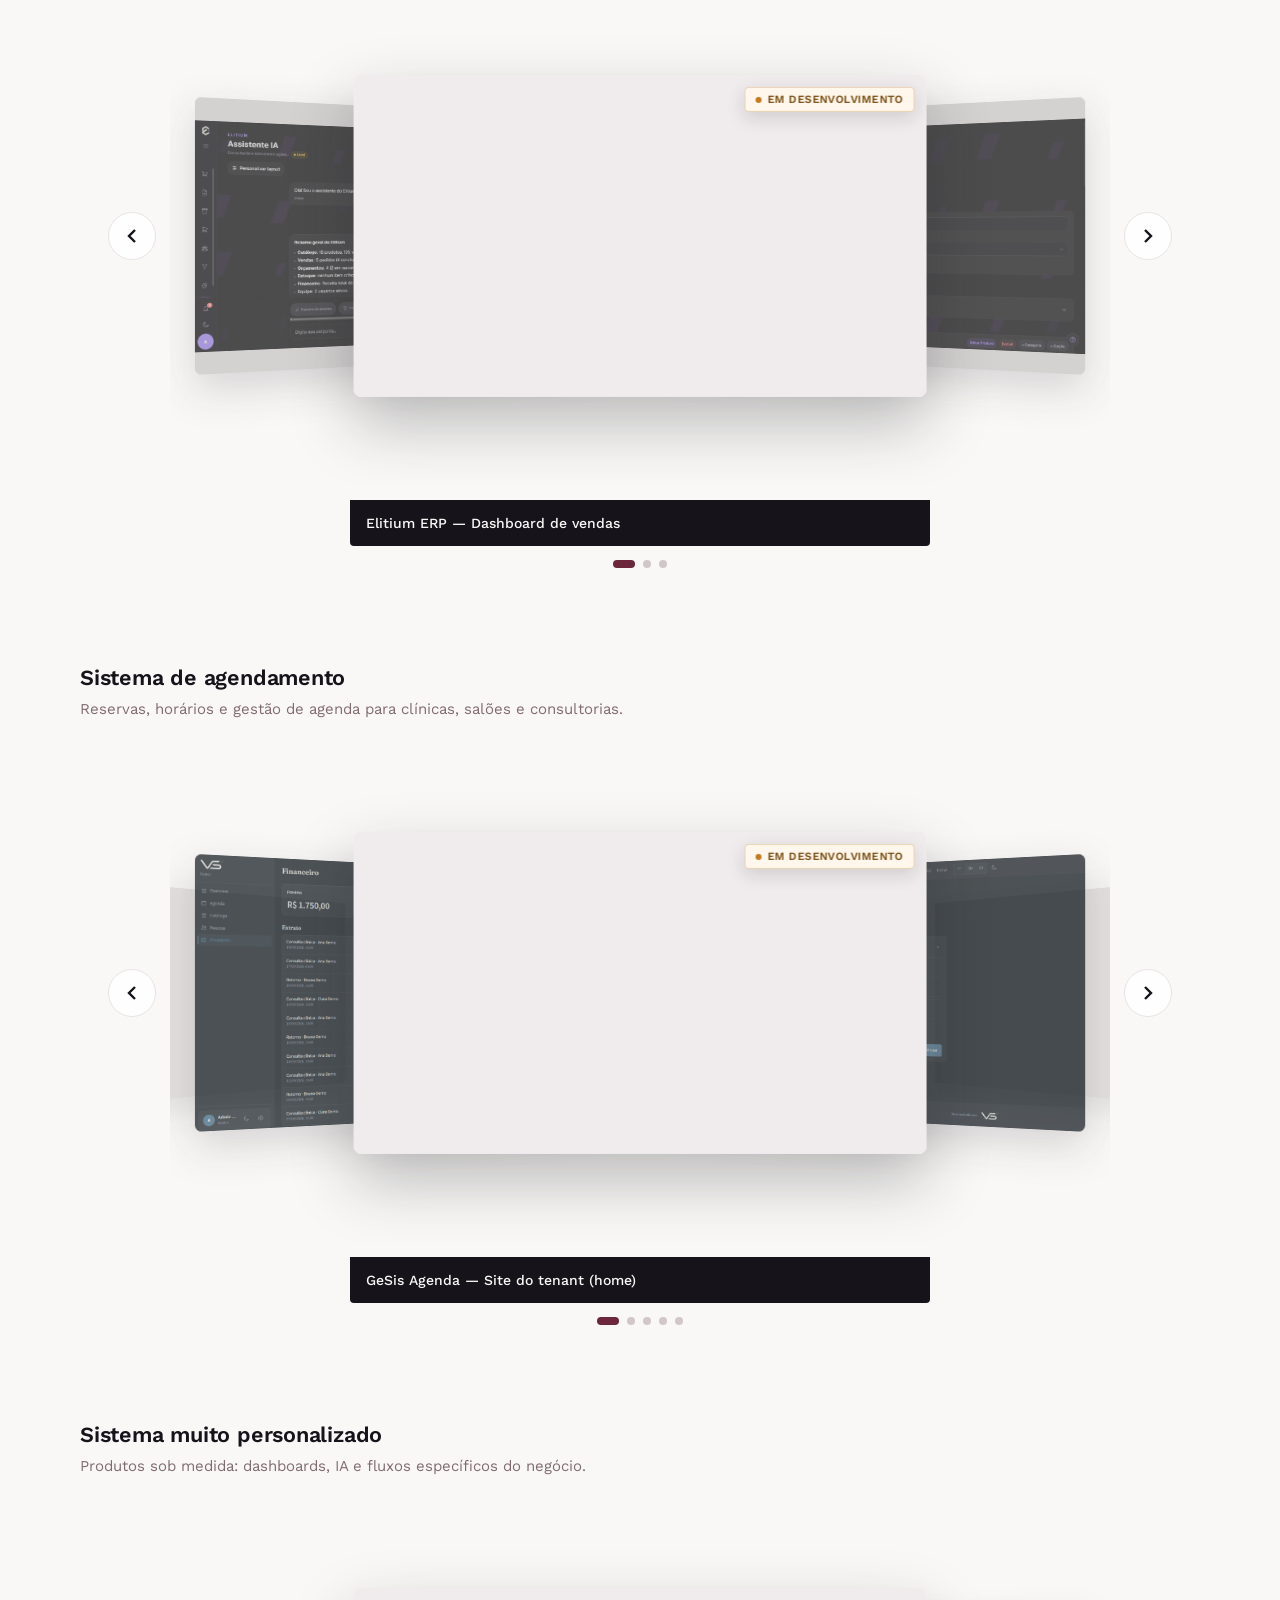
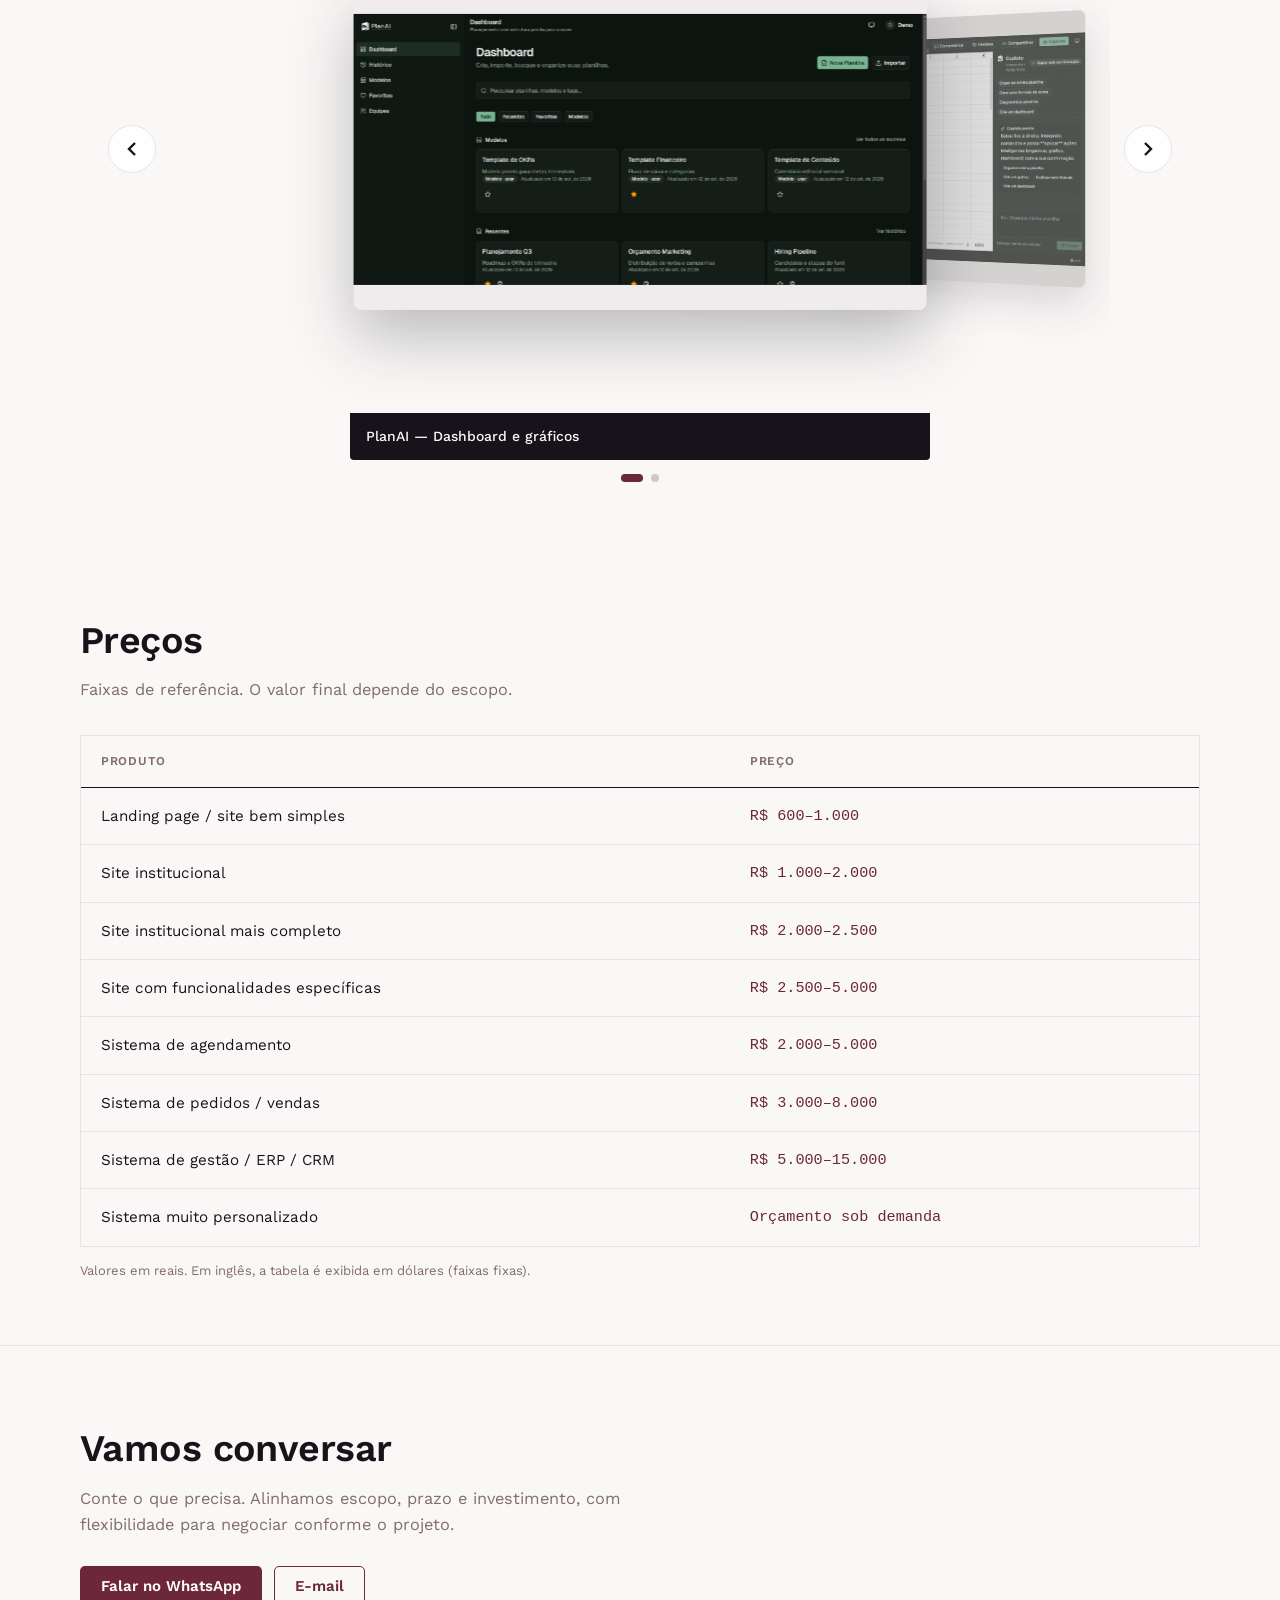
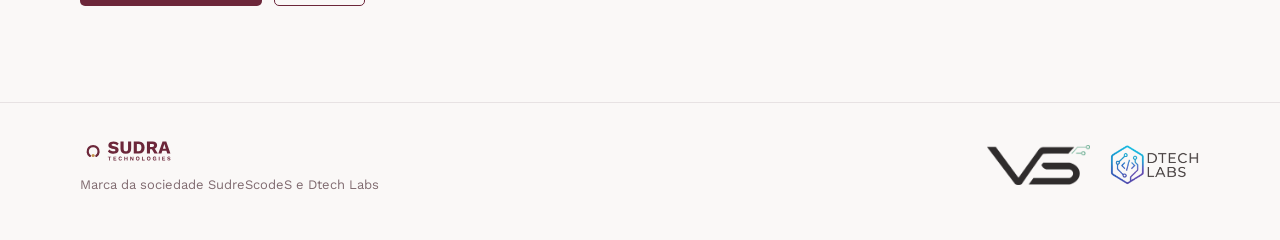
==== commit 7d4cb9a9: "Restaura os socios SudreScodeS e Dtech Labs na SUDRA. Volta logos, bloco de socios, rodape e copy da" ====
--- a/index.html
+++ b/index.html
@@ -132,6 +132,8 @@
         }
         document.documentElement.setAttribute("data-theme", t);
         var map = {
+          vs: { light: "assets/LogoC-VS.png", dark: "assets/LogoE-VS.png" },
+          dl: { light: "assets/LogoC-DL.png", dark: "assets/LogoE-DL.png" },
           sudra: { light: "assets/sudra-lockup-light.svg", dark: "assets/sudra-lockup-dark.svg" },
           "sudra-icon": { light: "assets/sudra-icon-light.svg", dark: "assets/sudra-icon-dark.svg" },
         };
@@ -215,7 +217,7 @@
           />
         </div>
         <h1 data-i18n="hero.headline">Software e sites que resolvem o dia a dia do negócio</h1>
-        <p data-i18n="hero.sub">SUDRA Technologies. Produtos digitais claros, sob
+        <p data-i18n="hero.sub">Sociedade entre SudreScodeS e Dtech Labs. Produtos digitais claros, sob
           medida e prontos para o uso.</p>
         <div class="hero-actions">
           <a class="btn btn-primary" href="#about" data-i18n="hero.ctaAbout">Conhecer</a>
@@ -229,9 +231,26 @@
       <div class="container">
         <div class="section-head">
           <h2 data-i18n="about.title">Sobre</h2>
-          <p data-i18n="about.lead">A SUDRA é uma empresa de tecnologia focada em sites e sistemas que o negócio usa de fato.</p>
+          <p data-i18n="about.lead">A SUDRA é a marca da sociedade entre SudreScodeS e Dtech Labs.</p>
         </div>
         <p class="about-body" data-i18n="about.body">Unimos produto, engenharia e entrega prática. Construímos com escopo alinhado, prazo realista e espaço para negociar conforme a necessidade.</p>
+        <div class="partners">
+          <p class="partners-label" data-i18n="about.partners">Sócios</p>
+          <div class="partners-row">
+            <a class="partner" href="https://github.com/SudreScodeS" target="_blank" rel="noopener noreferrer"
+              data-i18n-aria="about.partnerVsAria" aria-label="SudreScodeS">
+              <img class="partner-logo theme-logo" data-logo="vs" src="assets/LogoE-VS.png" alt="SudreScodeS"
+                width="140" height="55" />
+              <span data-i18n="about.partnerVs">SudreScodeS</span>
+            </a>
+            <span class="partners-and" aria-hidden="true">·</span>
+            <a class="partner" href="#about" data-i18n-aria="about.partnerDlAria" aria-label="Dtech Labs">
+              <img class="partner-logo theme-logo" data-logo="dl" src="assets/LogoE-DL.png" alt="Dtech Labs" width="140"
+                height="55" />
+              <span data-i18n="about.partnerDl">Dtech Labs</span>
+            </a>
+          </div>
+        </div>
       </div>
     </section>
 
@@ -288,8 +307,8 @@
             <p data-i18n="ideals.3.desc">Priorizamos telas e fluxos que a equipe consegue operar no dia a dia.</p>
           </article>
           <article class="ideal">
-            <h3 data-i18n="ideals.4.title">Entrega transparente</h3>
-            <p data-i18n="ideals.4.desc">Comunicamos progresso, riscos e decisões com clareza do primeiro alinhamento à entrega.</p>
+            <h3 data-i18n="ideals.4.title">Sociedade transparente</h3>
+            <p data-i18n="ideals.4.desc">SudreScodeS e Dtech trabalham juntas: uma marca, duas frentes alinhadas.</p>
           </article>
         </div>
       </div>
@@ -362,7 +381,16 @@
           width="140"
           height="46"
         />
-        <p data-i18n="footer.note">SUDRA Technologies</p>
+        <p data-i18n="footer.note">Marca da sociedade SudreScodeS e Dtech Labs</p>
+      </div>
+      <div class="footer-partners">
+        <a class="footer-partner" href="https://github.com/SudreScodeS" target="_blank" rel="noopener noreferrer"
+          data-i18n-aria="about.partnerVsAria" aria-label="SudreScodeS">
+          <img class="theme-logo" data-logo="vs" src="assets/LogoE-VS.png" alt="SudreScodeS" width="110" height="43" />
+        </a>
+        <a class="footer-partner" href="#about" data-i18n-aria="about.partnerDlAria" aria-label="Dtech Labs">
+          <img class="theme-logo" data-logo="dl" src="assets/LogoE-DL.png" alt="Dtech Labs" width="110" height="43" />
+        </a>
       </div>
     </div>
   </footer>
--- a/css/styles.css
+++ b/css/styles.css
@@ -778,18 +778,36 @@
 
 .works-head {
   padding-top: 72px;
-  margin-bottom: 28px;
+  margin-bottom: 36px;
+}
+
+.works-head h2 {
+  font-size: clamp(2rem, 4.2vw, 2.75rem);
+  font-weight: 700;
+  letter-spacing: -0.025em;
+  line-height: 1.15;
+  margin-bottom: 0.55rem;
+  color: var(--text-primary);
+}
+
+.works-head p {
+  font-size: 1.05rem;
+  line-height: 1.55;
+  color: var(--text-secondary);
+  max-width: 36rem;
 }
 
 /* —— Works side rail —— */
 .works {
   scroll-margin-top: calc(var(--nav-h) + 16px);
   position: relative;
+  --works-rail-w: 7.25rem;
+  --works-rail-gap: 1rem;
 }
 
 .works-rail {
   position: fixed;
-  left: 14px;
+  left: max(12px, env(safe-area-inset-left, 0px));
   top: 50%;
   transform: translateY(calc(-50% + 8px));
   z-index: 35;
@@ -812,11 +830,11 @@
 .works-rail-list {
   list-style: none;
   margin: 0;
-  padding: 10px 10px;
+  padding: 8px 8px;
   display: flex;
   flex-direction: column;
   align-items: stretch;
-  gap: 8px;
+  gap: 6px;
   background: var(--nav-bg);
   backdrop-filter: blur(12px);
   -webkit-backdrop-filter: blur(12px);
@@ -824,7 +842,7 @@
   border-radius: 6px;
   box-shadow: 0 10px 28px rgba(18, 20, 23, 0.07);
   width: max-content;
-  max-width: none;
+  max-width: var(--works-rail-w);
   min-width: 0;
   box-sizing: border-box;
 }
@@ -859,8 +877,16 @@
   border-left-color: var(--ink);
 }
 
-/* Em telas médias a rail lateral invade o conteúdo — usa a barra inferior */
-@media (max-width: 1180px) {
+/* Desktop: reserva faixa à esquerda para a rail não cobrir os prints */
+@media (min-width: 1360px) {
+  body.works-rail-open #works {
+    padding-left: calc(var(--works-rail-w) + var(--works-rail-gap) + 12px);
+    transition: padding-left 0.28s var(--ease-soft);
+  }
+}
+
+/* Telas menores: barra inferior + folga no fim das seções */
+@media (max-width: 1359px) {
   .works-rail {
     left: 0;
     right: 0;
@@ -869,7 +895,7 @@
     transform: translateY(12px);
     display: flex;
     justify-content: center;
-    padding: 0 12px max(22px, calc(env(safe-area-inset-bottom, 0px) + 14px));
+    padding: 0 12px max(16px, calc(env(safe-area-inset-bottom, 0px) + 10px));
   }
 
   .works-rail.is-visible {
@@ -880,20 +906,26 @@
     flex-direction: row;
     flex-wrap: nowrap;
     align-items: center;
-    gap: 4px;
-    padding: 8px 10px;
-    max-width: min(100%, 560px);
+    gap: 2px;
+    padding: 7px 8px;
+    max-width: min(100%, 520px);
+    width: auto;
     overflow-x: auto;
     -webkit-overflow-scrolling: touch;
     border-radius: 999px;
+    scrollbar-width: none;
+  }
+
+  .works-rail-list::-webkit-scrollbar {
+    display: none;
   }
 
   .works-rail-list a {
-    padding: 6px 10px;
+    padding: 6px 8px;
     border-left: none;
     border-bottom: 1px solid transparent;
     white-space: nowrap;
-    font-size: 0.625rem;
+    font-size: 0.6rem;
   }
 
   .works-rail-list a.is-active {
@@ -902,16 +934,61 @@
   }
 
   body.works-rail-open {
-    padding-bottom: calc(74px + env(safe-area-inset-bottom, 0px));
+    --works-rail-bottom-h: calc(52px + env(safe-area-inset-bottom, 0px) + 16px);
+    padding-bottom: var(--works-rail-bottom-h);
+  }
+
+  /* Encolhe o deck para a barra não cobrir o print */
+  body.works-rail-open #works-mount .coverflow {
+    height: min(38vh, 300px);
+    margin-bottom: 4px;
+  }
+
+  body.works-rail-open #works-mount .work-section {
+    padding-bottom: 56px;
+  }
+
+  body.works-rail-open #works-mount .work-section:last-child {
+    padding-bottom: 64px;
+  }
+
+  body.works-rail-open #works-mount .carousel-caption {
+    margin-bottom: 4px;
   }
 }
 
 /* —— Work sections —— */
 .work-section {
-  padding: 72px 0 40px;
+  padding: 56px 0 40px;
   overflow-x: clip;
   overflow-y: visible;
   scroll-margin-top: calc(var(--nav-h) + 28px);
+}
+
+#works-mount .work-section:first-child {
+  padding-top: 20px;
+}
+
+.work-section .section-head {
+  margin-bottom: 22px;
+}
+
+.work-section .section-head h3 {
+  font-family: var(--font-sans);
+  font-size: clamp(1.15rem, 2vw, 1.35rem);
+  font-weight: 600;
+  letter-spacing: -0.01em;
+  line-height: 1.3;
+  margin-bottom: 0.35rem;
+  color: var(--text-primary);
+}
+
+.work-section .section-head p {
+  font-size: 0.9375rem;
+  line-height: 1.5;
+  color: var(--text-secondary);
+  max-width: 40rem;
+  margin: 0;
 }
 
 #works-mount {
@@ -1661,7 +1738,7 @@
 .footer-inner {
   display: flex;
   align-items: center;
-  justify-content: flex-start;
+  justify-content: space-between;
   gap: 24px;
   flex-wrap: wrap;
 }
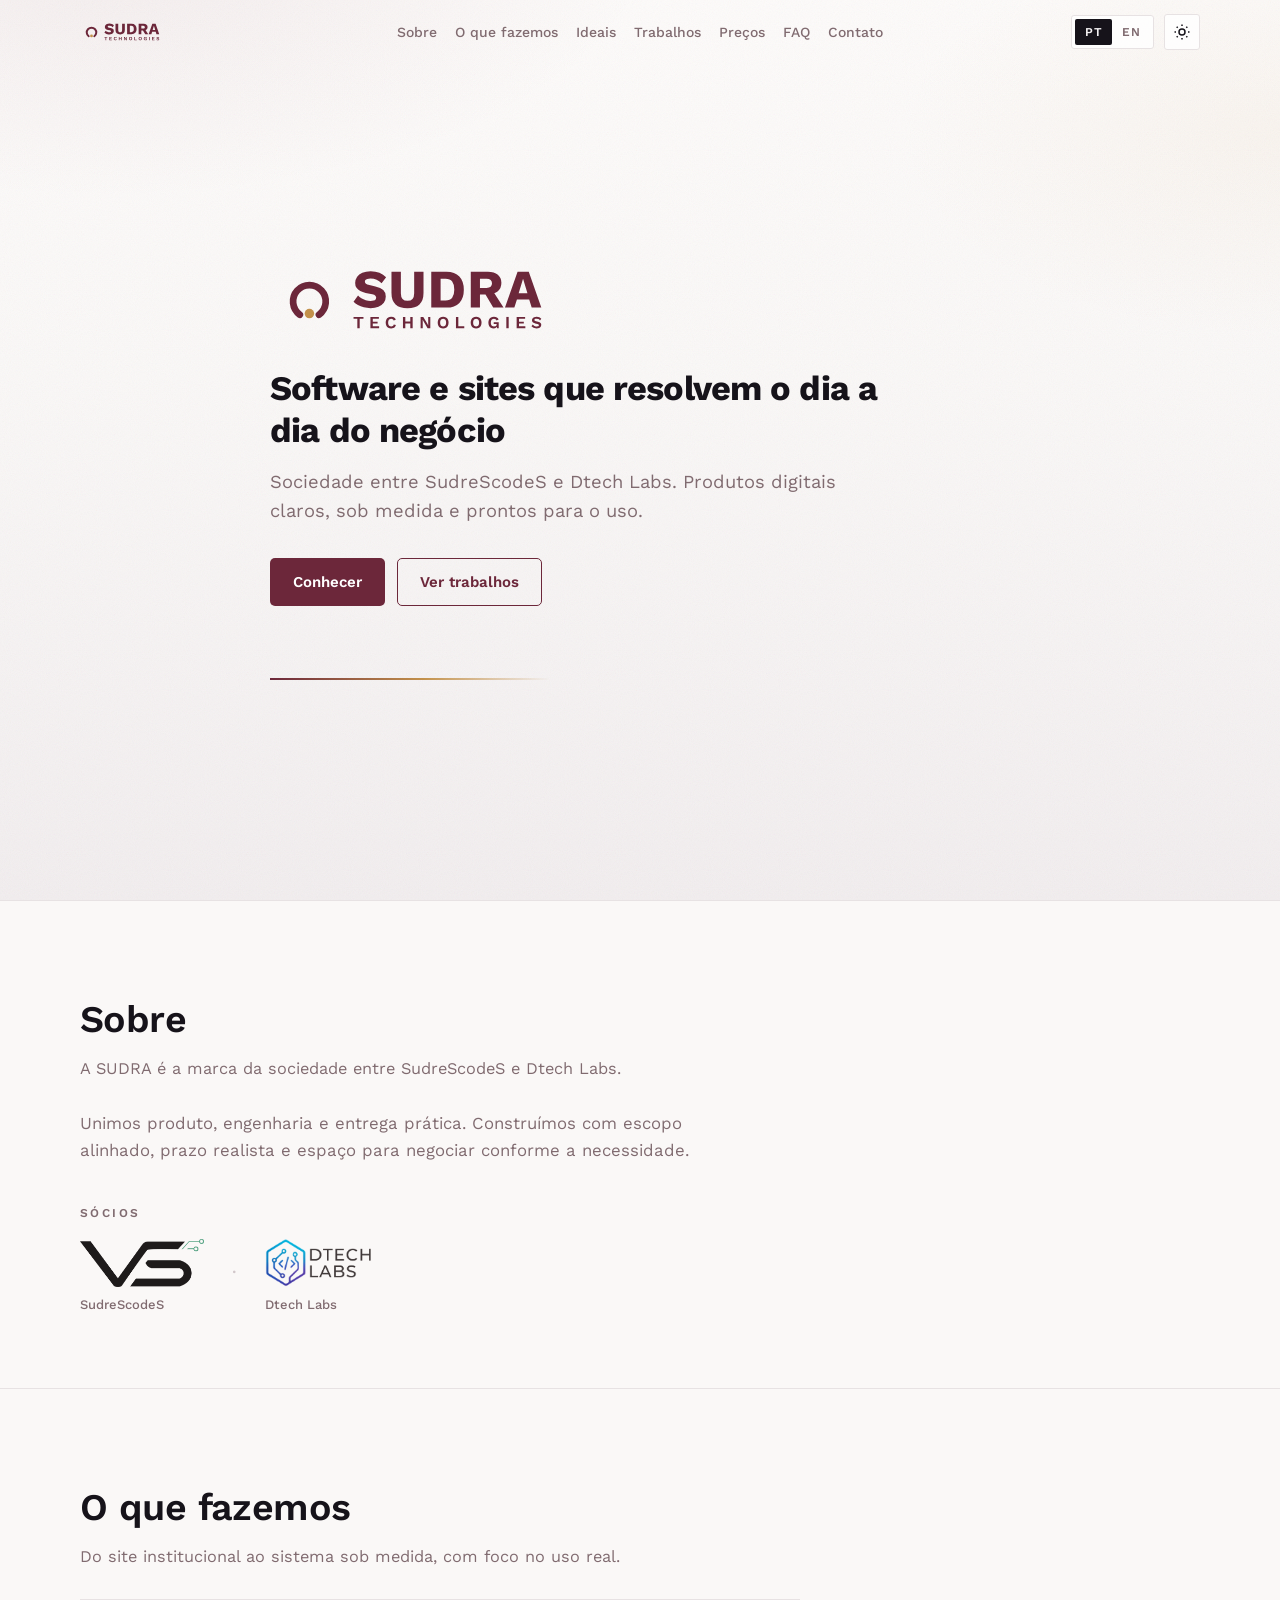
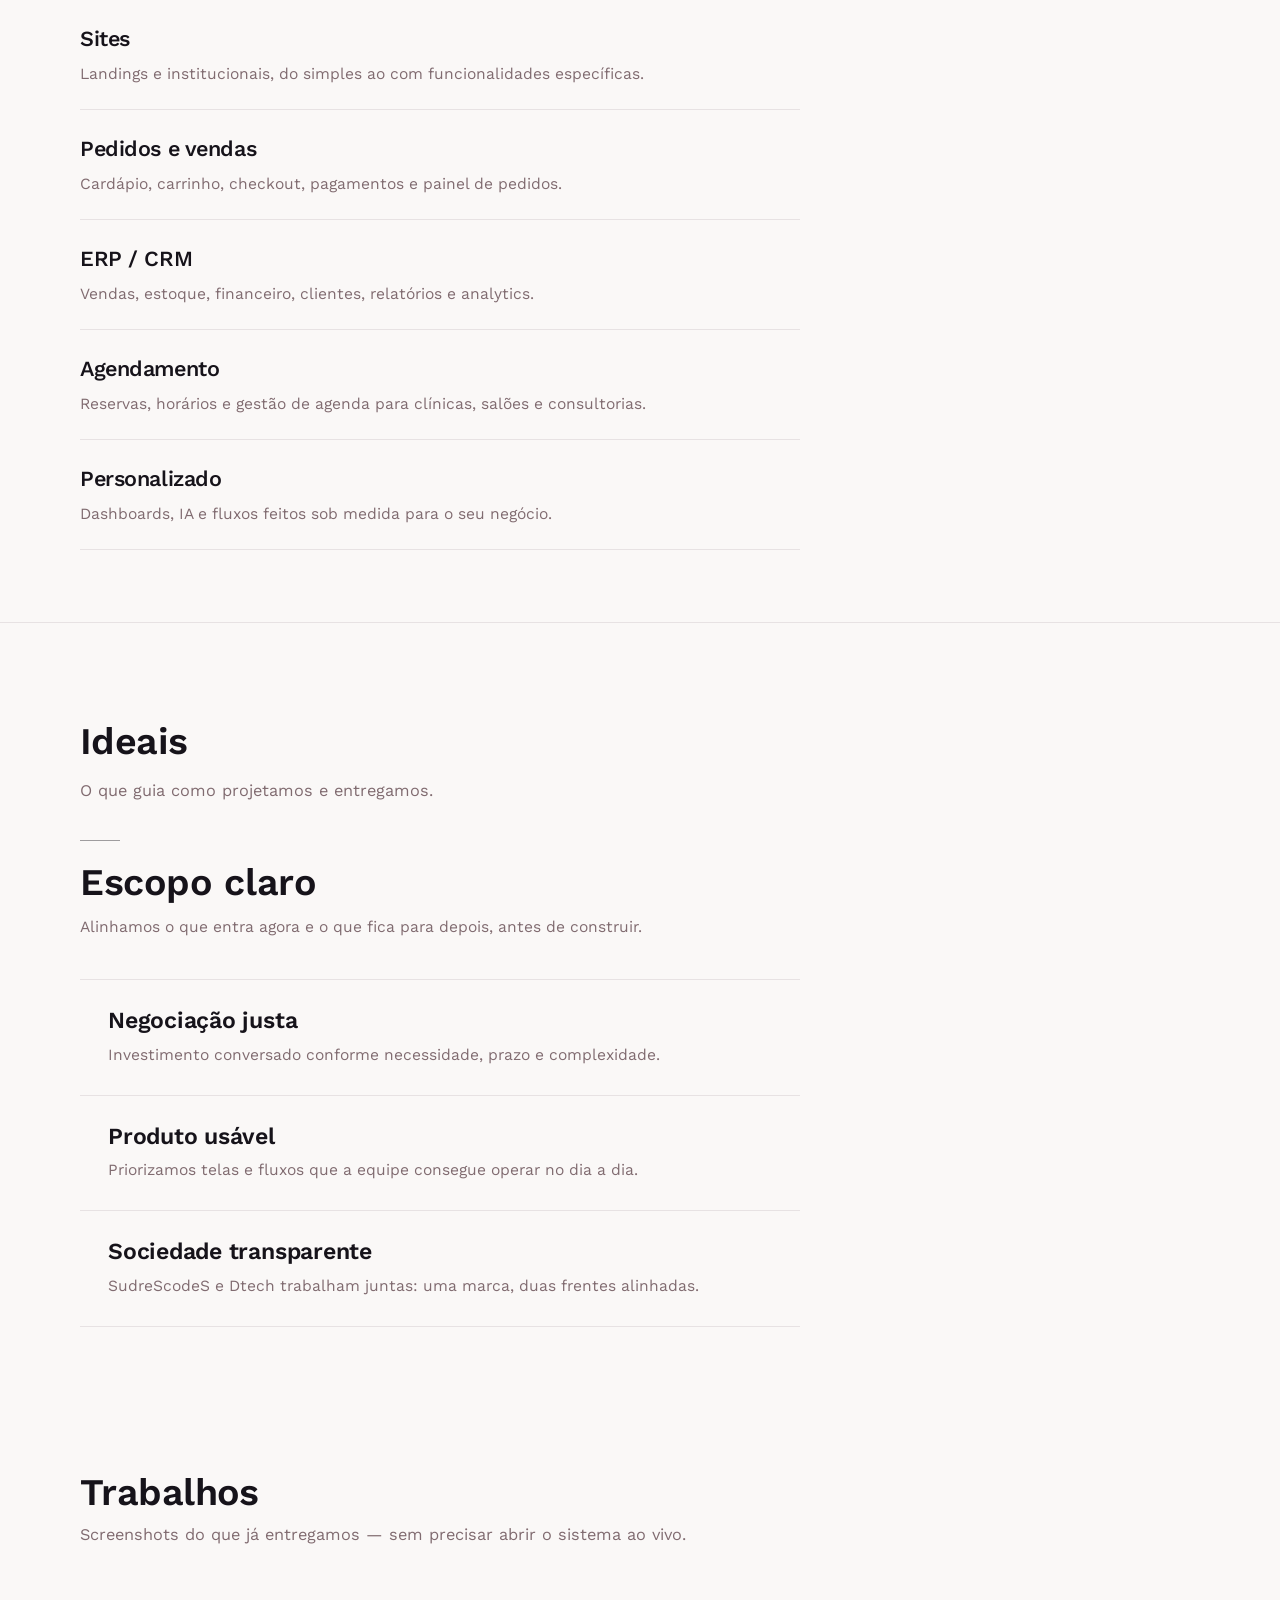
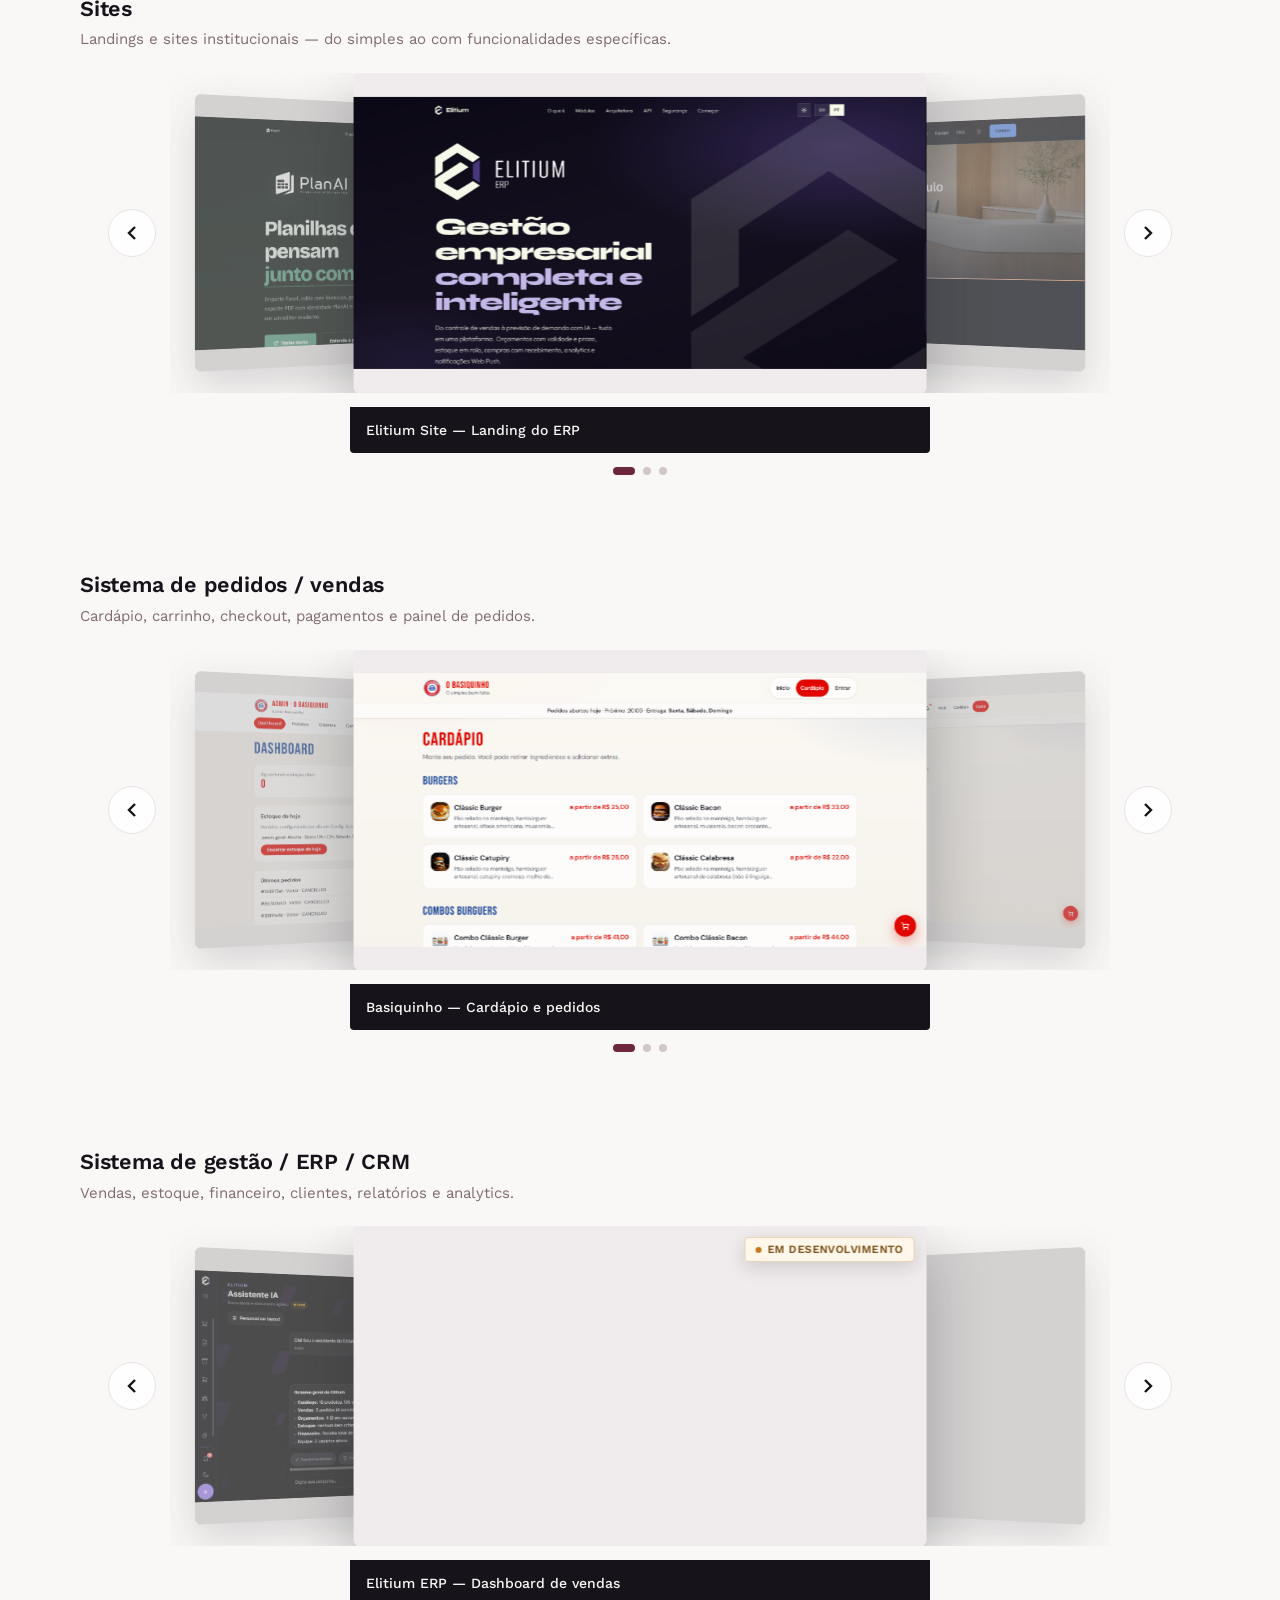
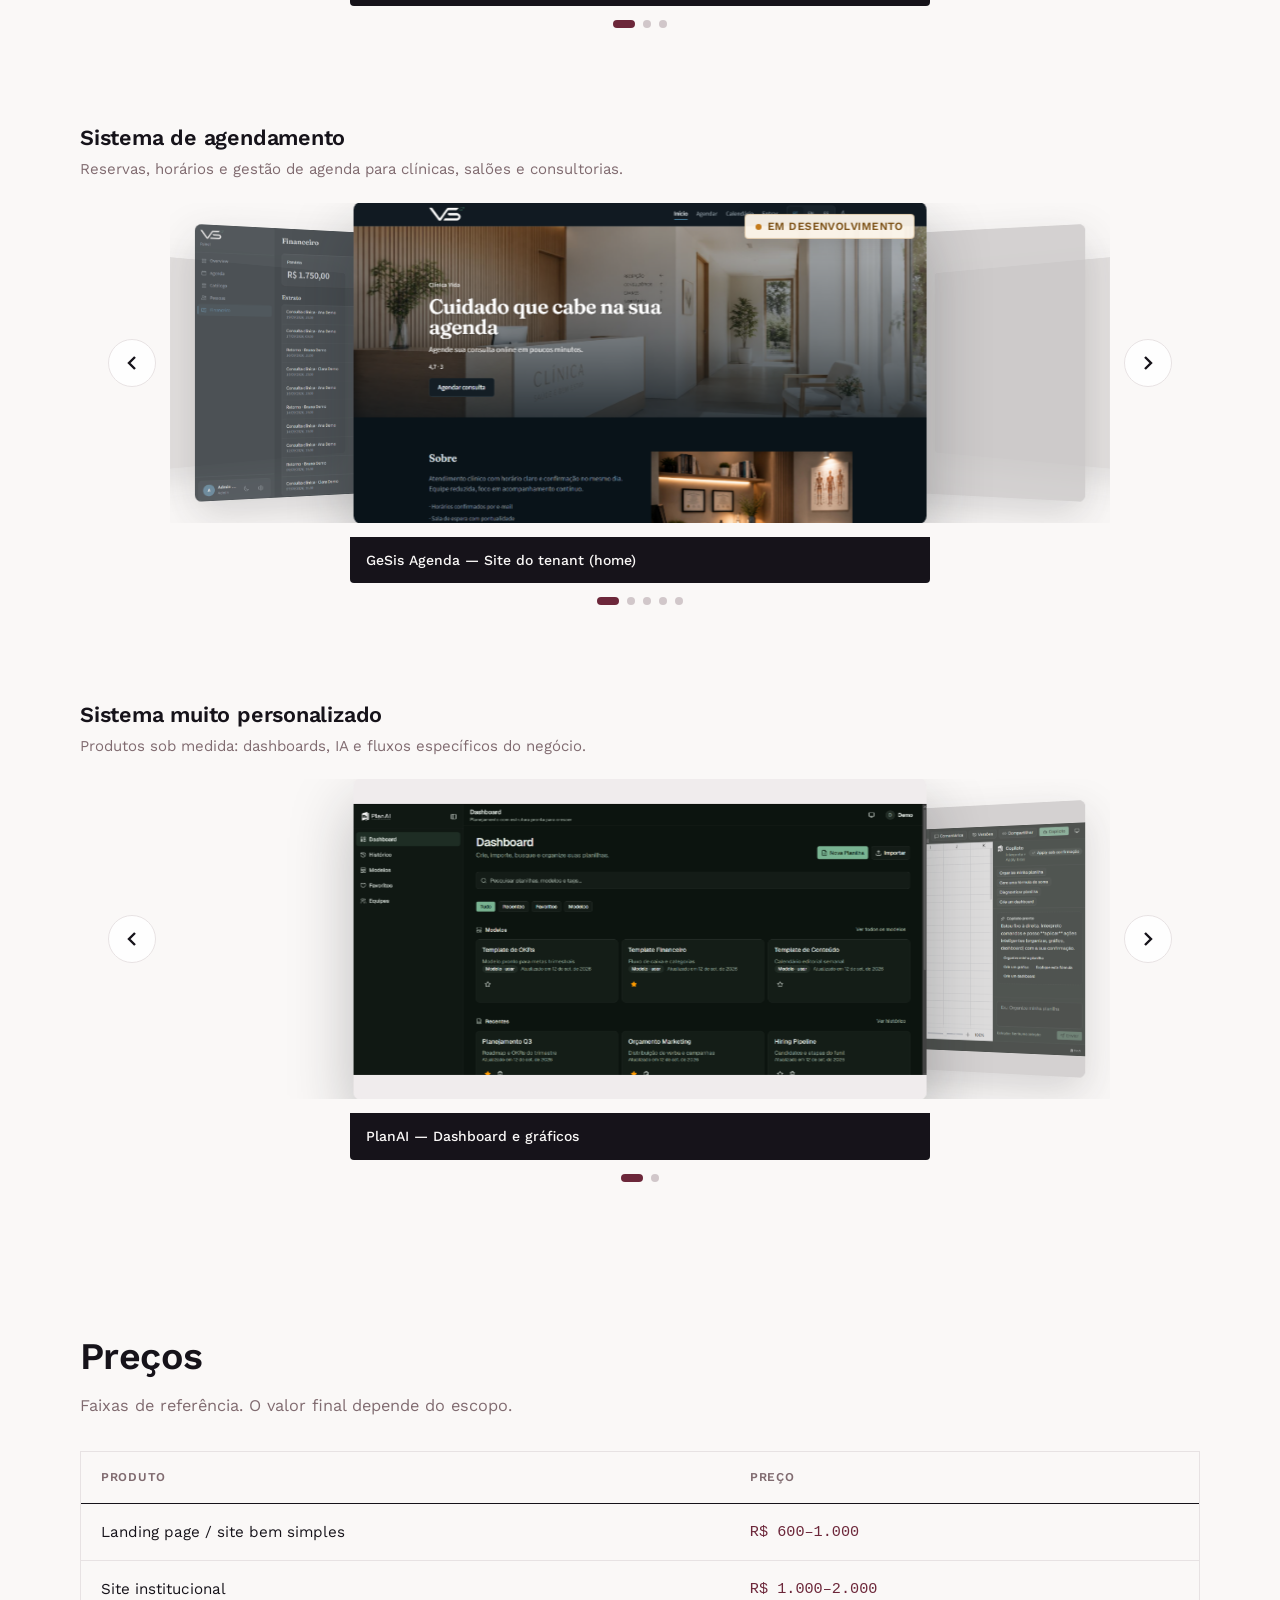
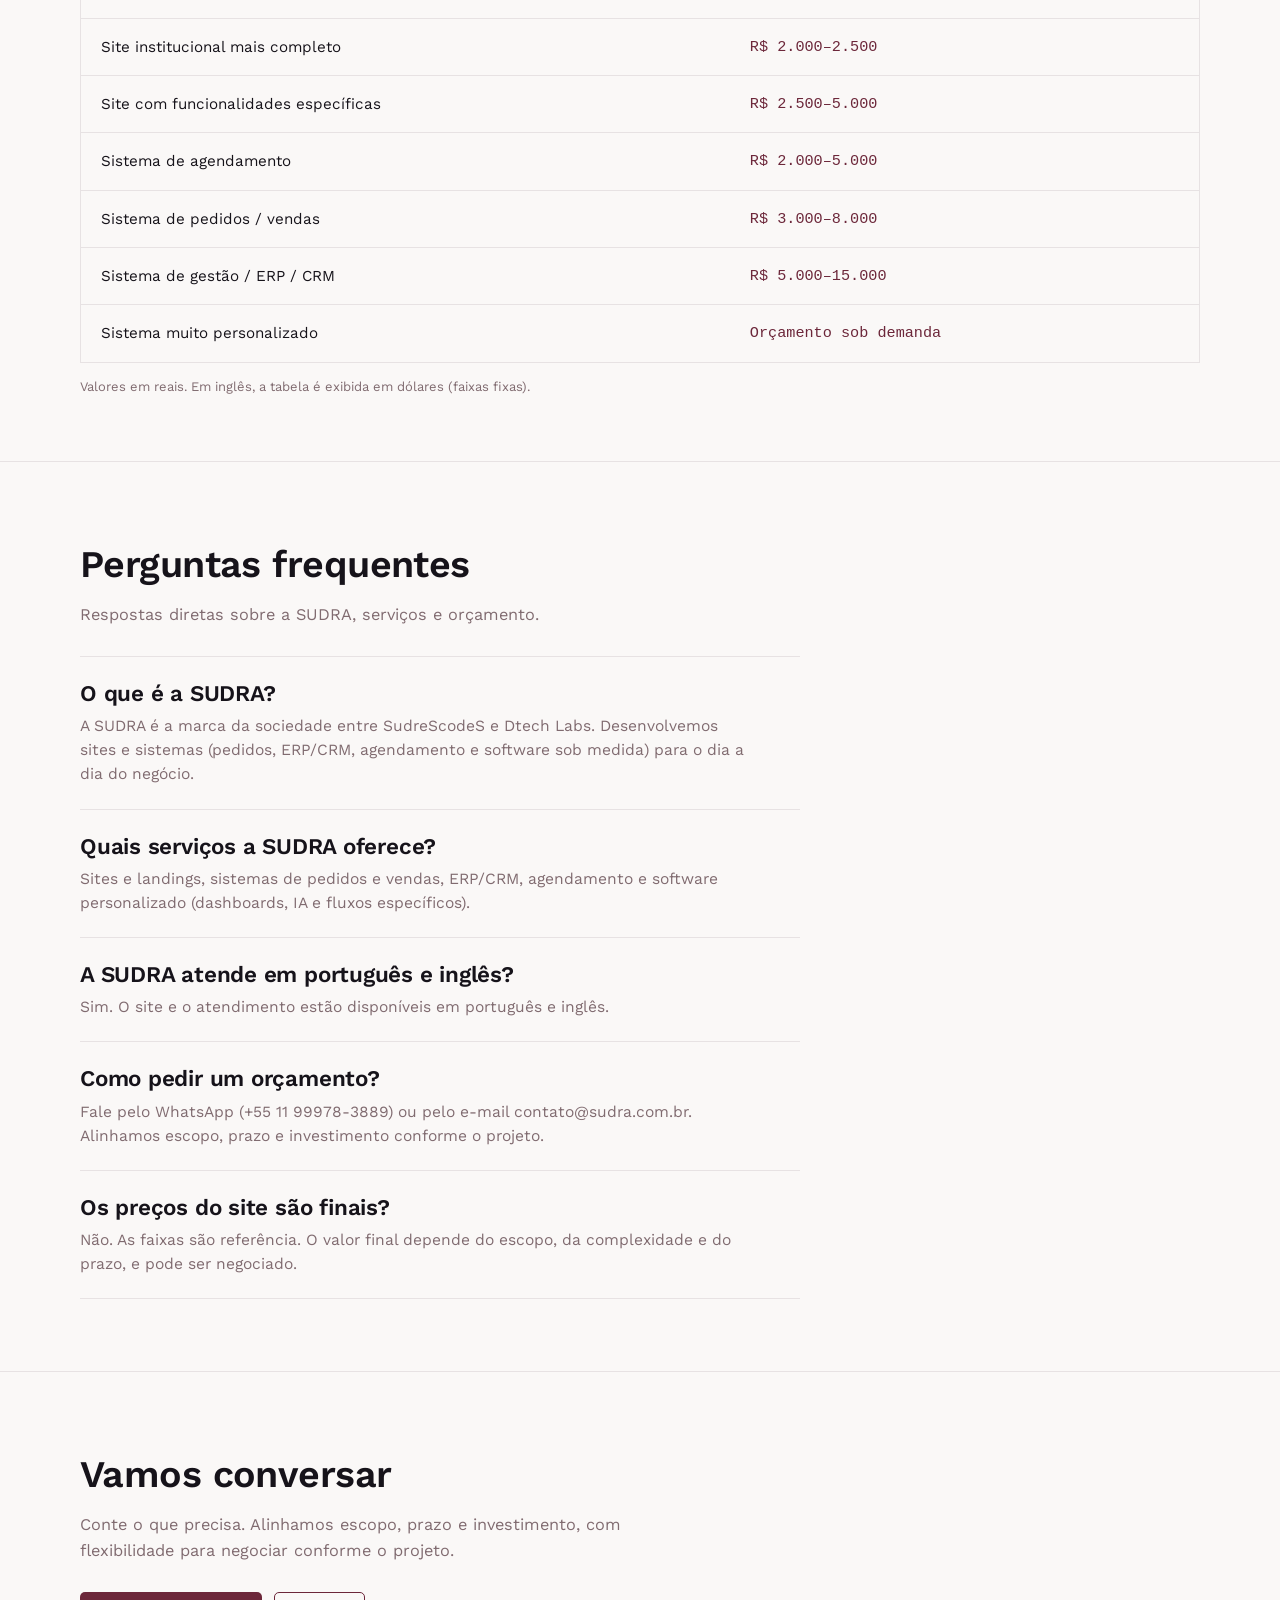
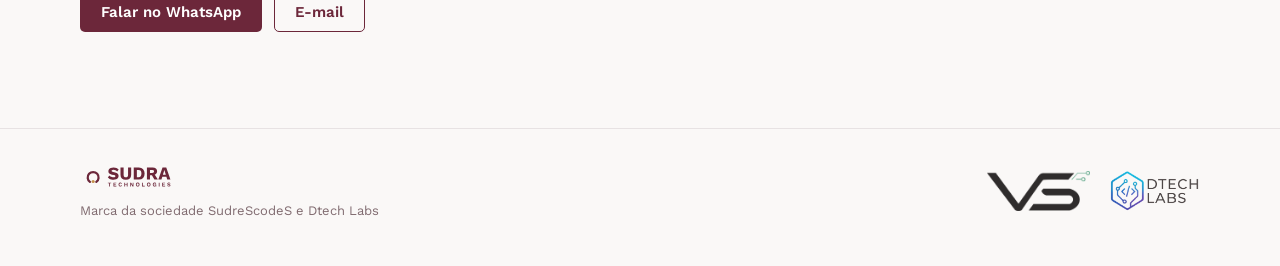
==== commit 02c4fd62: "Prepara o site para busca e descoberta por IA: FAQ, schema e llms.txt. Co-authored-by: Cursor <curso" ====
--- a/index.html
+++ b/index.html
@@ -34,10 +34,10 @@
     property="og:description"
     content="Sites, sistemas de pedidos, ERP/CRM, agendamento e software sob medida pela SUDRA Technologies."
   />
-  <meta property="og:image" content="https://zdtecnologia.com.br/assets/sudra-lockup-dark-1200.png" />
+  <meta property="og:image" content="https://zdtecnologia.com.br/assets/og-image.png" />
   <meta property="og:image:type" content="image/png" />
-  <meta property="og:image:width" content="1200" />
-  <meta property="og:image:height" content="400" />
+  <meta property="og:image:width" content="1280" />
+  <meta property="og:image:height" content="720" />
   <meta property="og:image:alt" content="SUDRA Technologies" />
 
   <!-- Twitter -->
@@ -47,28 +47,32 @@
     name="twitter:description"
     content="Sites, sistemas de pedidos, ERP/CRM, agendamento e software sob medida pela SUDRA Technologies."
   />
-  <meta name="twitter:image" content="https://zdtecnologia.com.br/assets/sudra-lockup-dark-1200.png" />
+  <meta name="twitter:image" content="https://zdtecnologia.com.br/assets/og-image.png" />
   <meta name="twitter:image:alt" content="SUDRA Technologies" />
 
   <link rel="icon" href="assets/sudra-icon-light.svg" type="image/svg+xml" />
   <link rel="icon" href="assets/favicon-32.png" type="image/png" sizes="32x32" />
   <link rel="apple-touch-icon" href="assets/apple-touch-icon.png" />
+  <link rel="alternate" type="text/plain" href="https://zdtecnologia.com.br/llms.txt" title="LLM context" />
 
   <script type="application/ld+json">
   {
     "@context": "https://schema.org",
     "@graph": [
       {
-        "@type": "Organization",
+        "@type": ["Organization", "ProfessionalService"],
         "@id": "https://zdtecnologia.com.br/#organization",
         "name": "SUDRA",
         "legalName": "SUDRA Technologies",
         "url": "https://zdtecnologia.com.br/",
         "logo": {
           "@type": "ImageObject",
-          "url": "https://zdtecnologia.com.br/assets/sudra-lockup-dark-1200.png"
+          "url": "https://zdtecnologia.com.br/assets/sudra-lockup-dark-1200.png",
+          "width": 1200,
+          "height": 395
         },
-        "description": "Sites e sistemas para o dia a dia do negócio.",
+        "image": "https://zdtecnologia.com.br/assets/og-image.png",
+        "description": "Sites, sistemas de pedidos, ERP/CRM, agendamento e software sob medida para o dia a dia do negócio.",
         "email": "contato@sudra.com.br",
         "foundingDate": "2024",
         "sameAs": [
@@ -81,7 +85,10 @@
           "availableLanguage": ["Portuguese", "English"],
           "url": "https://wa.me/5511999783889"
         },
-        "areaServed": "BR",
+        "areaServed": {
+          "@type": "Country",
+          "name": "Brazil"
+        },
         "knowsAbout": [
           "Web development",
           "Custom software",
@@ -89,6 +96,84 @@
           "CRM",
           "Scheduling systems",
           "E-commerce ordering systems"
+        ],
+        "hasOfferCatalog": {
+          "@id": "https://zdtecnologia.com.br/#offer-catalog"
+        }
+      },
+      {
+        "@type": "OfferCatalog",
+        "@id": "https://zdtecnologia.com.br/#offer-catalog",
+        "name": "Serviços SUDRA",
+        "itemListElement": [
+          {
+            "@type": "Offer",
+            "itemOffered": {
+              "@type": "Service",
+              "name": "Sites e landings",
+              "description": "Landings e sites institucionais, do simples ao com funcionalidades específicas."
+            },
+            "priceCurrency": "BRL",
+            "priceSpecification": {
+              "@type": "PriceSpecification",
+              "minPrice": 600,
+              "maxPrice": 5000,
+              "priceCurrency": "BRL"
+            }
+          },
+          {
+            "@type": "Offer",
+            "itemOffered": {
+              "@type": "Service",
+              "name": "Sistema de pedidos e vendas",
+              "description": "Cardápio, carrinho, checkout, pagamentos e painel de pedidos."
+            },
+            "priceCurrency": "BRL",
+            "priceSpecification": {
+              "@type": "PriceSpecification",
+              "minPrice": 3000,
+              "maxPrice": 8000,
+              "priceCurrency": "BRL"
+            }
+          },
+          {
+            "@type": "Offer",
+            "itemOffered": {
+              "@type": "Service",
+              "name": "ERP / CRM",
+              "description": "Vendas, estoque, financeiro, clientes, relatórios e analytics."
+            },
+            "priceCurrency": "BRL",
+            "priceSpecification": {
+              "@type": "PriceSpecification",
+              "minPrice": 5000,
+              "maxPrice": 15000,
+              "priceCurrency": "BRL"
+            }
+          },
+          {
+            "@type": "Offer",
+            "itemOffered": {
+              "@type": "Service",
+              "name": "Sistema de agendamento",
+              "description": "Reservas, horários e gestão de agenda para clínicas, salões e consultorias."
+            },
+            "priceCurrency": "BRL",
+            "priceSpecification": {
+              "@type": "PriceSpecification",
+              "minPrice": 2000,
+              "maxPrice": 5000,
+              "priceCurrency": "BRL"
+            }
+          },
+          {
+            "@type": "Offer",
+            "itemOffered": {
+              "@type": "Service",
+              "name": "Software personalizado",
+              "description": "Dashboards, IA e fluxos feitos sob medida para o negócio."
+            }
+          }
         ]
       },
       {
@@ -117,8 +202,63 @@
         "inLanguage": "pt-BR",
         "primaryImageOfPage": {
           "@type": "ImageObject",
-          "url": "https://zdtecnologia.com.br/assets/sudra-lockup-dark-1200.png"
+          "url": "https://zdtecnologia.com.br/assets/og-image.png",
+          "width": 1280,
+          "height": 720
+        },
+        "speakable": {
+          "@type": "SpeakableSpecification",
+          "cssSelector": [".hero h1", ".about-body", ".faq-list"]
         }
+      },
+      {
+        "@type": "FAQPage",
+        "@id": "https://zdtecnologia.com.br/#faq",
+        "isPartOf": {
+          "@id": "https://zdtecnologia.com.br/#webpage"
+        },
+        "mainEntity": [
+          {
+            "@type": "Question",
+            "name": "O que é a SUDRA?",
+            "acceptedAnswer": {
+              "@type": "Answer",
+              "text": "A SUDRA é a marca da sociedade entre SudreScodeS e Dtech Labs. Desenvolvemos sites e sistemas (pedidos, ERP/CRM, agendamento e software sob medida) para o dia a dia do negócio."
+            }
+          },
+          {
+            "@type": "Question",
+            "name": "Quais serviços a SUDRA oferece?",
+            "acceptedAnswer": {
+              "@type": "Answer",
+              "text": "Sites e landings, sistemas de pedidos e vendas, ERP/CRM, agendamento e software personalizado (dashboards, IA e fluxos específicos)."
+            }
+          },
+          {
+            "@type": "Question",
+            "name": "A SUDRA atende em português e inglês?",
+            "acceptedAnswer": {
+              "@type": "Answer",
+              "text": "Sim. O site e o atendimento estão disponíveis em português e inglês."
+            }
+          },
+          {
+            "@type": "Question",
+            "name": "Como pedir um orçamento?",
+            "acceptedAnswer": {
+              "@type": "Answer",
+              "text": "Fale pelo WhatsApp (+55 11 99978-3889) ou pelo e-mail contato@sudra.com.br. Alinhamos escopo, prazo e investimento conforme o projeto."
+            }
+          },
+          {
+            "@type": "Question",
+            "name": "Os preços do site são finais?",
+            "acceptedAnswer": {
+              "@type": "Answer",
+              "text": "Não. As faixas são referência. O valor final depende do escopo, da complexidade e do prazo, e pode ser negociado."
+            }
+          }
+        ]
       }
     ]
   }
@@ -174,6 +314,7 @@
           <li><a href="#ideals" data-i18n="nav.ideals">Ideais</a></li>
           <li><a href="#works" data-i18n="nav.works">Trabalhos</a></li>
           <li><a href="#pricing" data-i18n="nav.pricing">Preços</a></li>
+          <li><a href="#faq" data-i18n="nav.faq">FAQ</a></li>
           <li><a href="#contact" data-i18n="nav.contact">Contato</a></li>
         </ul>
       </nav>
@@ -346,11 +487,51 @@
                 <th data-i18n="pricing.col.price">Preço</th>
               </tr>
             </thead>
-            <tbody id="pricing-body"></tbody>
+            <tbody id="pricing-body">
+              <tr><td>Landing page / site bem simples</td><td>R$ 600–1.000</td></tr>
+              <tr><td>Site institucional</td><td>R$ 1.000–2.000</td></tr>
+              <tr><td>Site institucional mais completo</td><td>R$ 2.000–2.500</td></tr>
+              <tr><td>Site com funcionalidades específicas</td><td>R$ 2.500–5.000</td></tr>
+              <tr><td>Sistema de agendamento</td><td>R$ 2.000–5.000</td></tr>
+              <tr><td>Sistema de pedidos / vendas</td><td>R$ 3.000–8.000</td></tr>
+              <tr><td>Sistema de gestão / ERP / CRM</td><td>R$ 5.000–15.000</td></tr>
+              <tr><td>Sistema muito personalizado</td><td>Orçamento sob demanda</td></tr>
+            </tbody>
           </table>
         </div>
         <p class="pricing-note" data-i18n="pricing.note">Valores em reais. Em inglês, a tabela é exibida em dólares
           (faixas fixas).</p>
+      </div>
+    </section>
+
+    <section class="faq reveal is-visible" id="faq">
+      <div class="container">
+        <div class="section-head">
+          <h2 data-i18n="faq.title">Perguntas frequentes</h2>
+          <p data-i18n="faq.lead">Respostas diretas sobre a SUDRA, serviços e orçamento.</p>
+        </div>
+        <dl class="faq-list">
+          <div class="faq-item">
+            <dt data-i18n="faq.q1">O que é a SUDRA?</dt>
+            <dd data-i18n="faq.a1">A SUDRA é a marca da sociedade entre SudreScodeS e Dtech Labs. Desenvolvemos sites e sistemas (pedidos, ERP/CRM, agendamento e software sob medida) para o dia a dia do negócio.</dd>
+          </div>
+          <div class="faq-item">
+            <dt data-i18n="faq.q2">Quais serviços a SUDRA oferece?</dt>
+            <dd data-i18n="faq.a2">Sites e landings, sistemas de pedidos e vendas, ERP/CRM, agendamento e software personalizado (dashboards, IA e fluxos específicos).</dd>
+          </div>
+          <div class="faq-item">
+            <dt data-i18n="faq.q3">A SUDRA atende em português e inglês?</dt>
+            <dd data-i18n="faq.a3">Sim. O site e o atendimento estão disponíveis em português e inglês.</dd>
+          </div>
+          <div class="faq-item">
+            <dt data-i18n="faq.q4">Como pedir um orçamento?</dt>
+            <dd data-i18n="faq.a4">Fale pelo WhatsApp (+55 11 99978-3889) ou pelo e-mail contato@sudra.com.br. Alinhamos escopo, prazo e investimento conforme o projeto.</dd>
+          </div>
+          <div class="faq-item">
+            <dt data-i18n="faq.q5">Os preços do site são finais?</dt>
+            <dd data-i18n="faq.a5">Não. As faixas são referência. O valor final depende do escopo, da complexidade e do prazo, e pode ser negociado.</dd>
+          </div>
+        </dl>
       </div>
     </section>
 
--- a/css/styles.css
+++ b/css/styles.css
@@ -803,6 +803,7 @@
   position: relative;
   --works-rail-w: 7.25rem;
   --works-rail-gap: 1rem;
+  overflow-anchor: none;
 }
 
 .works-rail {
@@ -877,16 +878,15 @@
   border-left-color: var(--ink);
 }
 
-/* Desktop: reserva faixa à esquerda para a rail não cobrir os prints */
-@media (min-width: 1360px) {
-  body.works-rail-open #works {
-    padding-left: calc(var(--works-rail-w) + var(--works-rail-gap) + 12px);
-    transition: padding-left 0.28s var(--ease-soft);
-  }
-}
-
-/* Telas menores: barra inferior + folga no fim das seções */
-@media (max-width: 1359px) {
+/* Desktop largo: rail na margem, SEM empurrar o conteúdo (evita jump em Preços) */
+@media (min-width: 1400px) {
+  .works-rail {
+    left: max(12px, env(safe-area-inset-left, 0px));
+  }
+}
+
+/* Abaixo disso: barra inferior + folga estática */
+@media (max-width: 1399px) {
   .works-rail {
     left: 0;
     right: 0;
@@ -933,27 +933,12 @@
     border-bottom-color: var(--ink);
   }
 
-  body.works-rail-open {
-    --works-rail-bottom-h: calc(52px + env(safe-area-inset-bottom, 0px) + 16px);
-    padding-bottom: var(--works-rail-bottom-h);
-  }
-
-  /* Encolhe o deck para a barra não cobrir o print */
-  body.works-rail-open #works-mount .coverflow {
-    height: min(38vh, 300px);
-    margin-bottom: 4px;
-  }
-
-  body.works-rail-open #works-mount .work-section {
-    padding-bottom: 56px;
-  }
-
-  body.works-rail-open #works-mount .work-section:last-child {
-    padding-bottom: 64px;
-  }
-
-  body.works-rail-open #works-mount .carousel-caption {
-    margin-bottom: 4px;
+  #works-mount .coverflow {
+    height: min(40vh, 320px);
+  }
+
+  #works-mount .work-section:last-child {
+    padding-bottom: calc(56px + env(safe-area-inset-bottom, 0px));
   }
 }
 
@@ -1654,6 +1639,7 @@
 /* —— Pricing —— */
 .pricing {
   padding: 88px 0 64px;
+  overflow-anchor: none;
 }
 
 .pricing .section-head {
@@ -1715,6 +1701,45 @@
   color: var(--muted);
 }
 
+/* —— FAQ —— */
+.faq {
+  padding: 72px 0;
+  border-top: 1px solid var(--line);
+}
+
+.faq-list {
+  max-width: 720px;
+  margin: 12px 0 0;
+  padding: 0;
+}
+
+.faq-item {
+  padding: 22px 0;
+  border-top: 1px solid var(--line);
+}
+
+.faq-item:last-child {
+  border-bottom: 1px solid var(--line);
+}
+
+.faq-item dt {
+  font-family: var(--font-display);
+  font-size: clamp(1.15rem, 1.8vw, 1.4rem);
+  font-weight: 600;
+  letter-spacing: -0.01em;
+  line-height: 1.25;
+  color: var(--ink);
+  margin: 0 0 0.45rem;
+}
+
+.faq-item dd {
+  margin: 0;
+  color: var(--muted);
+  font-size: 0.975rem;
+  line-height: 1.55;
+  max-width: 42rem;
+}
+
 /* —— Contact —— */
 .contact {
   padding: 72px 0 96px;
@@ -1804,6 +1829,7 @@
 html.js-ready .services.reveal,
 html.js-ready .ideals.reveal,
 html.js-ready .pricing.reveal,
+html.js-ready .faq.reveal,
 html.js-ready .contact.reveal {
   transform: none;
   transition: opacity 0.55s var(--ease-soft);
@@ -1950,6 +1976,10 @@
   .pricing-table td {
     padding: 12px 14px;
     font-size: 0.875rem;
+  }
+
+  .faq {
+    padding: 48px 0;
   }
 
   .contact {
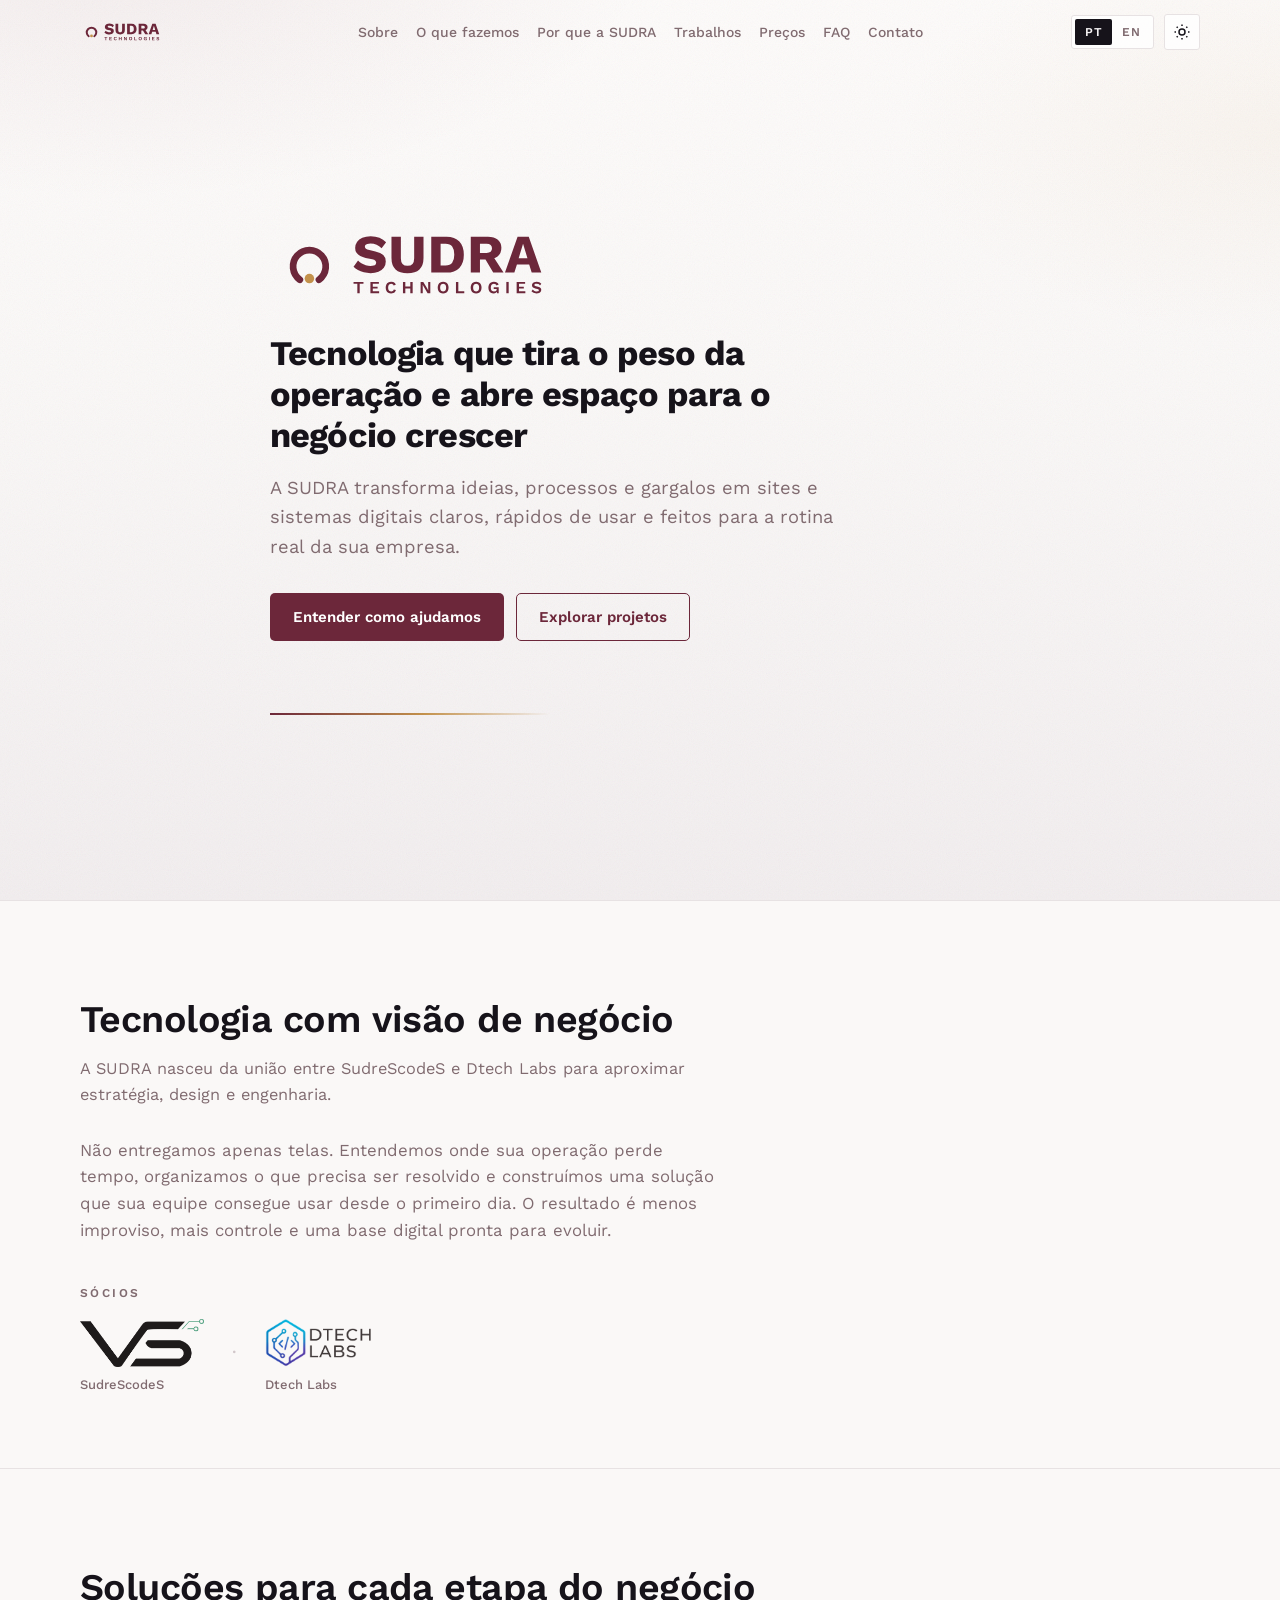
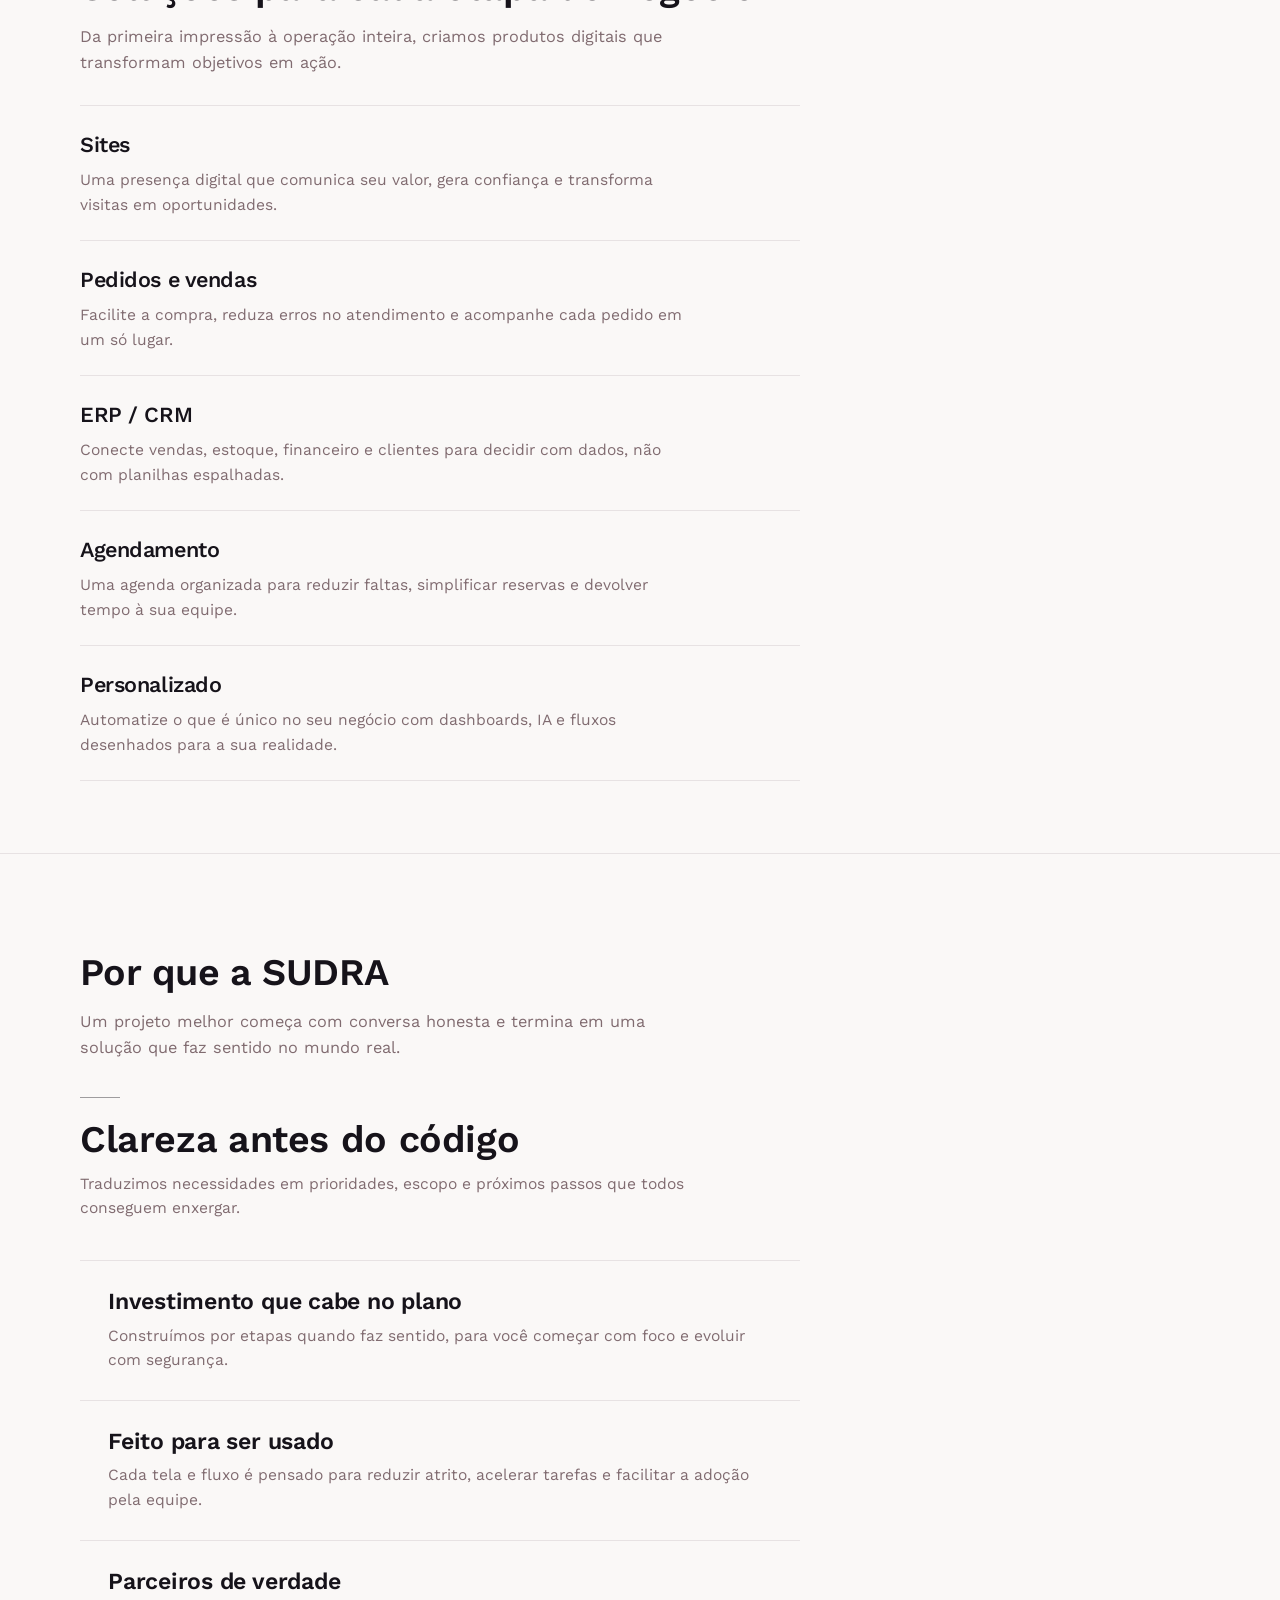
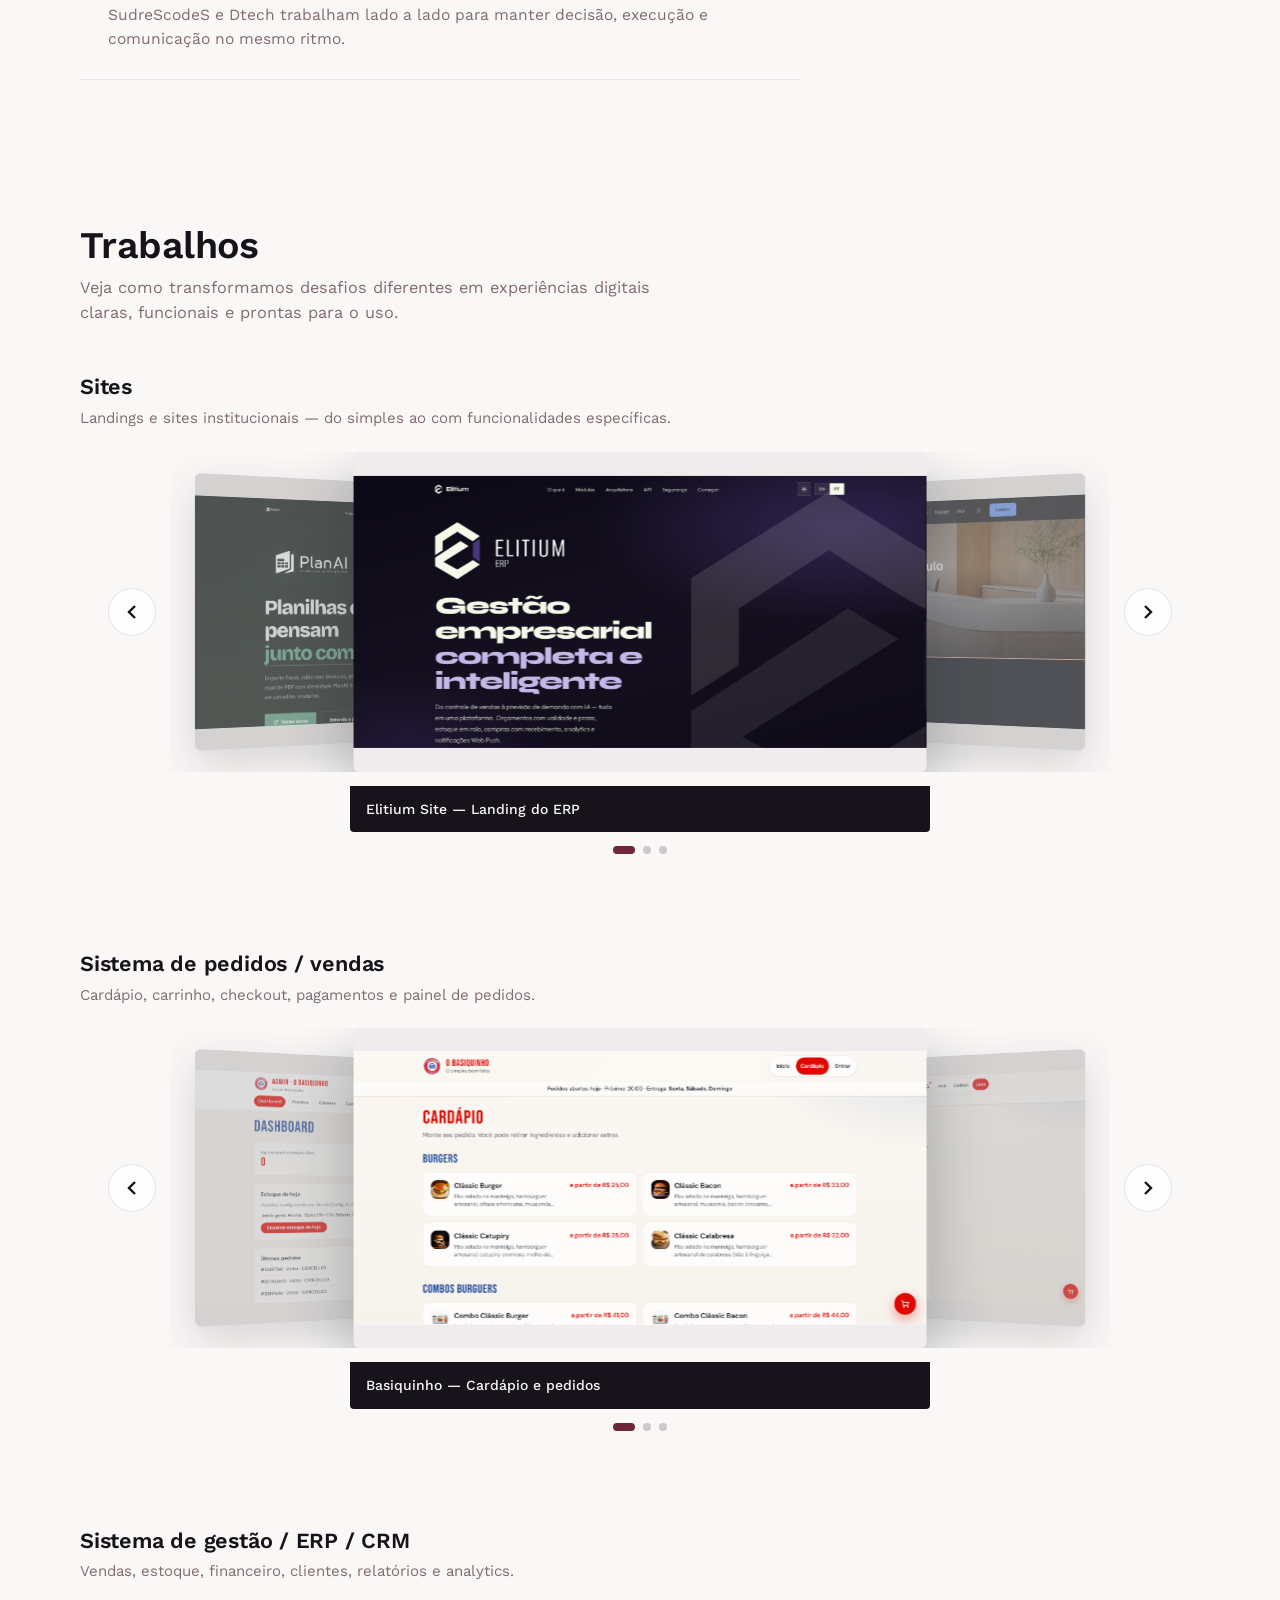
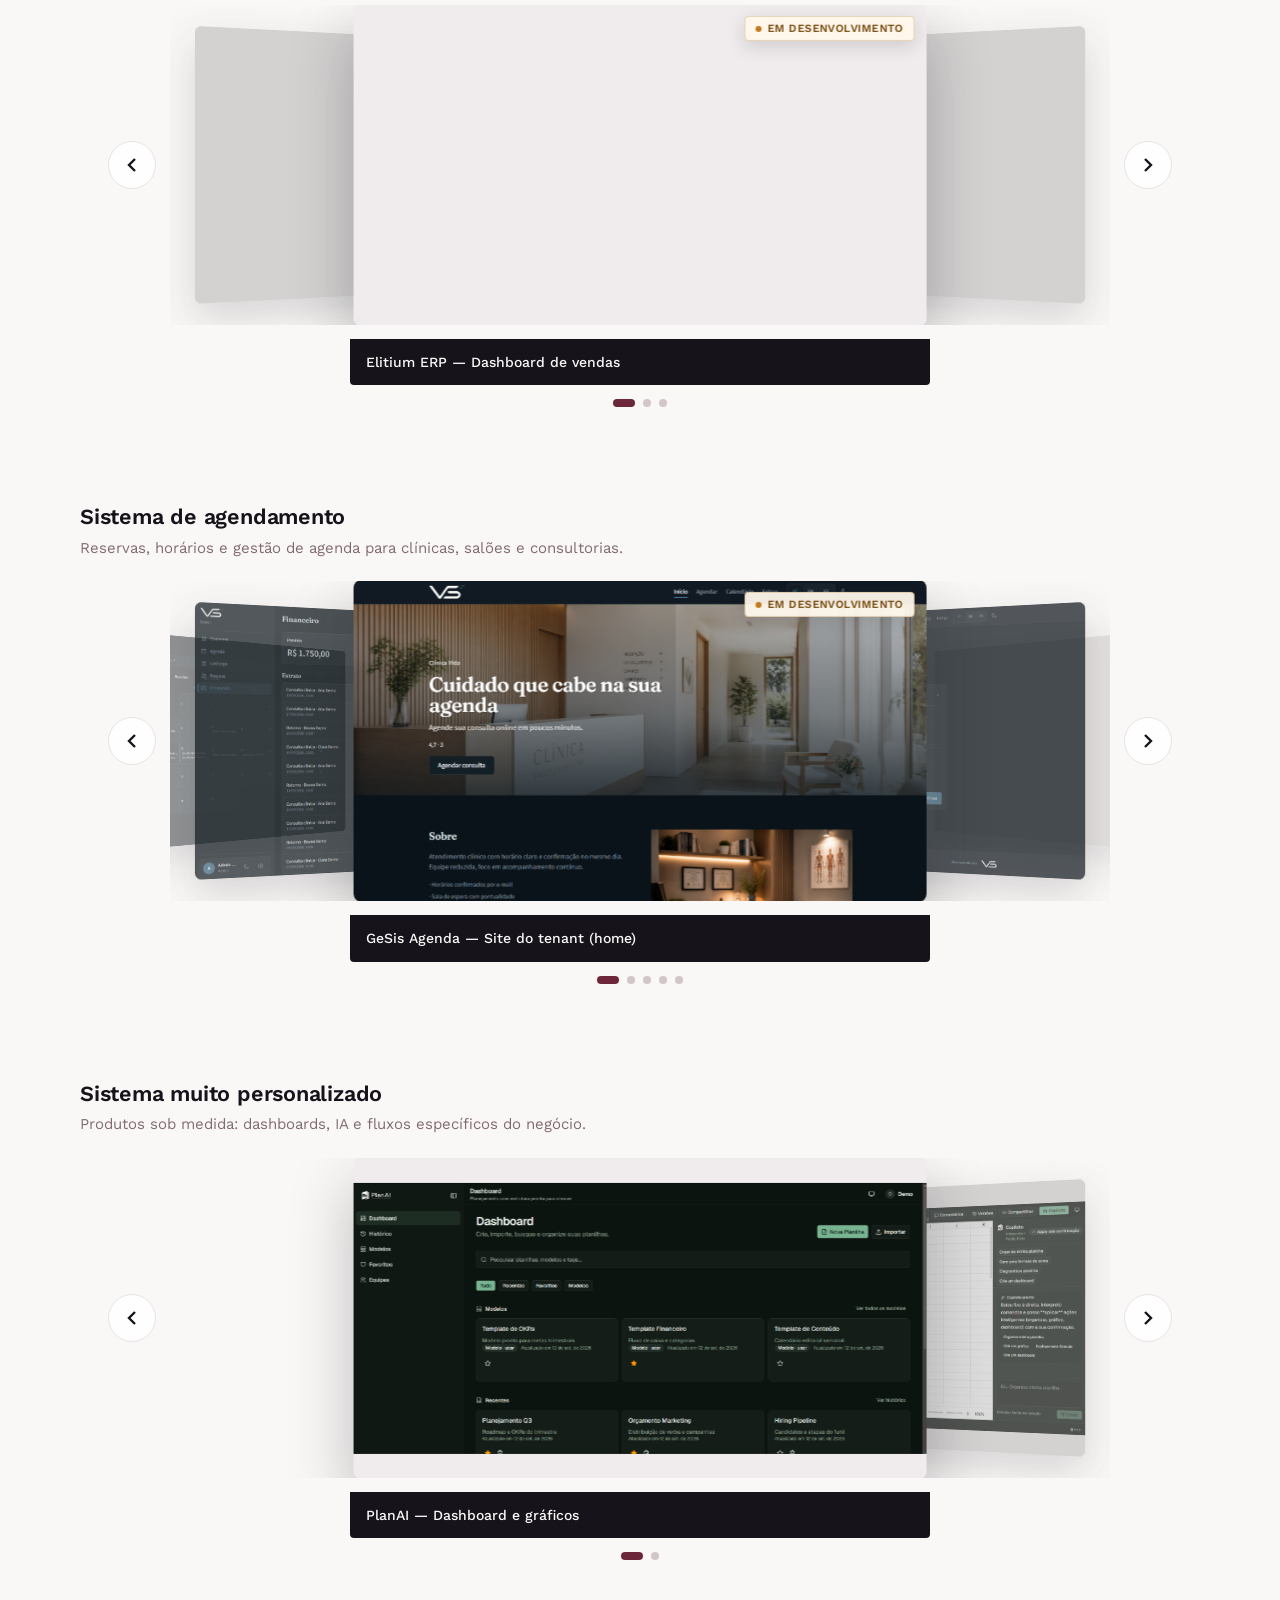
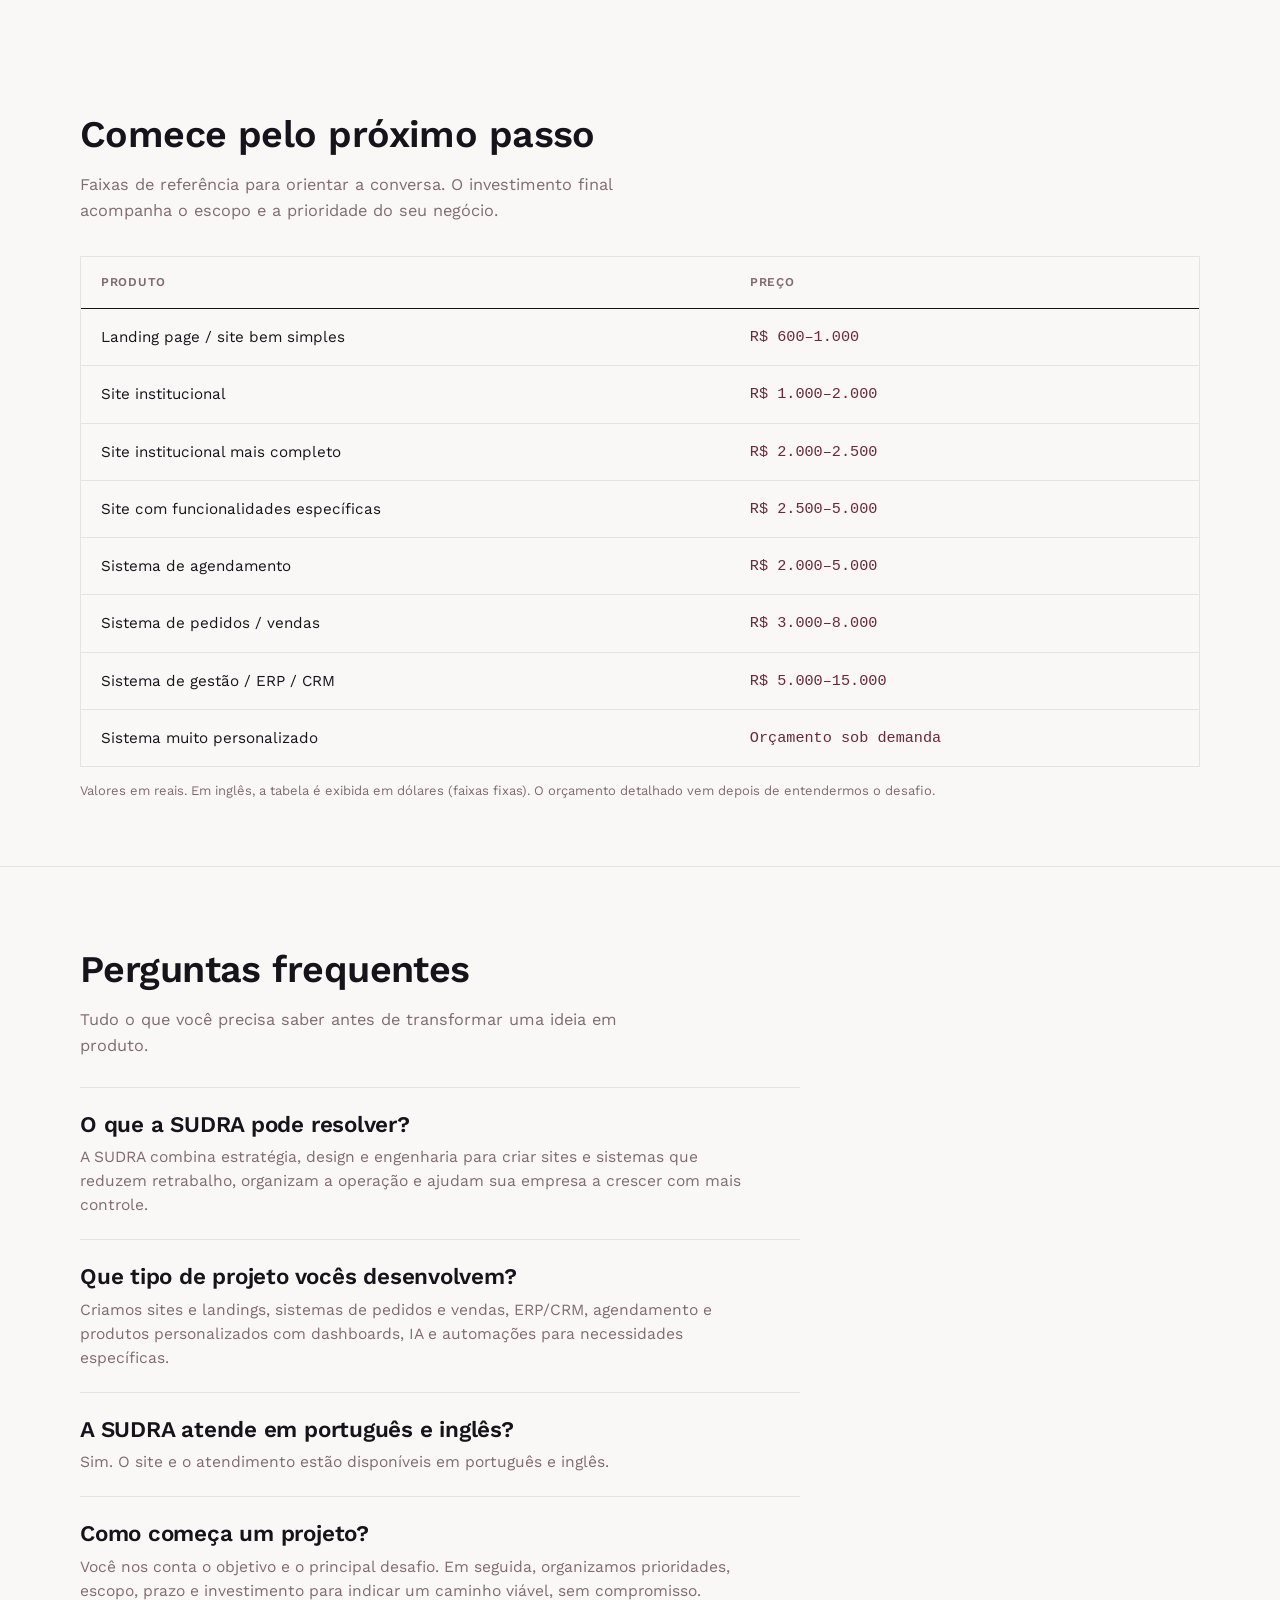
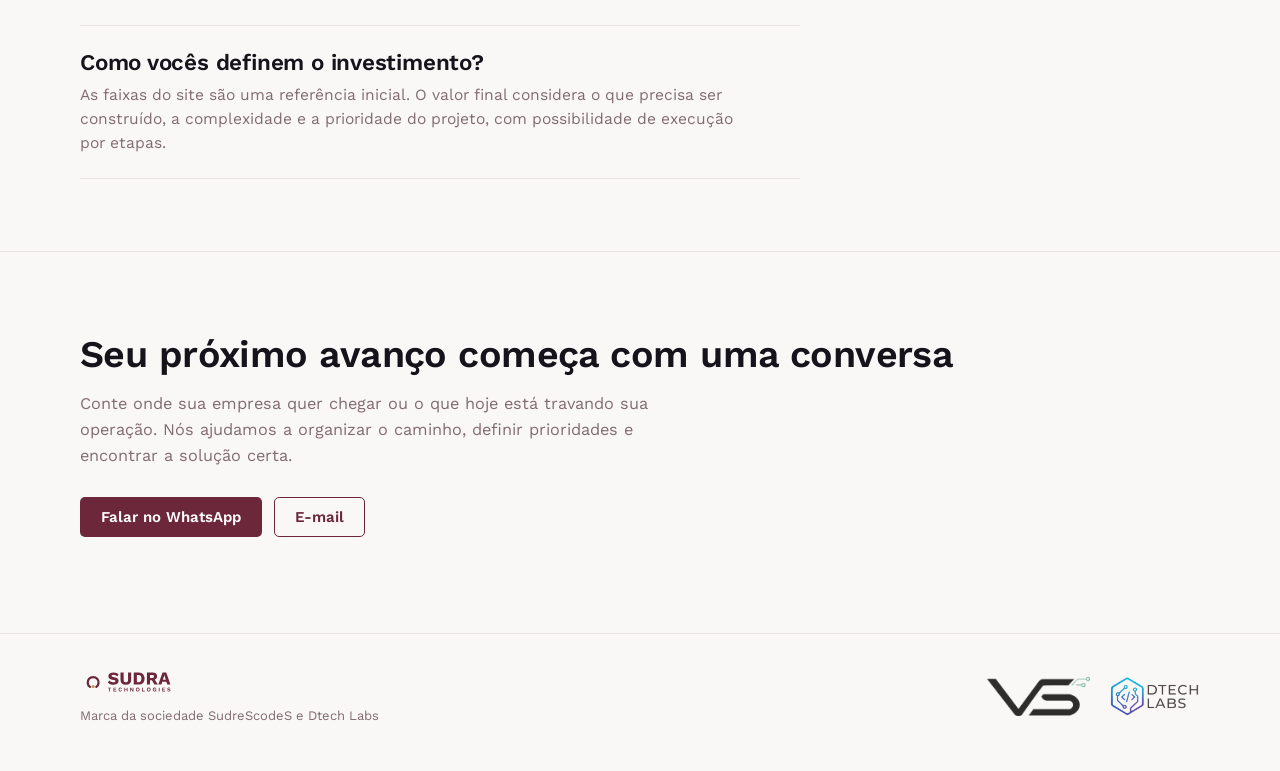
==== commit 0cc2d45a: "ajutado animacoes e menu bar" ====
--- a/index.html
+++ b/index.html
@@ -4,10 +4,10 @@
 <head>
   <meta charset="UTF-8" />
   <meta name="viewport" content="width=device-width, initial-scale=1.0" />
-  <title>SUDRA | Sites e sistemas para o seu negócio</title>
+  <title>SUDRA | Tecnologia que faz o negócio avançar</title>
   <meta
     name="description"
-    content="SUDRA Technologies: sites, sistemas de pedidos, ERP/CRM, agendamento e software sob medida. PT/EN."
+    content="A SUDRA cria sites e sistemas sob medida para transformar operações complexas em experiências simples, eficientes e prontas para crescer."
   />
   <meta
     name="keywords"
@@ -29,10 +29,10 @@
   <meta property="og:locale" content="pt_BR" />
   <meta property="og:locale:alternate" content="en_US" />
   <meta property="og:url" content="https://zdtecnologia.com.br/" />
-  <meta property="og:title" content="SUDRA | Sites e sistemas para o seu negócio" />
+  <meta property="og:title" content="SUDRA | Tecnologia que faz o negócio avançar" />
   <meta
     property="og:description"
-    content="Sites, sistemas de pedidos, ERP/CRM, agendamento e software sob medida pela SUDRA Technologies."
+    content="Sites e sistemas sob medida para transformar operações complexas em experiências simples, eficientes e prontas para crescer."
   />
   <meta property="og:image" content="https://zdtecnologia.com.br/assets/og-image.png" />
   <meta property="og:image:type" content="image/png" />
@@ -42,10 +42,10 @@
 
   <!-- Twitter -->
   <meta name="twitter:card" content="summary_large_image" />
-  <meta name="twitter:title" content="SUDRA | Sites e sistemas para o seu negócio" />
+  <meta name="twitter:title" content="SUDRA | Tecnologia que faz o negócio avançar" />
   <meta
     name="twitter:description"
-    content="Sites, sistemas de pedidos, ERP/CRM, agendamento e software sob medida pela SUDRA Technologies."
+    content="Sites e sistemas sob medida para transformar operações complexas em experiências simples, eficientes e prontas para crescer."
   />
   <meta name="twitter:image" content="https://zdtecnologia.com.br/assets/og-image.png" />
   <meta name="twitter:image:alt" content="SUDRA Technologies" />
@@ -72,7 +72,7 @@
           "height": 395
         },
         "image": "https://zdtecnologia.com.br/assets/og-image.png",
-        "description": "Sites, sistemas de pedidos, ERP/CRM, agendamento e software sob medida para o dia a dia do negócio.",
+        "description": "Sites e sistemas sob medida para transformar operações complexas em experiências simples, eficientes e prontas para crescer.",
         "email": "contato@sudra.com.br",
         "foundingDate": "2024",
         "sameAs": [
@@ -181,7 +181,7 @@
         "@id": "https://zdtecnologia.com.br/#website",
         "url": "https://zdtecnologia.com.br/",
         "name": "SUDRA",
-        "description": "Sites, sistemas de pedidos, ERP/CRM, agendamento e software sob medida.",
+        "description": "Tecnologia que transforma operações complexas em experiências simples, eficientes e prontas para crescer.",
         "inLanguage": ["pt-BR", "en"],
         "publisher": {
           "@id": "https://zdtecnologia.com.br/#organization"
@@ -191,14 +191,14 @@
         "@type": "WebPage",
         "@id": "https://zdtecnologia.com.br/#webpage",
         "url": "https://zdtecnologia.com.br/",
-        "name": "SUDRA | Sites e sistemas para o seu negócio",
+        "name": "SUDRA | Tecnologia que faz o negócio avançar",
         "isPartOf": {
           "@id": "https://zdtecnologia.com.br/#website"
         },
         "about": {
           "@id": "https://zdtecnologia.com.br/#organization"
         },
-        "description": "Apresentação da SUDRA, trabalhos e faixas de preço.",
+        "description": "Conheça a SUDRA, seus projetos e soluções digitais para tornar negócios mais simples, eficientes e preparados para crescer.",
         "inLanguage": "pt-BR",
         "primaryImageOfPage": {
           "@type": "ImageObject",
--- a/css/styles.css
+++ b/css/styles.css
@@ -361,19 +361,50 @@
 
 .nav-mobile {
   display: none;
+  width: 44px;
+  height: 44px;
   border: 1px solid var(--line);
   background: transparent;
-  padding: 8px 10px;
+  padding: 0;
   cursor: pointer;
-  border-radius: var(--radius);
+  border-radius: 4px;
+  align-items: center;
+  justify-content: center;
+  flex-direction: column;
+  gap: 5px;
+  transition:
+    background var(--dur-fast) var(--ease-soft),
+    border-color var(--dur-fast) var(--ease-soft);
 }
 
 .nav-mobile span {
   display: block;
-  width: 18px;
-  height: 2px;
+  width: 22px;
+  height: 2.5px;
   background: var(--ink);
-  margin: 4px 0;
+  border-radius: 2px;
+  transition:
+    transform var(--dur-fast) var(--ease-soft),
+    opacity var(--dur-fast) var(--ease-soft);
+}
+
+.nav-mobile:hover,
+.nav-mobile:focus-visible {
+  background: var(--surface);
+  border-color: var(--ink);
+}
+
+.site-nav.open .nav-mobile span:first-child {
+  transform: translateY(7.5px) rotate(45deg);
+}
+
+.site-nav.open .nav-mobile span:nth-child(2) {
+  opacity: 0;
+  transform: scaleX(0);
+}
+
+.site-nav.open .nav-mobile span:last-child {
+  transform: translateY(-7.5px) rotate(-45deg);
 }
 
 @media (max-width: 980px) {
@@ -388,7 +419,7 @@
   }
 
   .nav-links {
-    display: none;
+    display: flex;
     position: absolute;
     top: var(--nav-h);
     left: 0;
@@ -401,24 +432,41 @@
     gap: 0;
     background: var(--surface-solid);
     border-bottom: 1px solid var(--line);
-    padding: 8px 20px 16px;
+    padding: 12px 20px 20px;
+    box-shadow: 0 12px 24px rgb(0 0 0 / 8%);
     max-height: calc(100dvh - var(--nav-h));
     overflow-x: hidden;
     overflow-y: auto;
     box-sizing: border-box;
+    opacity: 0;
+    visibility: hidden;
+    pointer-events: none;
+    transform: translateY(-10px);
+    transition:
+      opacity var(--dur-fast) var(--ease-soft),
+      transform var(--dur-fast) var(--ease-soft),
+      visibility 0s linear var(--dur-fast);
   }
 
   .site-nav.open .nav-links {
-    display: flex;
+    opacity: 1;
+    visibility: visible;
+    pointer-events: auto;
+    transform: translateY(0);
+    transition-delay: 0s;
   }
 
   .nav-links a {
-    padding: 12px 4px;
+    display: block;
+    padding: 16px 8px;
+    font-size: 1rem;
+    font-weight: 600;
+    line-height: 1.3;
     border-bottom: 1px solid var(--line);
   }
 
   .nav-mobile {
-    display: block;
+    display: inline-flex;
     color: var(--ink);
   }
 
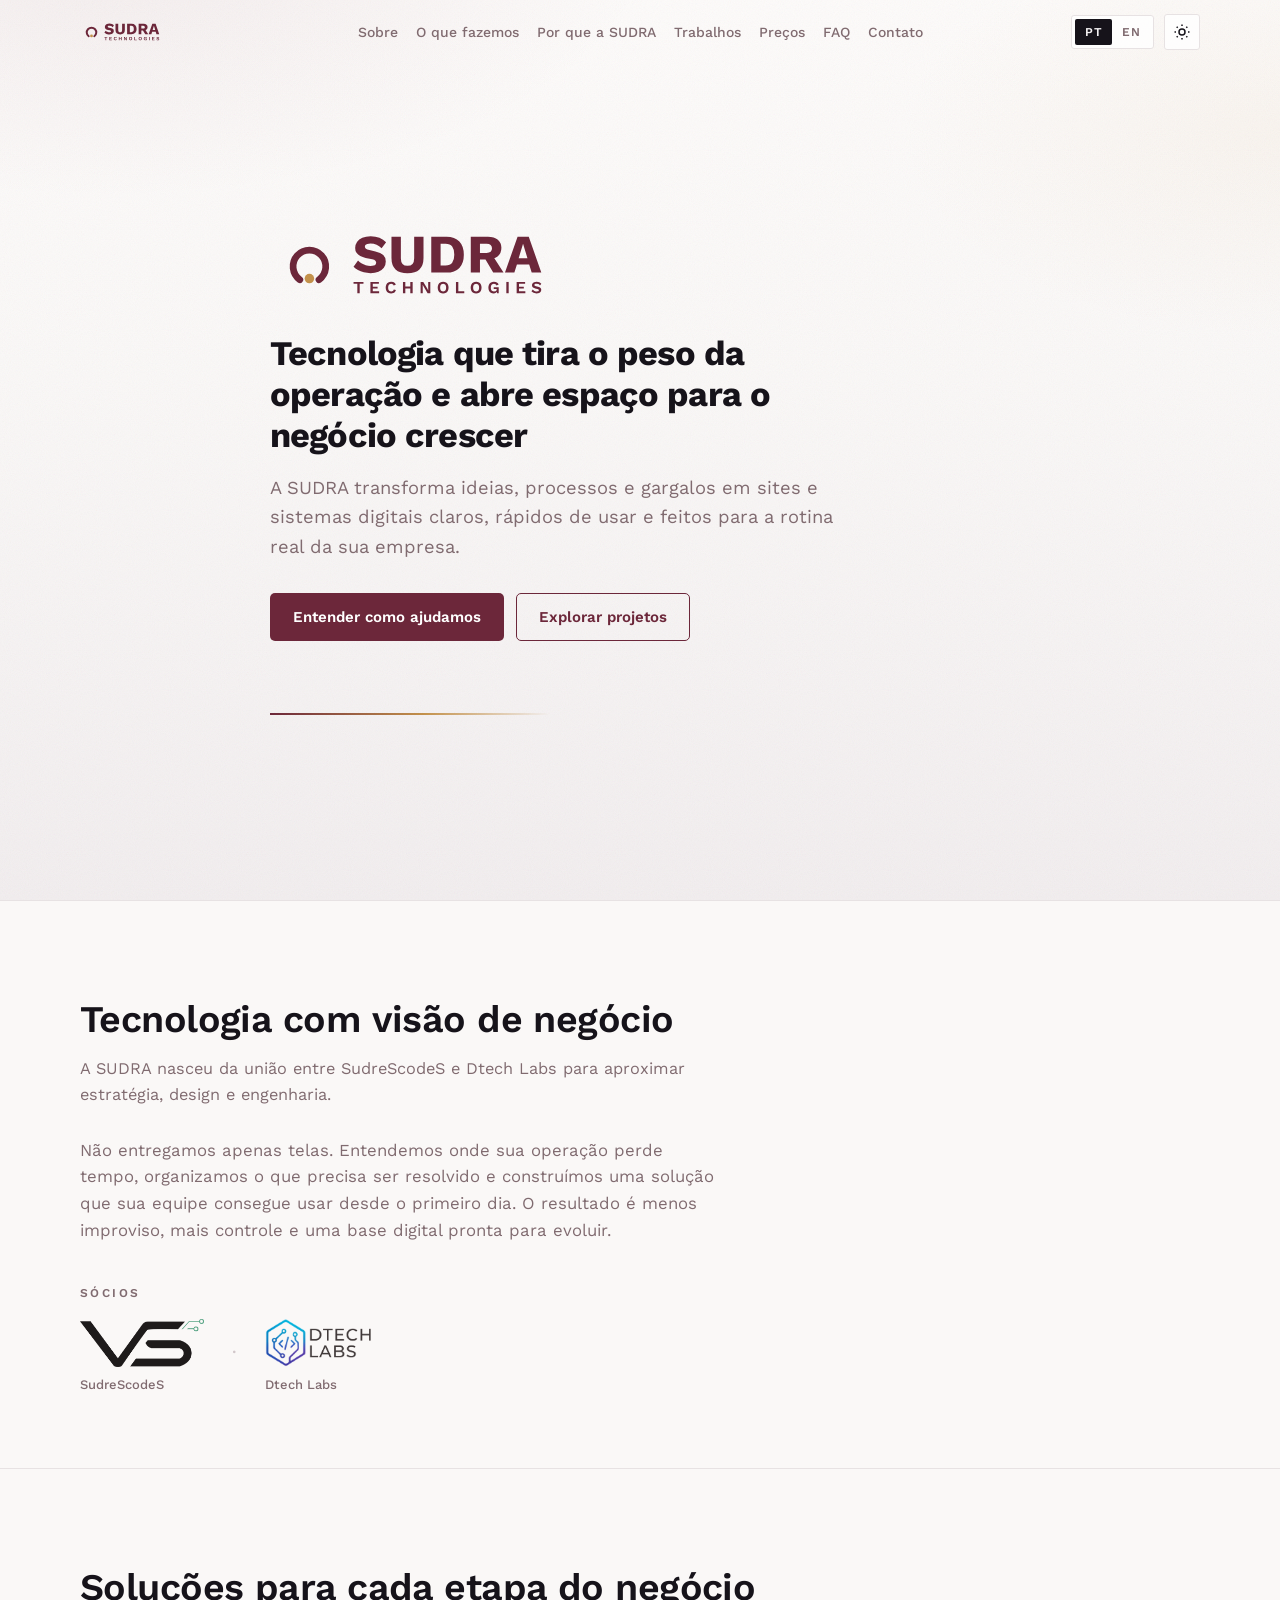
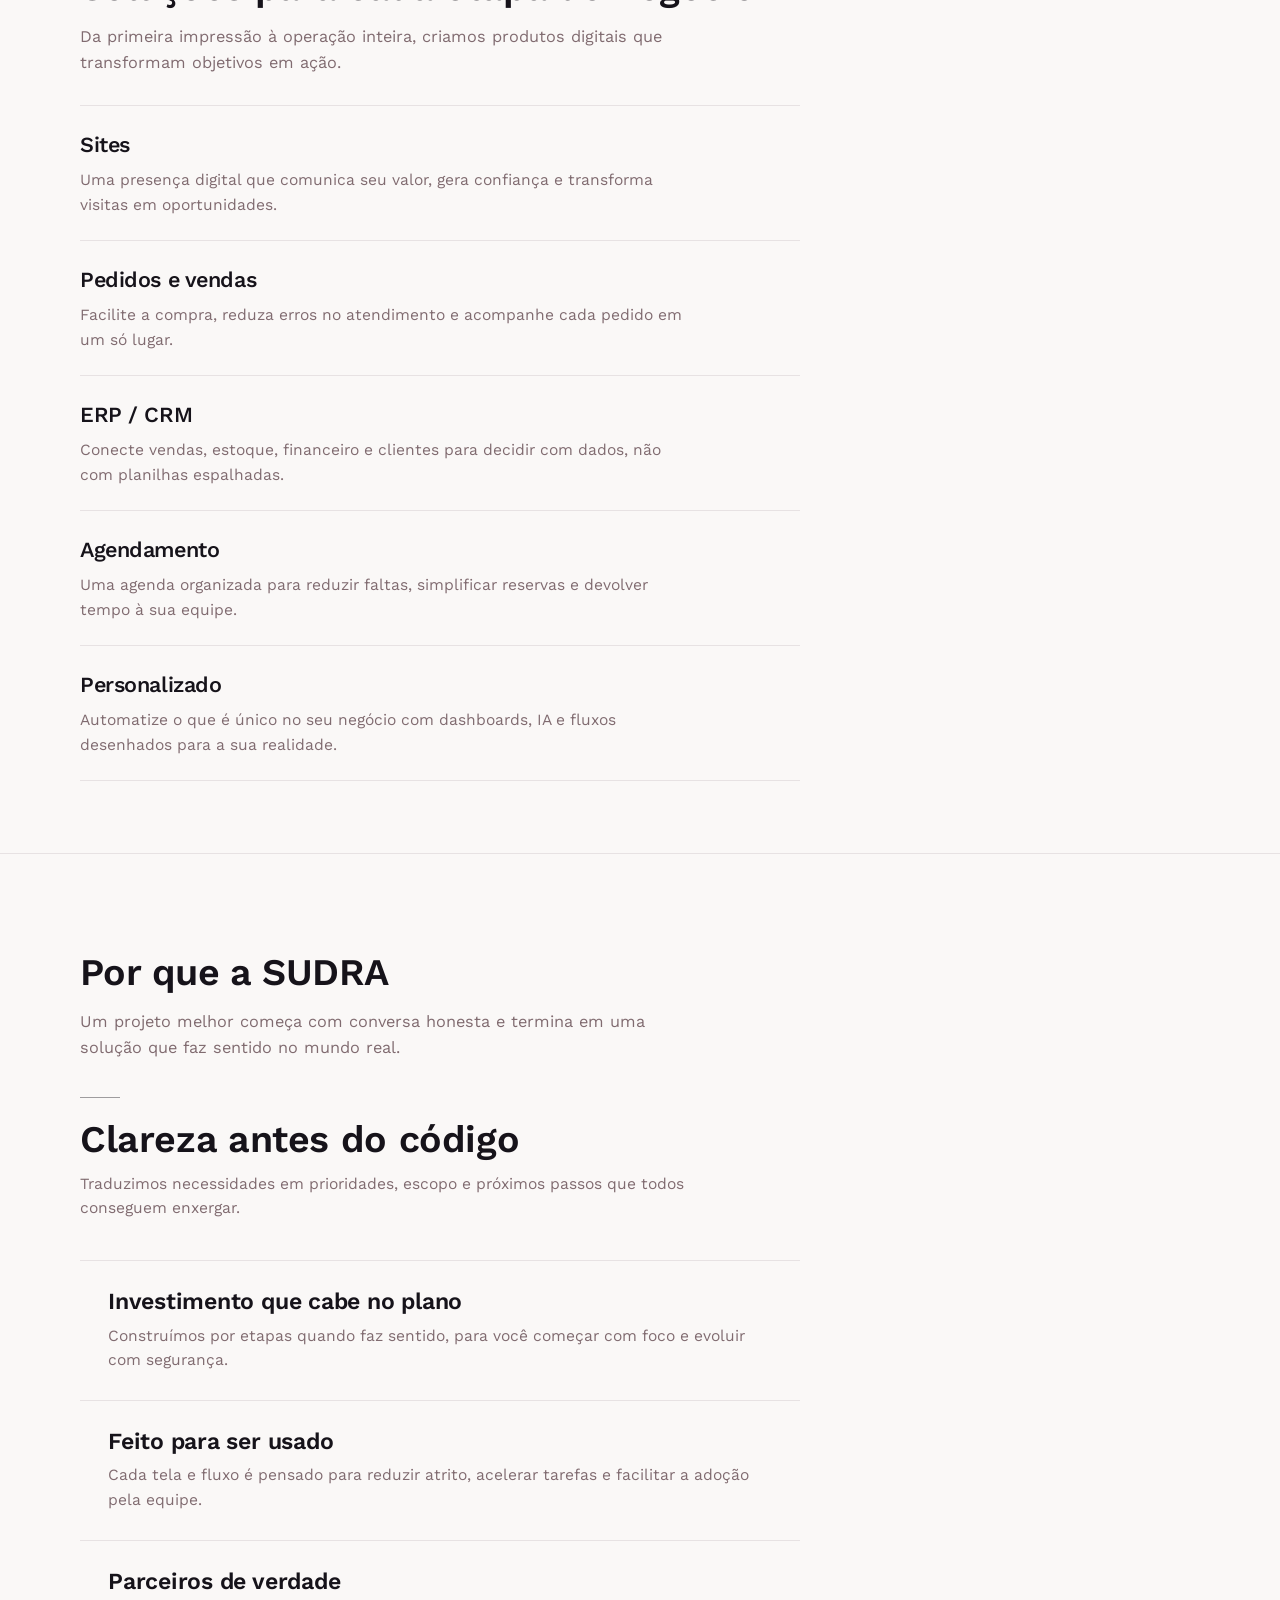
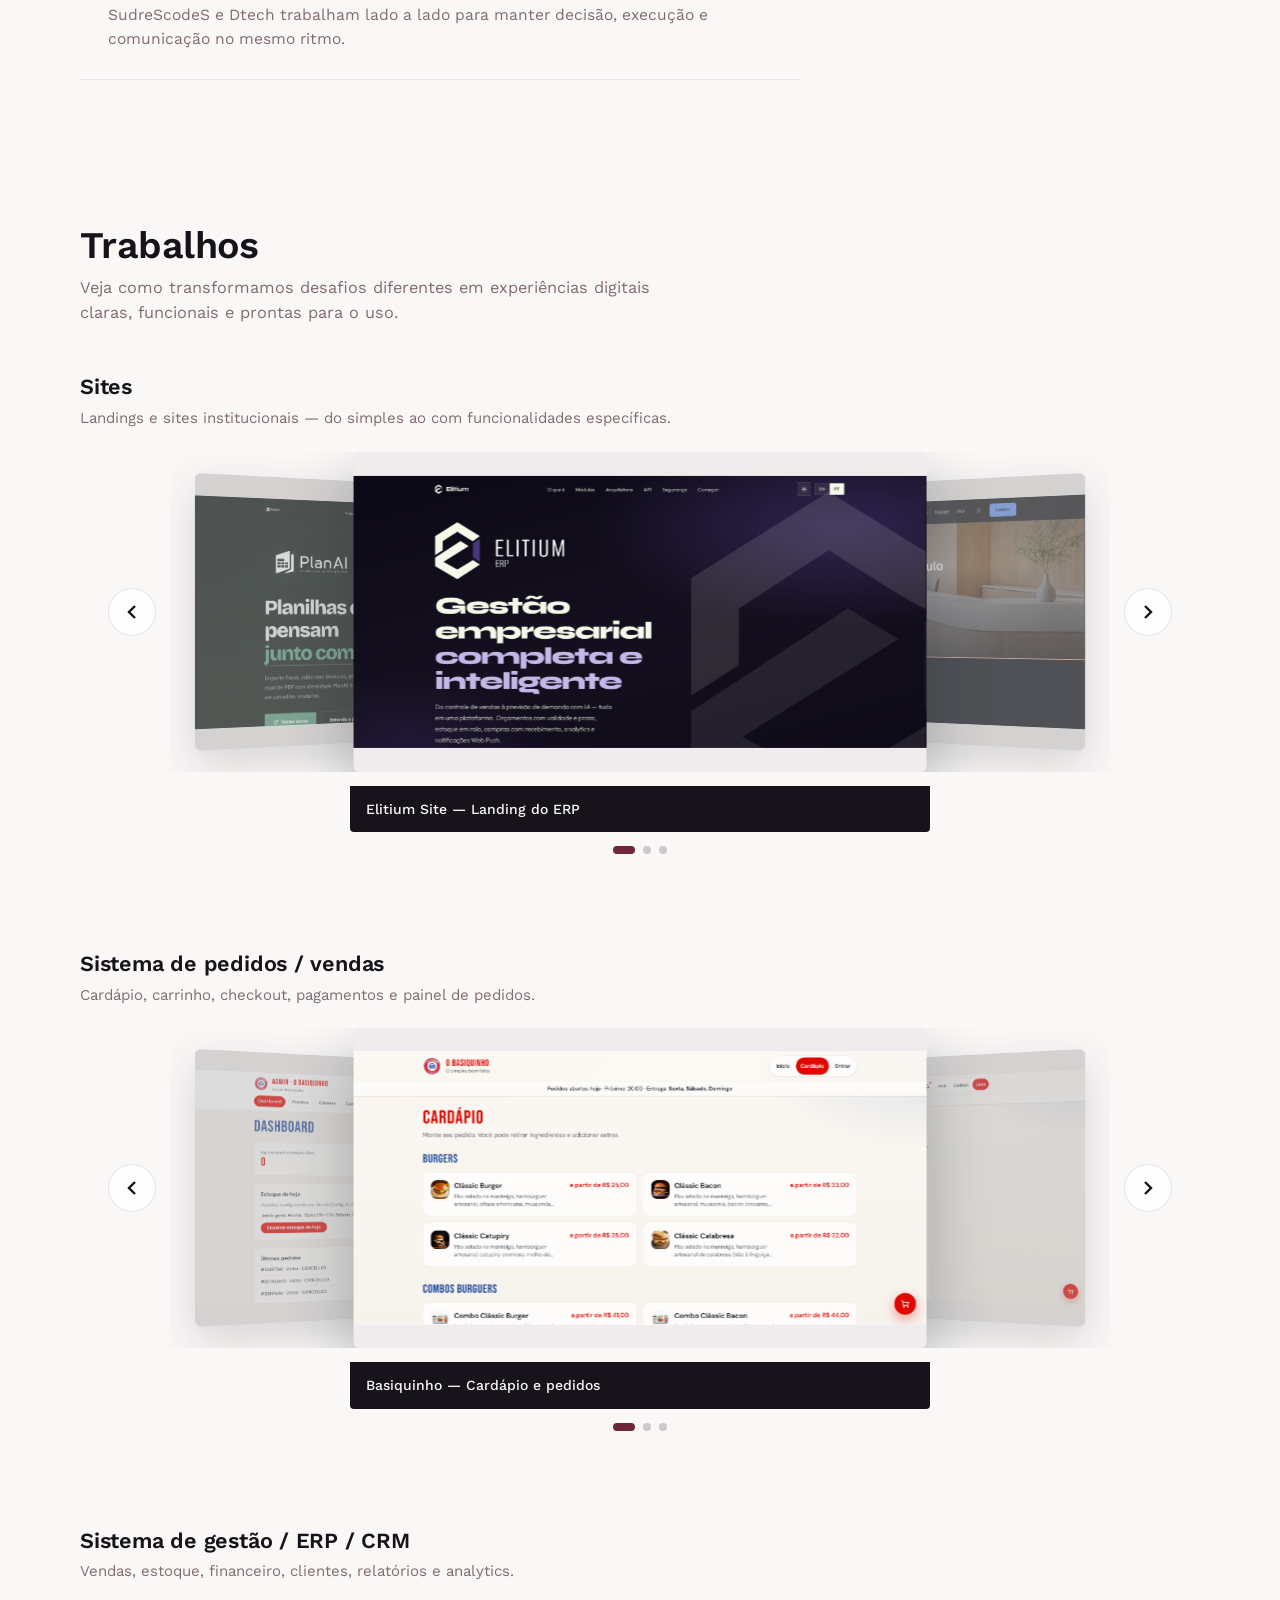
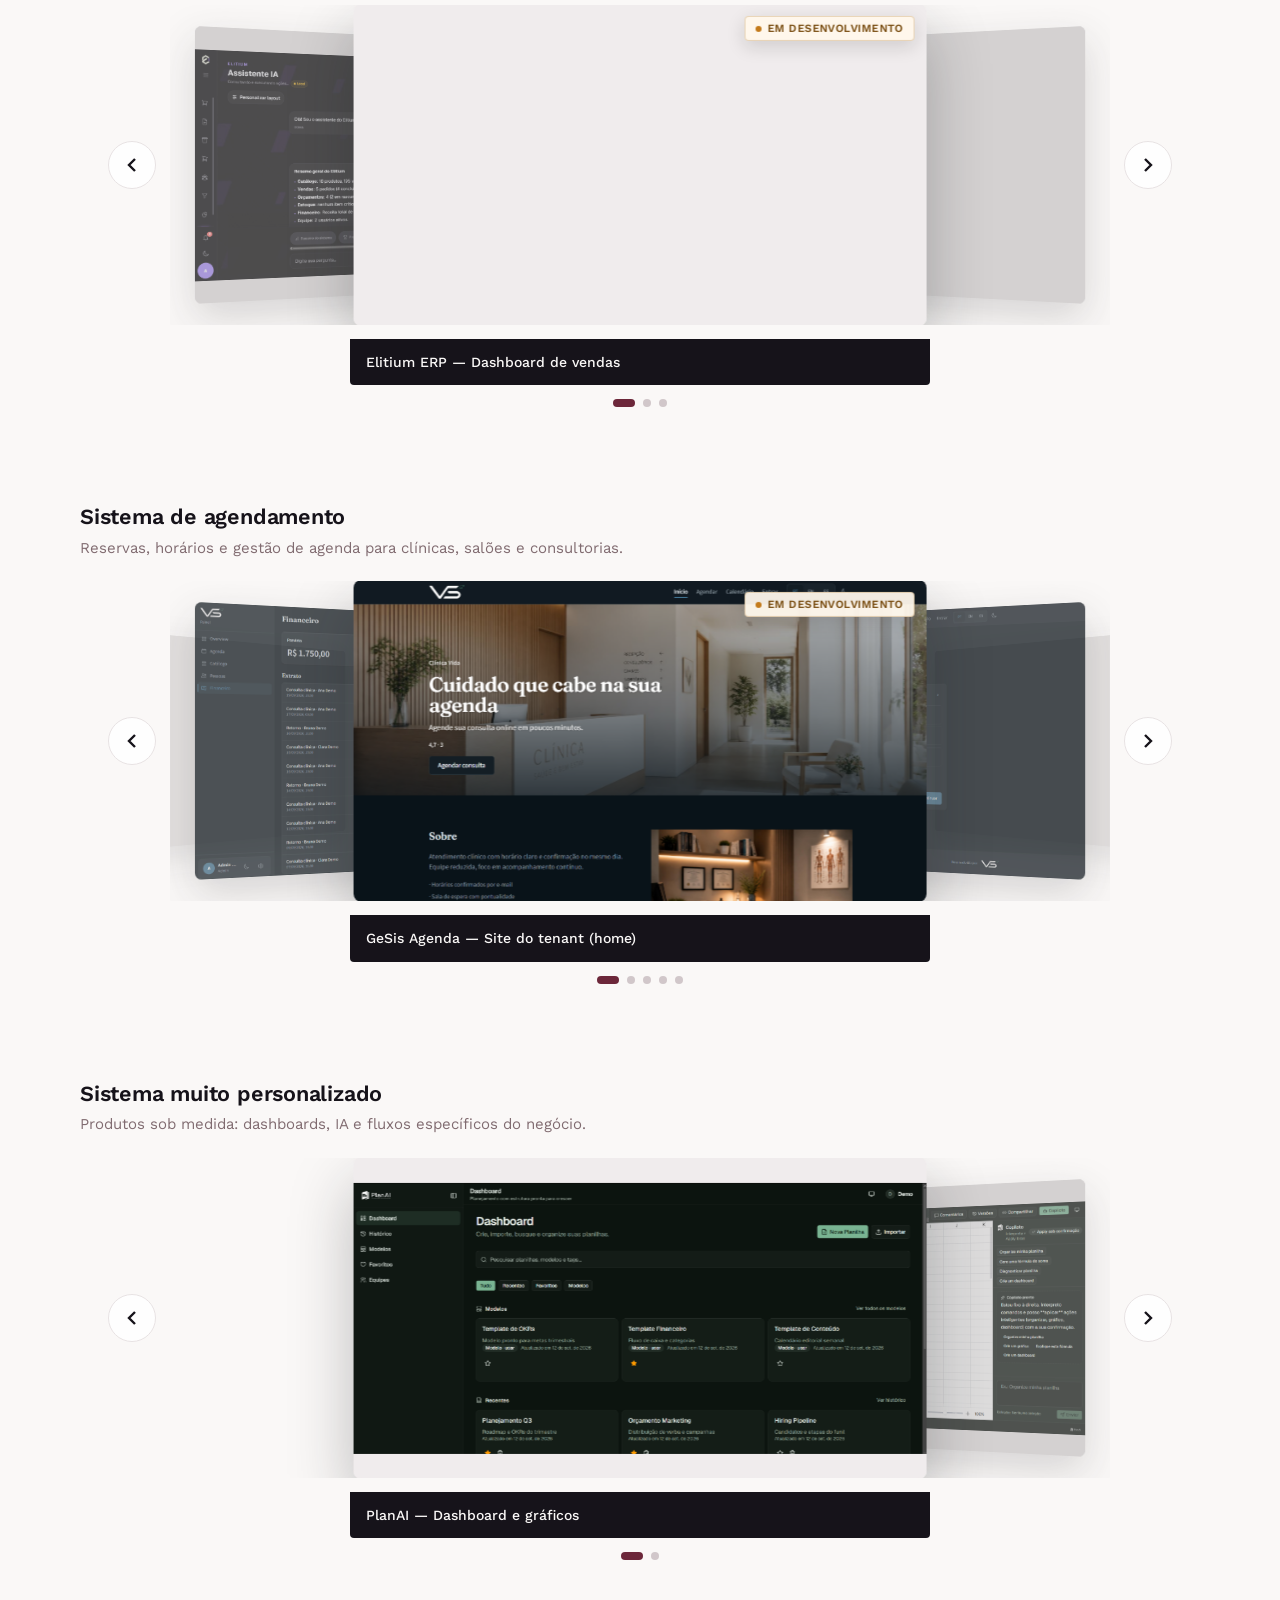
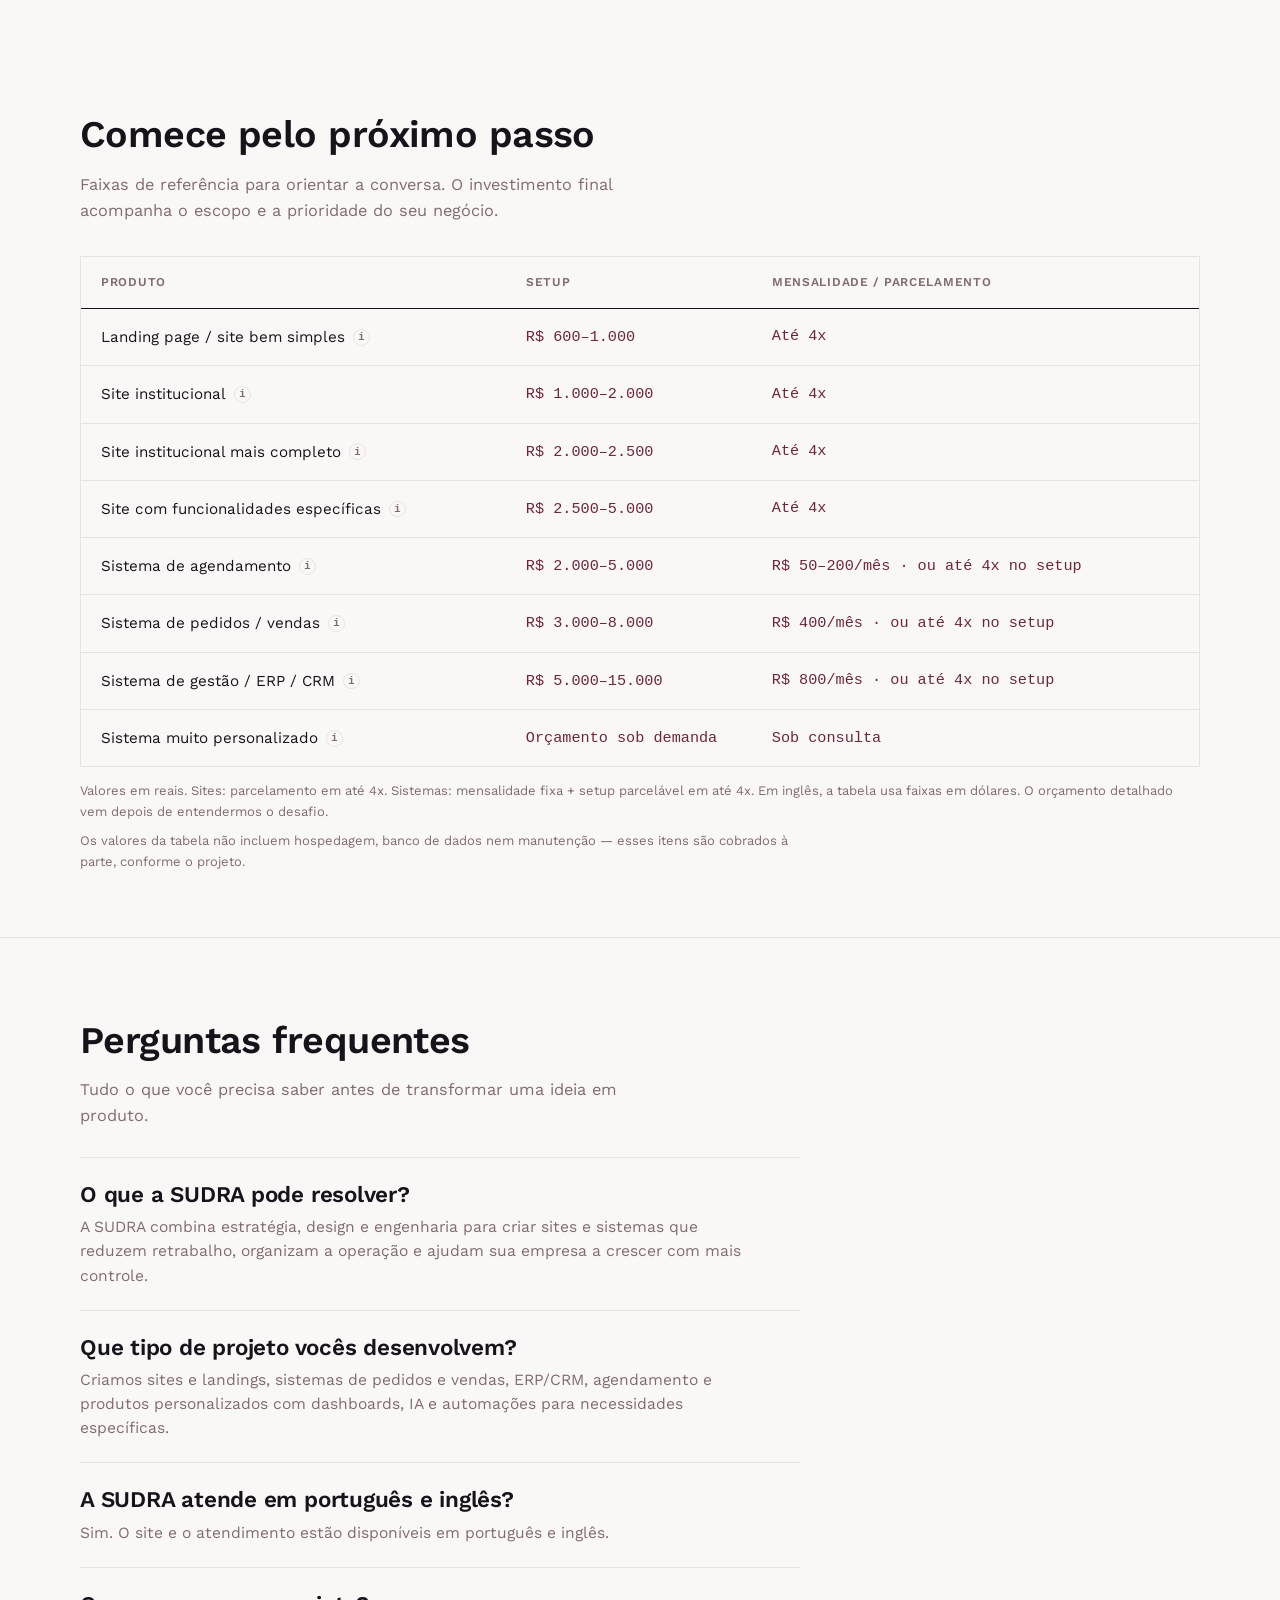
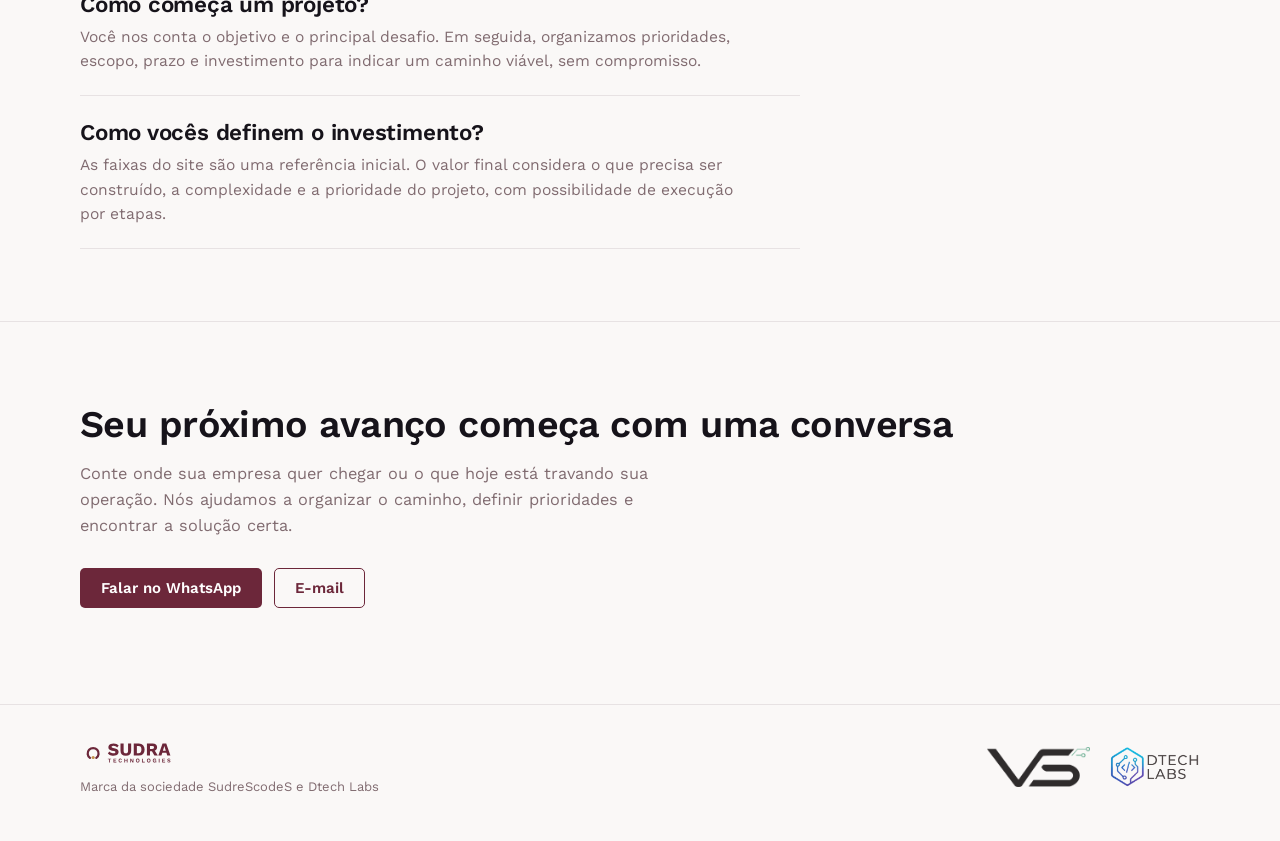
==== commit aab4deb9: "Detalha precos com setup, mensalidade/parcelamento e o que cada produto inclui. Co-authored-by: Curs" ====
--- a/index.html
+++ b/index.html
@@ -484,23 +484,56 @@
             <thead>
               <tr>
                 <th data-i18n="pricing.col.product">Produto</th>
-                <th data-i18n="pricing.col.price">Preço</th>
+                <th data-i18n="pricing.col.price">Setup</th>
+                <th data-i18n="pricing.col.plan">Mensalidade / parcelamento</th>
               </tr>
             </thead>
             <tbody id="pricing-body">
-              <tr><td>Landing page / site bem simples</td><td>R$ 600–1.000</td></tr>
-              <tr><td>Site institucional</td><td>R$ 1.000–2.000</td></tr>
-              <tr><td>Site institucional mais completo</td><td>R$ 2.000–2.500</td></tr>
-              <tr><td>Site com funcionalidades específicas</td><td>R$ 2.500–5.000</td></tr>
-              <tr><td>Sistema de agendamento</td><td>R$ 2.000–5.000</td></tr>
-              <tr><td>Sistema de pedidos / vendas</td><td>R$ 3.000–8.000</td></tr>
-              <tr><td>Sistema de gestão / ERP / CRM</td><td>R$ 5.000–15.000</td></tr>
-              <tr><td>Sistema muito personalizado</td><td>Orçamento sob demanda</td></tr>
+              <tr>
+                <td>Landing page / site bem simples</td>
+                <td>R$ 600–1.000</td>
+                <td>Até 4x</td>
+              </tr>
+              <tr>
+                <td>Site institucional</td>
+                <td>R$ 1.000–2.000</td>
+                <td>Até 4x</td>
+              </tr>
+              <tr>
+                <td>Site institucional mais completo</td>
+                <td>R$ 2.000–2.500</td>
+                <td>Até 4x</td>
+              </tr>
+              <tr>
+                <td>Site com funcionalidades específicas</td>
+                <td>R$ 2.500–5.000</td>
+                <td>Até 4x</td>
+              </tr>
+              <tr>
+                <td>Sistema de agendamento</td>
+                <td>R$ 2.000–5.000</td>
+                <td>R$ 50–200/mês · ou até 4x no setup</td>
+              </tr>
+              <tr>
+                <td>Sistema de pedidos / vendas</td>
+                <td>R$ 3.000–8.000</td>
+                <td>R$ 400/mês · ou até 4x no setup</td>
+              </tr>
+              <tr>
+                <td>Sistema de gestão / ERP / CRM</td>
+                <td>R$ 5.000–15.000</td>
+                <td>R$ 800/mês · ou até 4x no setup</td>
+              </tr>
+              <tr>
+                <td>Sistema muito personalizado</td>
+                <td>Orçamento sob demanda</td>
+                <td>Sob consulta</td>
+              </tr>
             </tbody>
           </table>
         </div>
-        <p class="pricing-note" data-i18n="pricing.note">Valores em reais. Em inglês, a tabela é exibida em dólares
-          (faixas fixas).</p>
+        <p class="pricing-note" data-i18n="pricing.note">Valores em reais. Sites: parcelamento em até 4x. Sistemas: mensalidade fixa + setup parcelável em até 4x. Em inglês, a tabela usa faixas em dólares. O orçamento detalhado vem depois de entendermos o desafio.</p>
+        <p class="pricing-note pricing-note-exclude" data-i18n="pricing.exclude">Os valores da tabela não incluem hospedagem, banco de dados nem manutenção — esses itens são cobrados à parte, conforme o projeto.</p>
       </div>
     </section>
 
--- a/css/styles.css
+++ b/css/styles.css
@@ -1700,9 +1700,8 @@
 }
 
 .pricing-table-wrap {
-  overflow-x: auto;
+  overflow: visible;
   max-width: 100%;
-  -webkit-overflow-scrolling: touch;
   border: 1px solid var(--line);
   background: transparent;
 }
@@ -1718,6 +1717,7 @@
   text-align: left;
   padding: 16px 20px;
   border-bottom: 1px solid var(--line);
+  vertical-align: middle;
 }
 
 .pricing-table th {
@@ -1735,18 +1735,182 @@
   border-bottom: none;
 }
 
-.pricing-table td:last-child {
+.pricing-row:hover,
+.pricing-row:focus-within {
+  background: color-mix(in srgb, var(--brand) 4%, transparent);
+}
+
+.pricing-col-product {
+  position: relative;
+  width: 38%;
+}
+
+.pricing-product {
+  display: inline-flex;
+  align-items: center;
+  gap: 8px;
+  max-width: 100%;
+  margin: 0;
+  padding: 0;
+  border: 0;
+  background: transparent;
+  color: inherit;
+  font: inherit;
+  text-align: left;
+  cursor: help;
+  position: relative;
+}
+
+.pricing-product-name {
+  line-height: 1.35;
+}
+
+.pricing-product-hint {
+  flex: 0 0 auto;
+  width: 1.05rem;
+  height: 1.05rem;
+  border-radius: 999px;
+  border: 1px solid var(--line);
+  color: var(--muted);
+  font-family: var(--font-mono);
+  font-size: 0.65rem;
+  font-weight: 700;
+  line-height: 1;
+  display: inline-flex;
+  align-items: center;
+  justify-content: center;
+  transition: border-color var(--dur-fast) var(--ease-soft), color var(--dur-fast) var(--ease-soft),
+    background var(--dur-fast) var(--ease-soft);
+}
+
+.pricing-product:hover .pricing-product-hint,
+.pricing-product:focus-visible .pricing-product-hint,
+.pricing-product[aria-expanded="true"] .pricing-product-hint {
+  border-color: var(--brand);
+  color: var(--brand);
+  background: color-mix(in srgb, var(--brand) 8%, transparent);
+}
+
+.pricing-tip {
+  position: absolute;
+  left: 0;
+  top: calc(100% + 10px);
+  z-index: 40;
+  width: min(22rem, 78vw);
+  padding: 14px 16px;
+  border: 1px solid var(--line);
+  background: var(--surface-solid);
+  color: var(--ink);
+  box-shadow: 0 12px 32px rgba(22, 19, 26, 0.12);
+  opacity: 0;
+  visibility: hidden;
+  transform: translateY(4px);
+  pointer-events: none;
+  transition: opacity var(--dur-fast) var(--ease-soft), transform var(--dur-fast) var(--ease-soft),
+    visibility var(--dur-fast) var(--ease-soft);
+}
+
+.pricing-tip::before {
+  content: "";
+  position: absolute;
+  left: 18px;
+  top: -6px;
+  width: 10px;
+  height: 10px;
+  border-left: 1px solid var(--line);
+  border-top: 1px solid var(--line);
+  background: var(--surface-solid);
+  transform: rotate(45deg);
+}
+
+.pricing-tip--above {
+  top: auto;
+  bottom: calc(100% + 10px);
+}
+
+.pricing-tip--above::before {
+  top: auto;
+  bottom: -6px;
+  border-left: 0;
+  border-top: 0;
+  border-right: 1px solid var(--line);
+  border-bottom: 1px solid var(--line);
+}
+
+.pricing-product:hover .pricing-tip,
+.pricing-product:focus-visible .pricing-tip,
+.pricing-product.is-tip-open .pricing-tip {
+  opacity: 1;
+  visibility: visible;
+  transform: translateY(0);
+}
+
+.pricing-tip-title {
+  display: block;
+  font-size: 0.7rem;
+  font-weight: 700;
+  letter-spacing: 0.06em;
+  text-transform: uppercase;
+  color: var(--muted);
+  margin-bottom: 8px;
+}
+
+.pricing-tip ul {
+  margin: 0;
+  padding: 0;
+  list-style: none;
+  display: flex;
+  flex-direction: column;
+  gap: 6px;
+}
+
+.pricing-tip li {
+  position: relative;
+  padding-left: 14px;
+  font-size: 0.875rem;
+  line-height: 1.45;
+  color: var(--ink-soft);
+}
+
+.pricing-tip li::before {
+  content: "";
+  position: absolute;
+  left: 0;
+  top: 0.55em;
+  width: 5px;
+  height: 5px;
+  border-radius: 50%;
+  background: var(--accent-gold);
+}
+
+.pricing-col-price,
+.pricing-col-plan {
   font-family: var(--font-mono);
   font-weight: 500;
   font-variant-numeric: tabular-nums;
+  color: var(--brand);
+}
+
+.pricing-col-price {
   white-space: nowrap;
-  color: var(--brand);
+  width: 22%;
+}
+
+.pricing-col-plan {
+  width: 40%;
+  white-space: normal;
+  line-height: 1.4;
 }
 
 .pricing-note {
   margin-top: 14px;
   font-size: 0.8125rem;
   color: var(--muted);
+}
+
+.pricing-note-exclude {
+  margin-top: 8px;
+  max-width: 46rem;
 }
 
 /* —— FAQ —— */
@@ -2017,6 +2181,7 @@
   }
 
   .pricing-table-wrap {
+    overflow-x: auto;
     -webkit-overflow-scrolling: touch;
   }
 
@@ -2024,6 +2189,19 @@
   .pricing-table td {
     padding: 12px 14px;
     font-size: 0.875rem;
+  }
+
+  .pricing-col-product {
+    min-width: 11.5rem;
+  }
+
+  .pricing-col-price,
+  .pricing-col-plan {
+    min-width: 8.5rem;
+  }
+
+  .pricing-tip {
+    width: min(18rem, 88vw);
   }
 
   .faq {
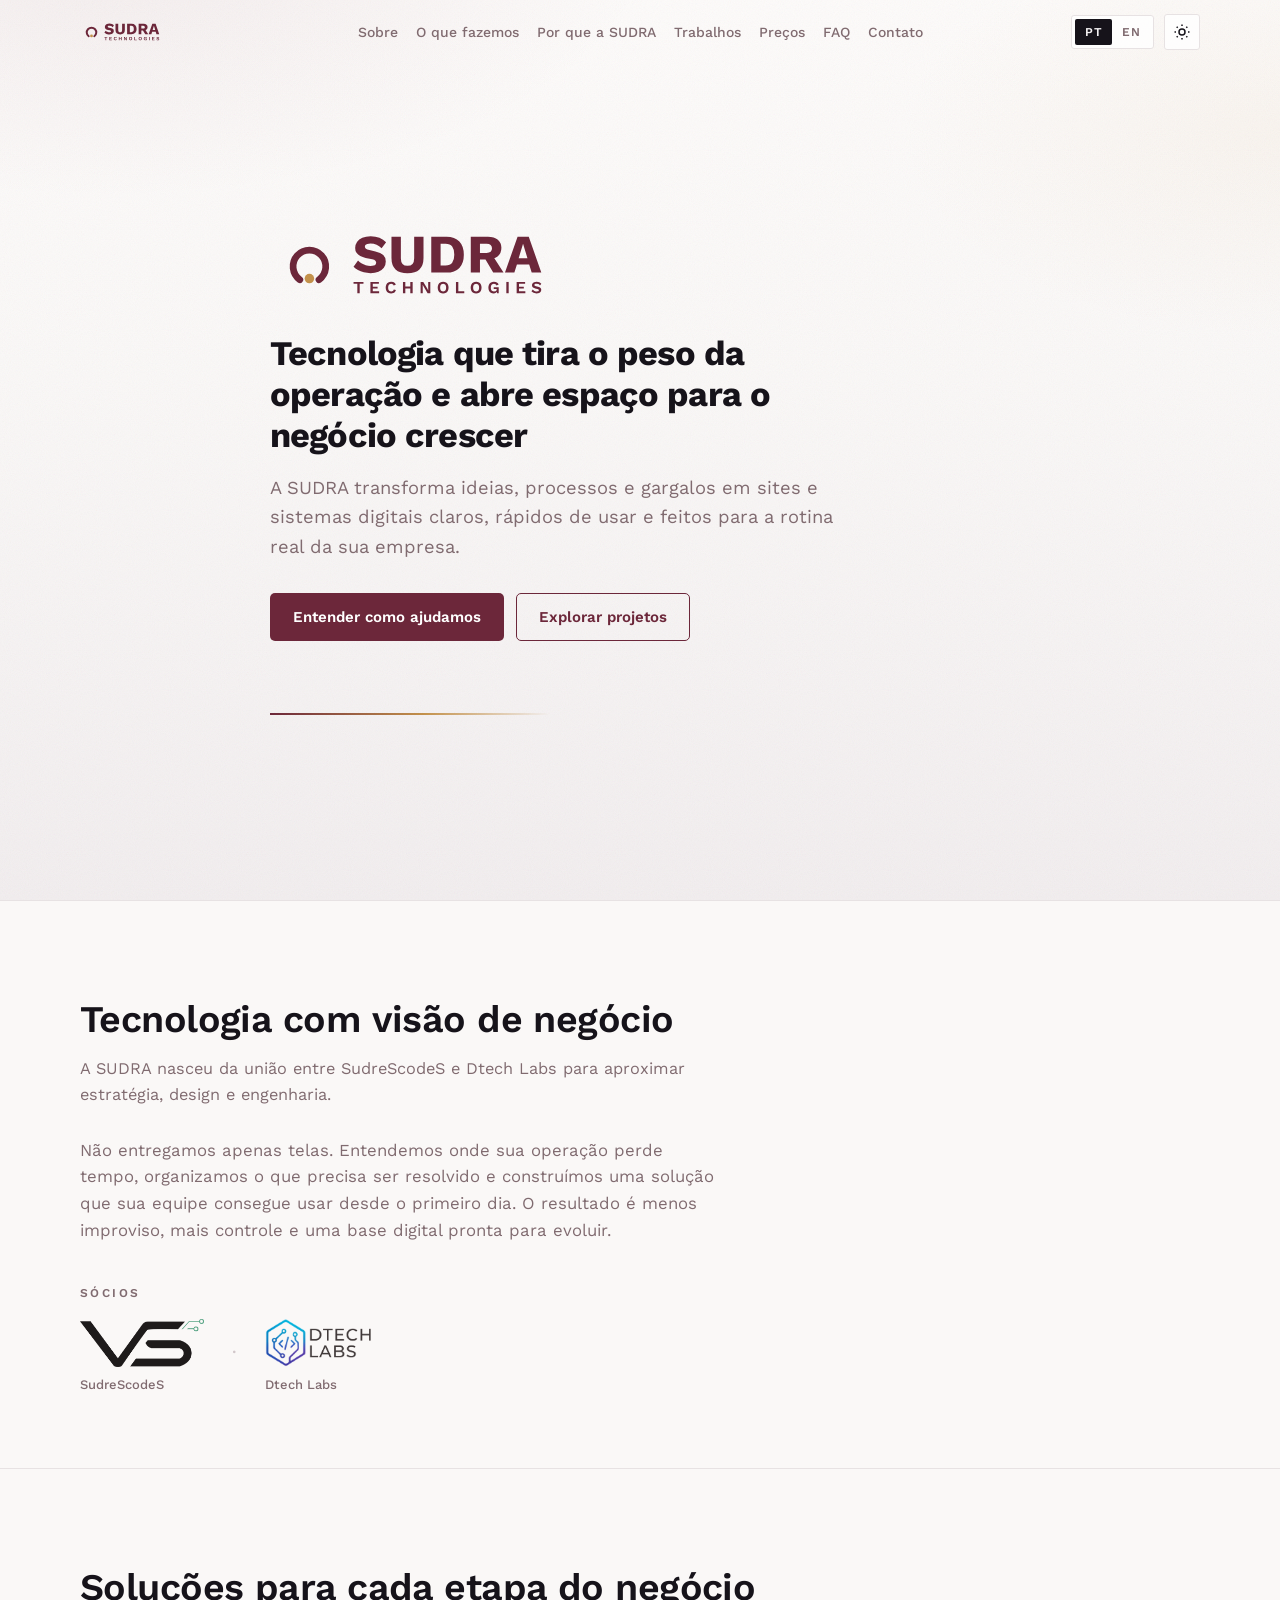
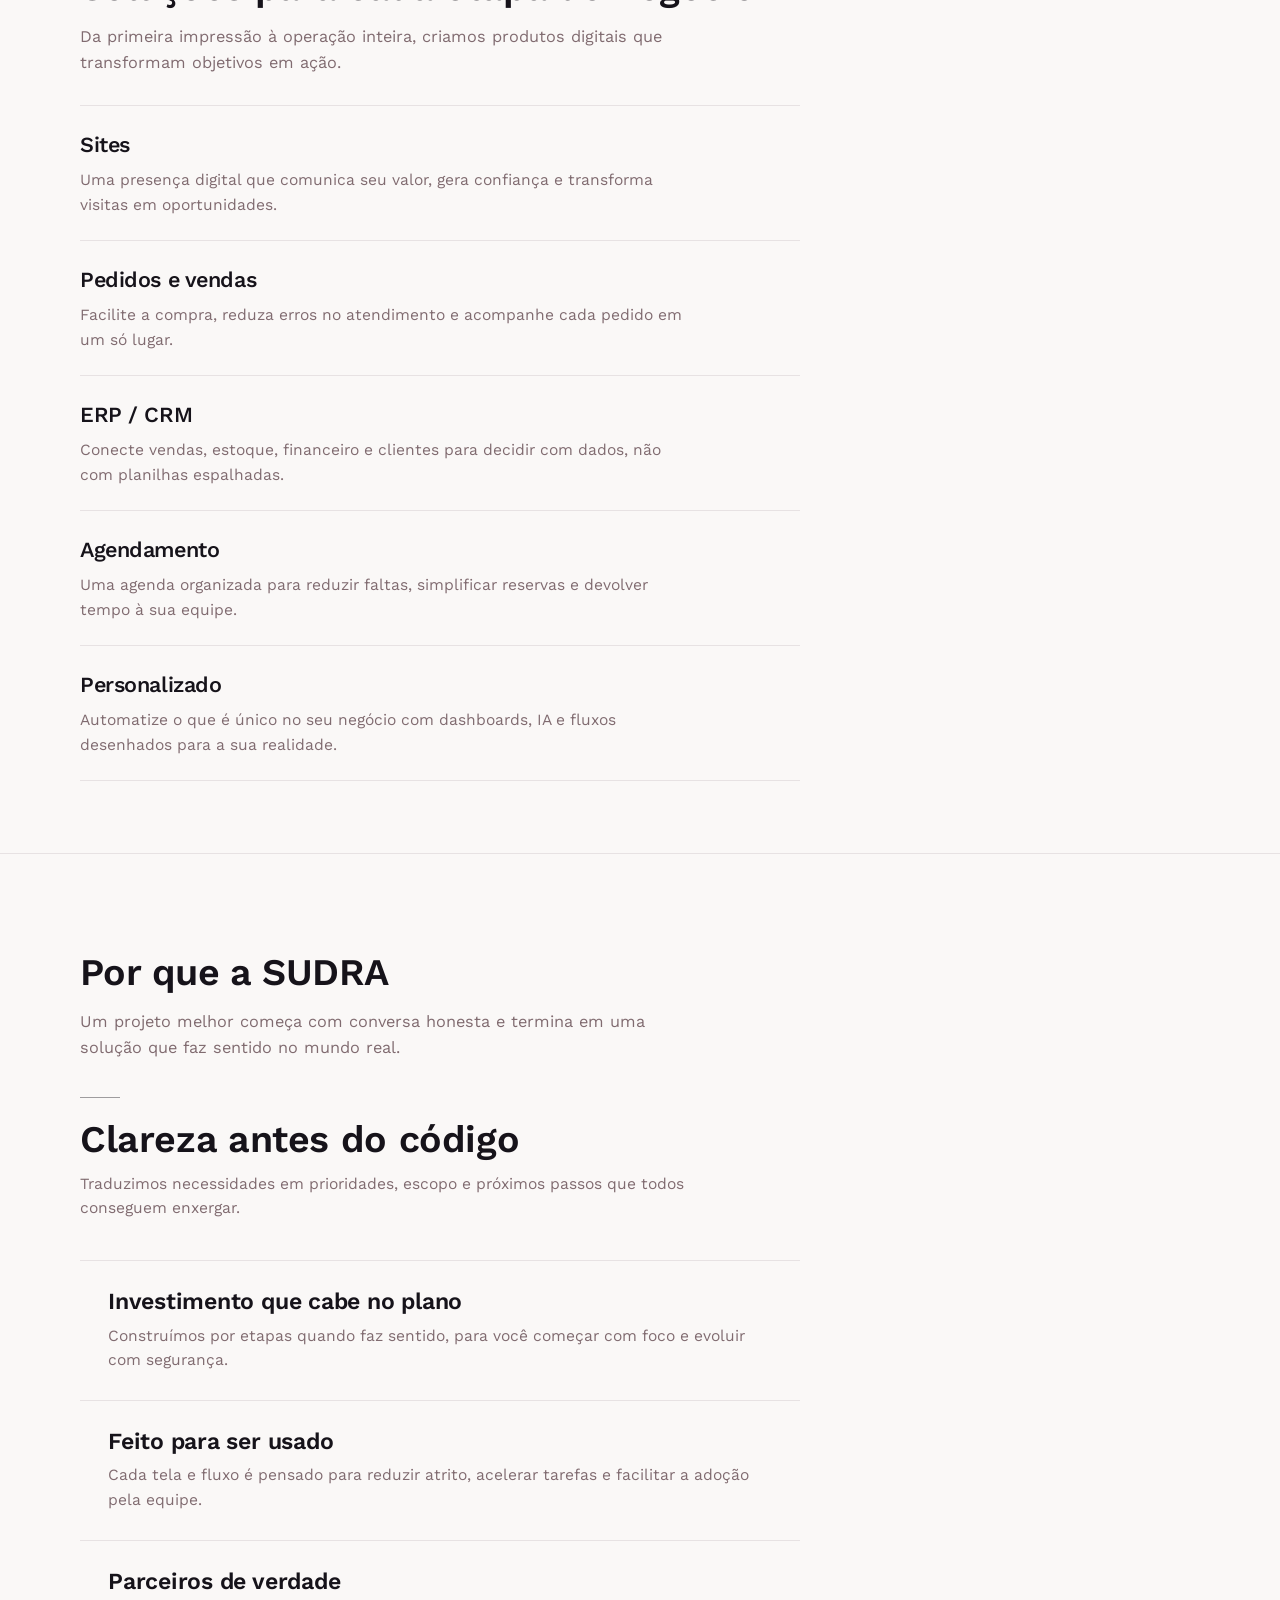
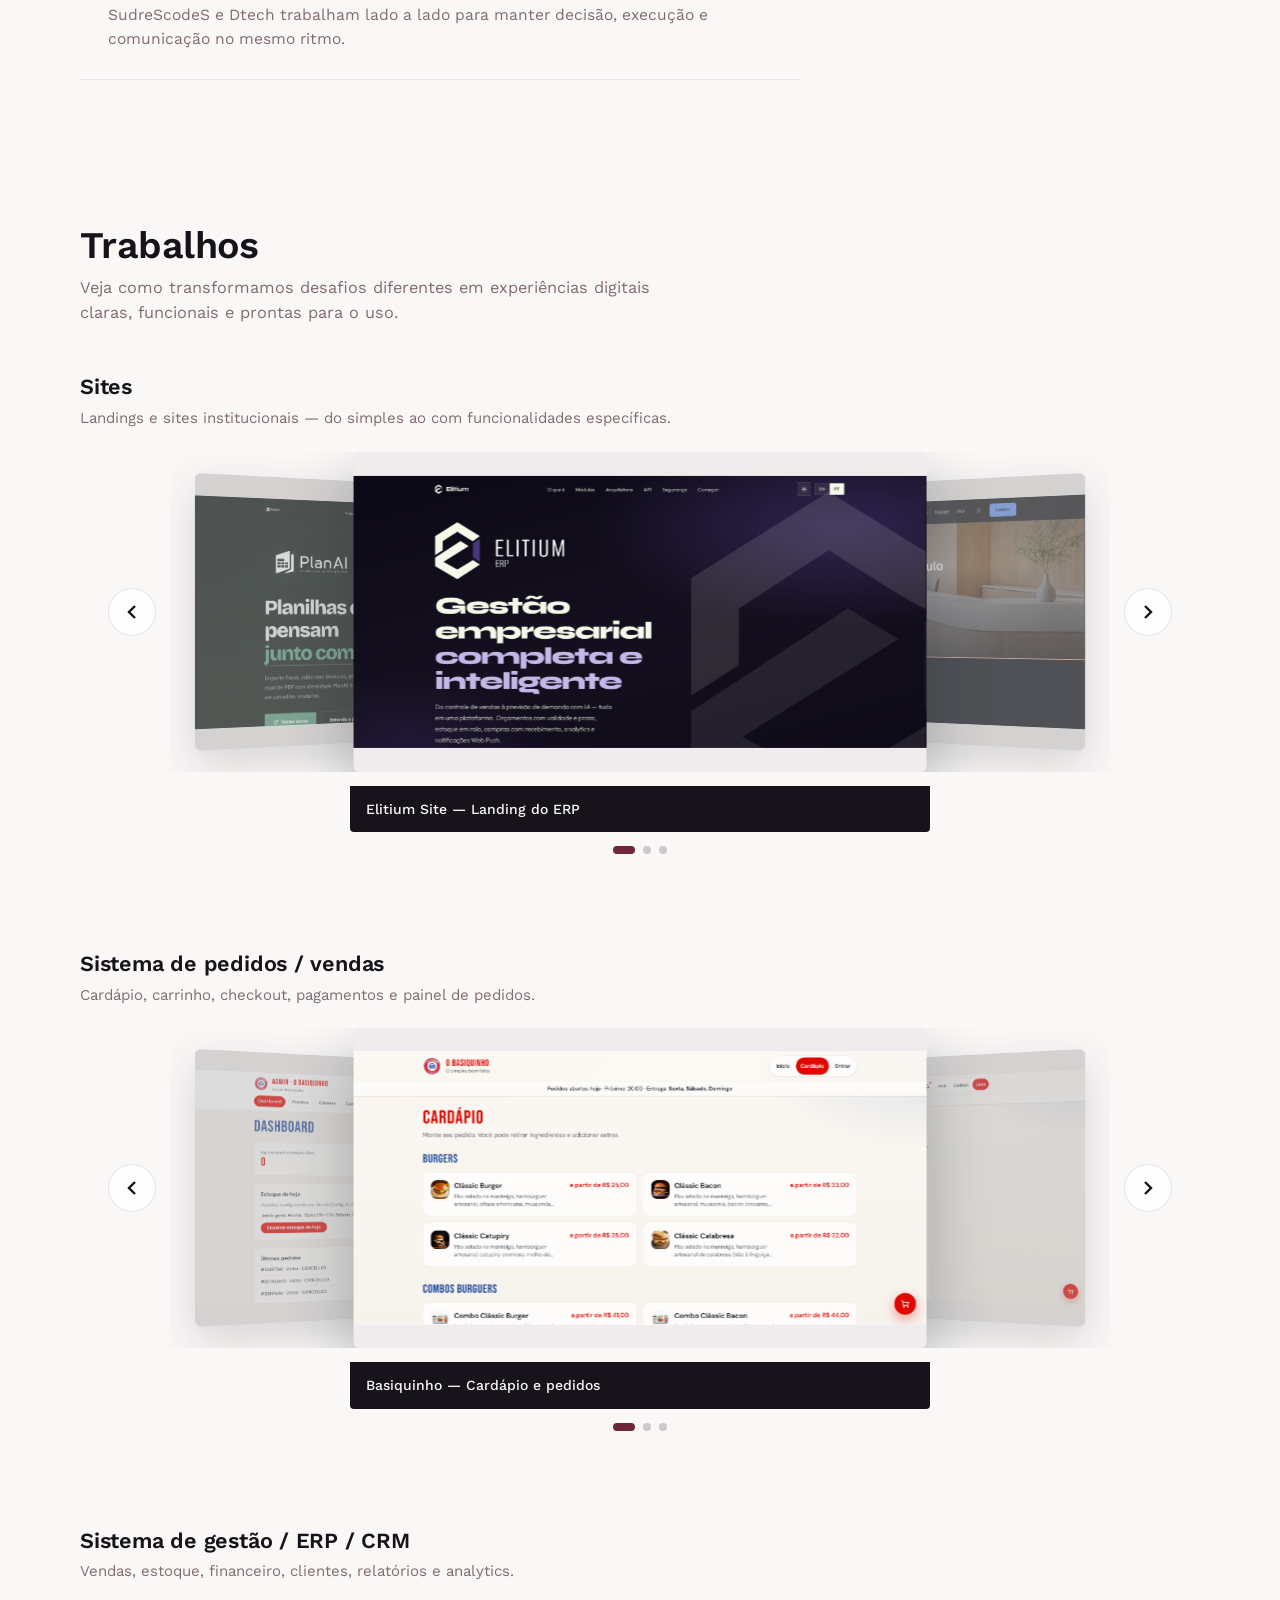
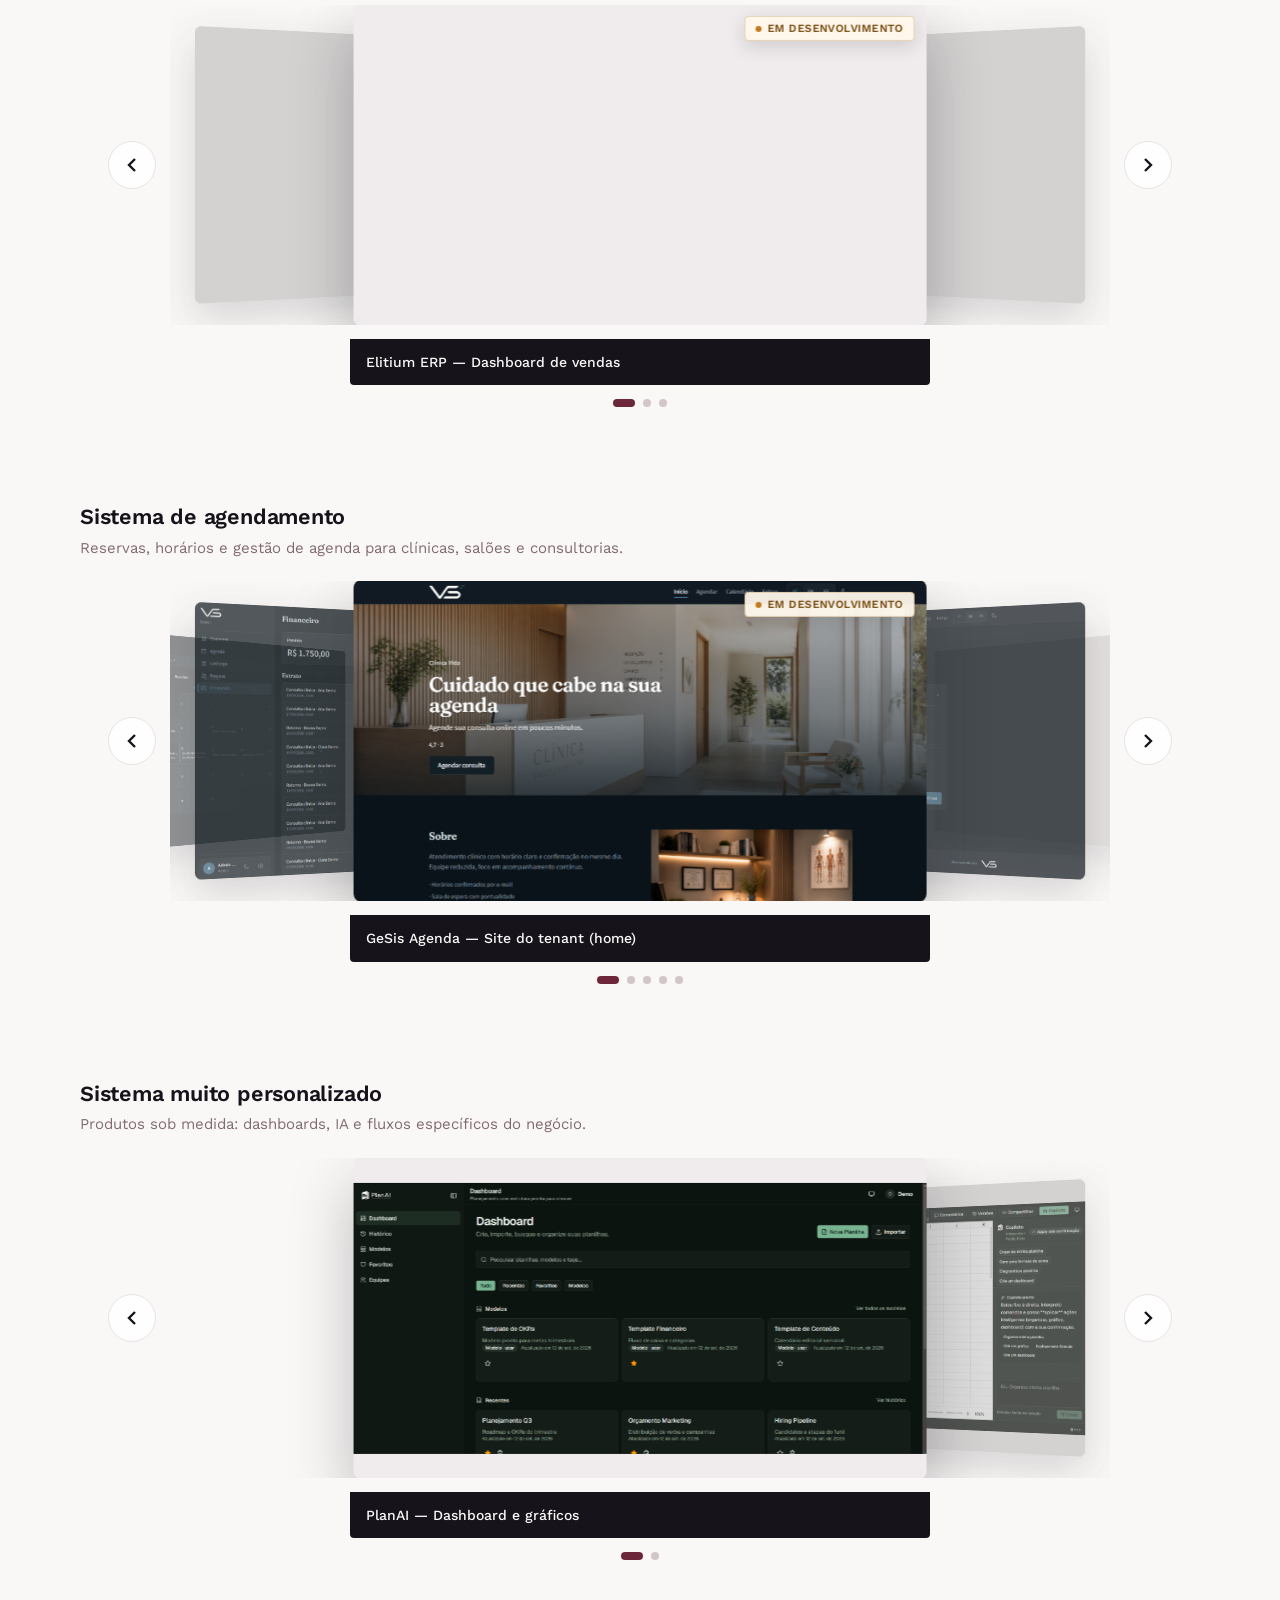
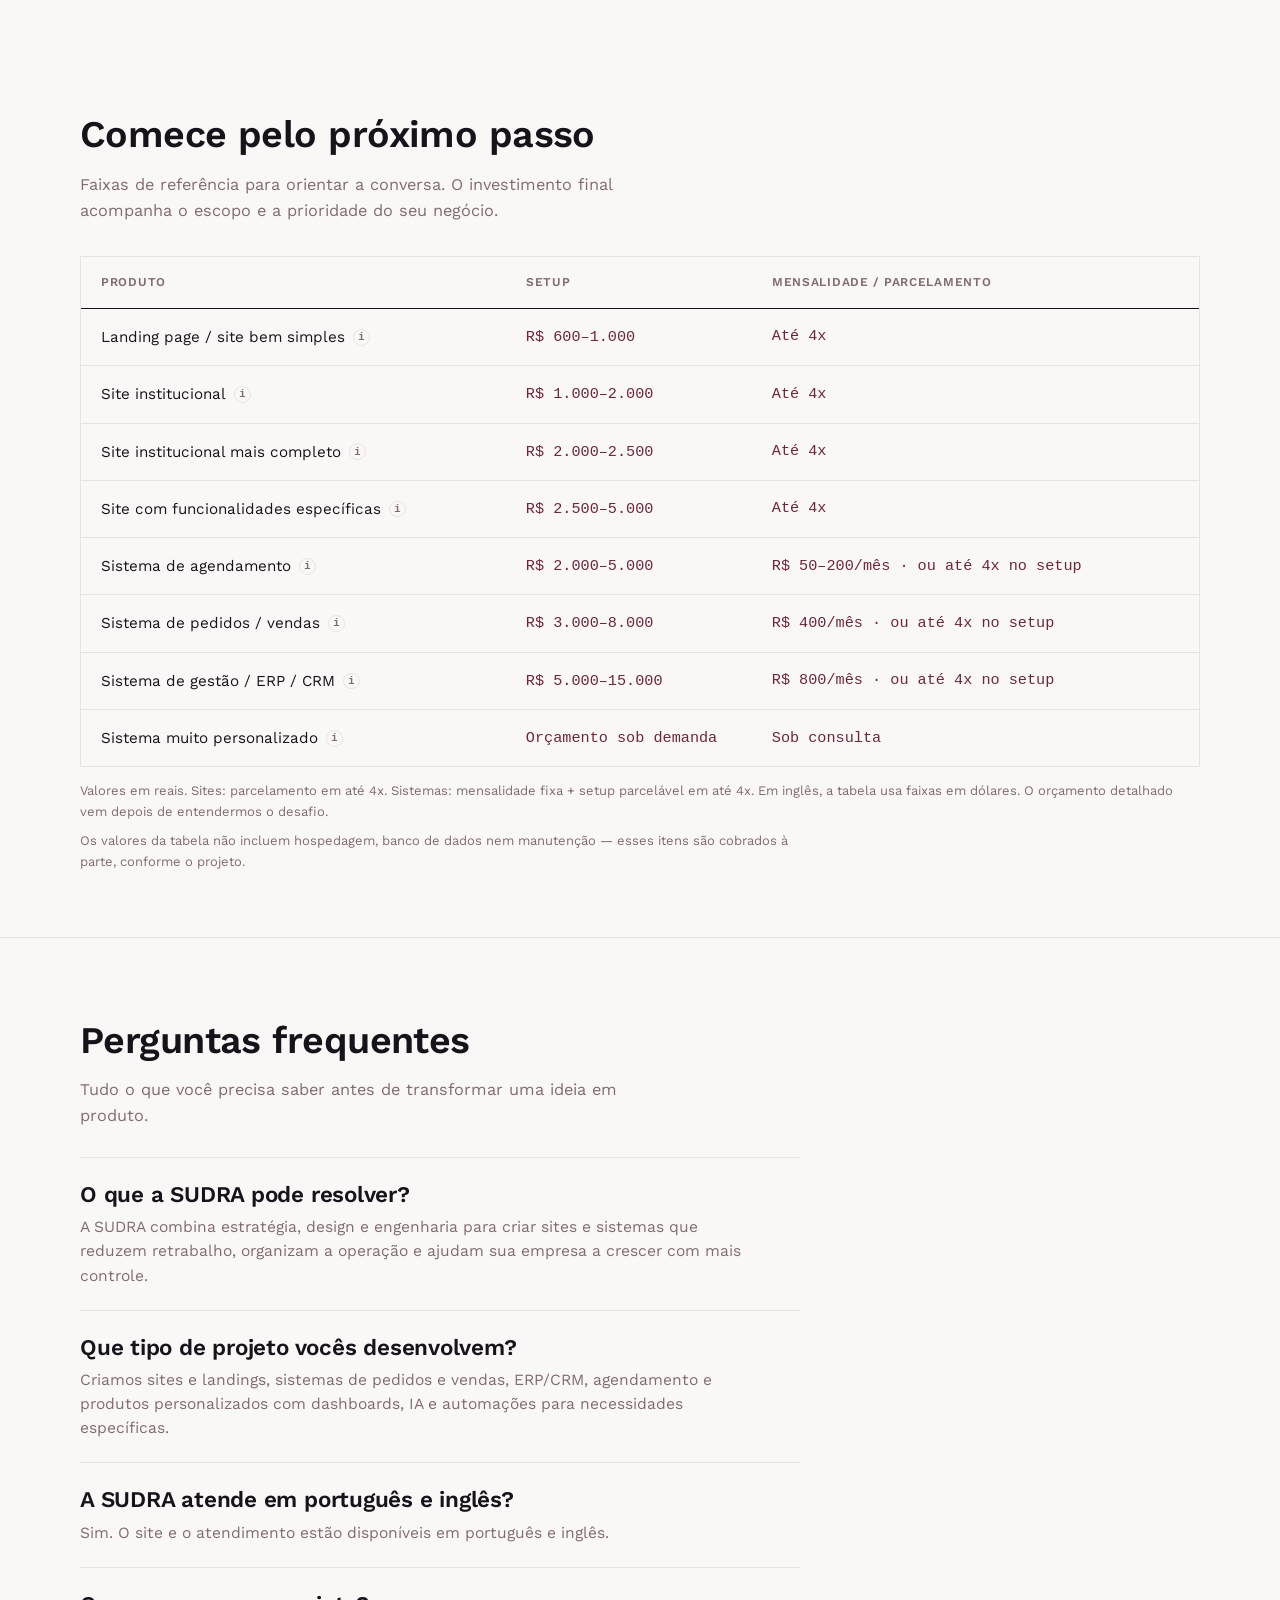
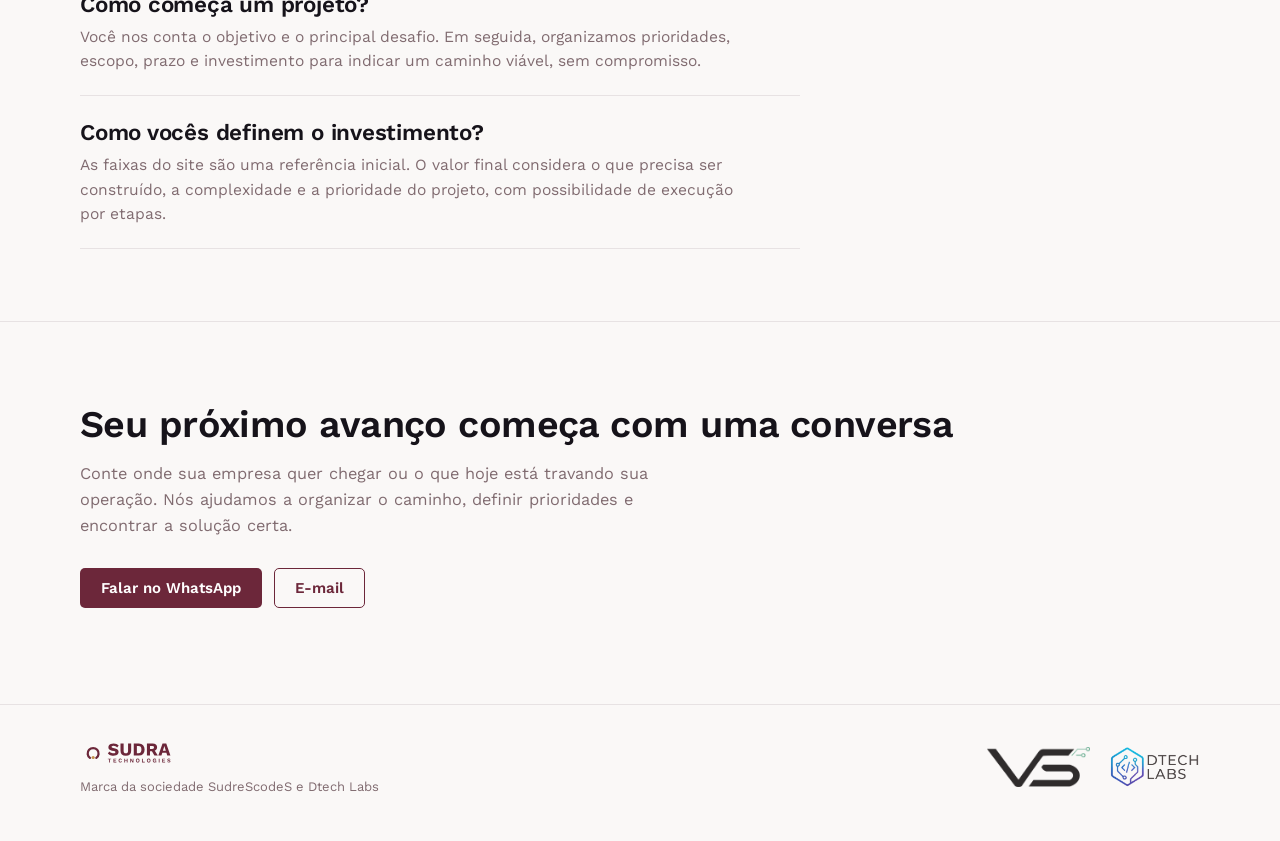
==== commit 7d45c9a4: "Atualiza o favicon para a marca SUDRA e facilita o refresh no Google. Co-authored-by: Cursor <cursor" ====
--- a/index.html
+++ b/index.html
@@ -50,9 +50,12 @@
   <meta name="twitter:image" content="https://zdtecnologia.com.br/assets/og-image.png" />
   <meta name="twitter:image:alt" content="SUDRA Technologies" />
 
+  <link rel="icon" href="/favicon.ico" sizes="any" />
   <link rel="icon" href="assets/sudra-icon-light.svg" type="image/svg+xml" />
-  <link rel="icon" href="assets/favicon-32.png" type="image/png" sizes="32x32" />
-  <link rel="apple-touch-icon" href="assets/apple-touch-icon.png" />
+  <link rel="icon" href="assets/favicon-48.png?v=20260923" type="image/png" sizes="48x48" />
+  <link rel="icon" href="assets/favicon-32.png?v=20260923" type="image/png" sizes="32x32" />
+  <link rel="icon" href="assets/favicon-192.png?v=20260923" type="image/png" sizes="192x192" />
+  <link rel="apple-touch-icon" href="assets/apple-touch-icon.png?v=20260923" sizes="180x180" />
   <link rel="alternate" type="text/plain" href="https://zdtecnologia.com.br/llms.txt" title="LLM context" />
 
   <script type="application/ld+json">
